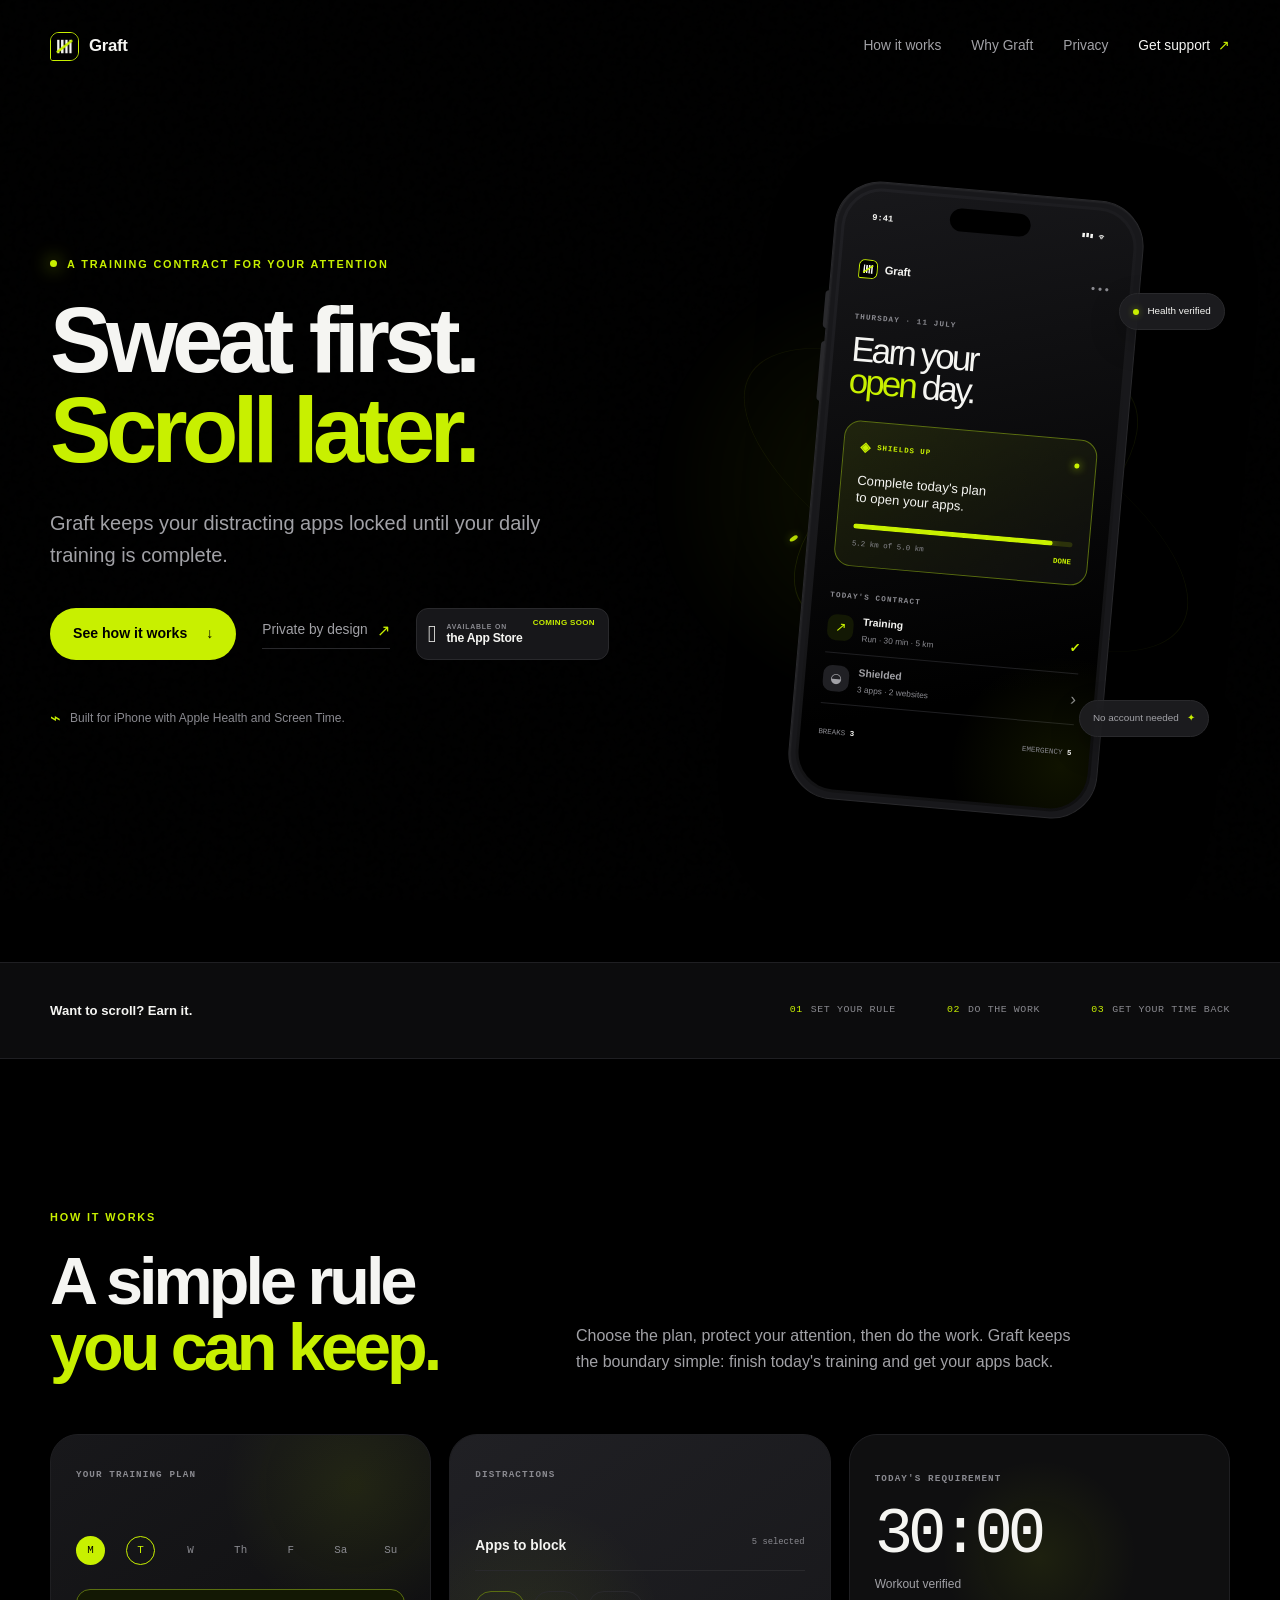
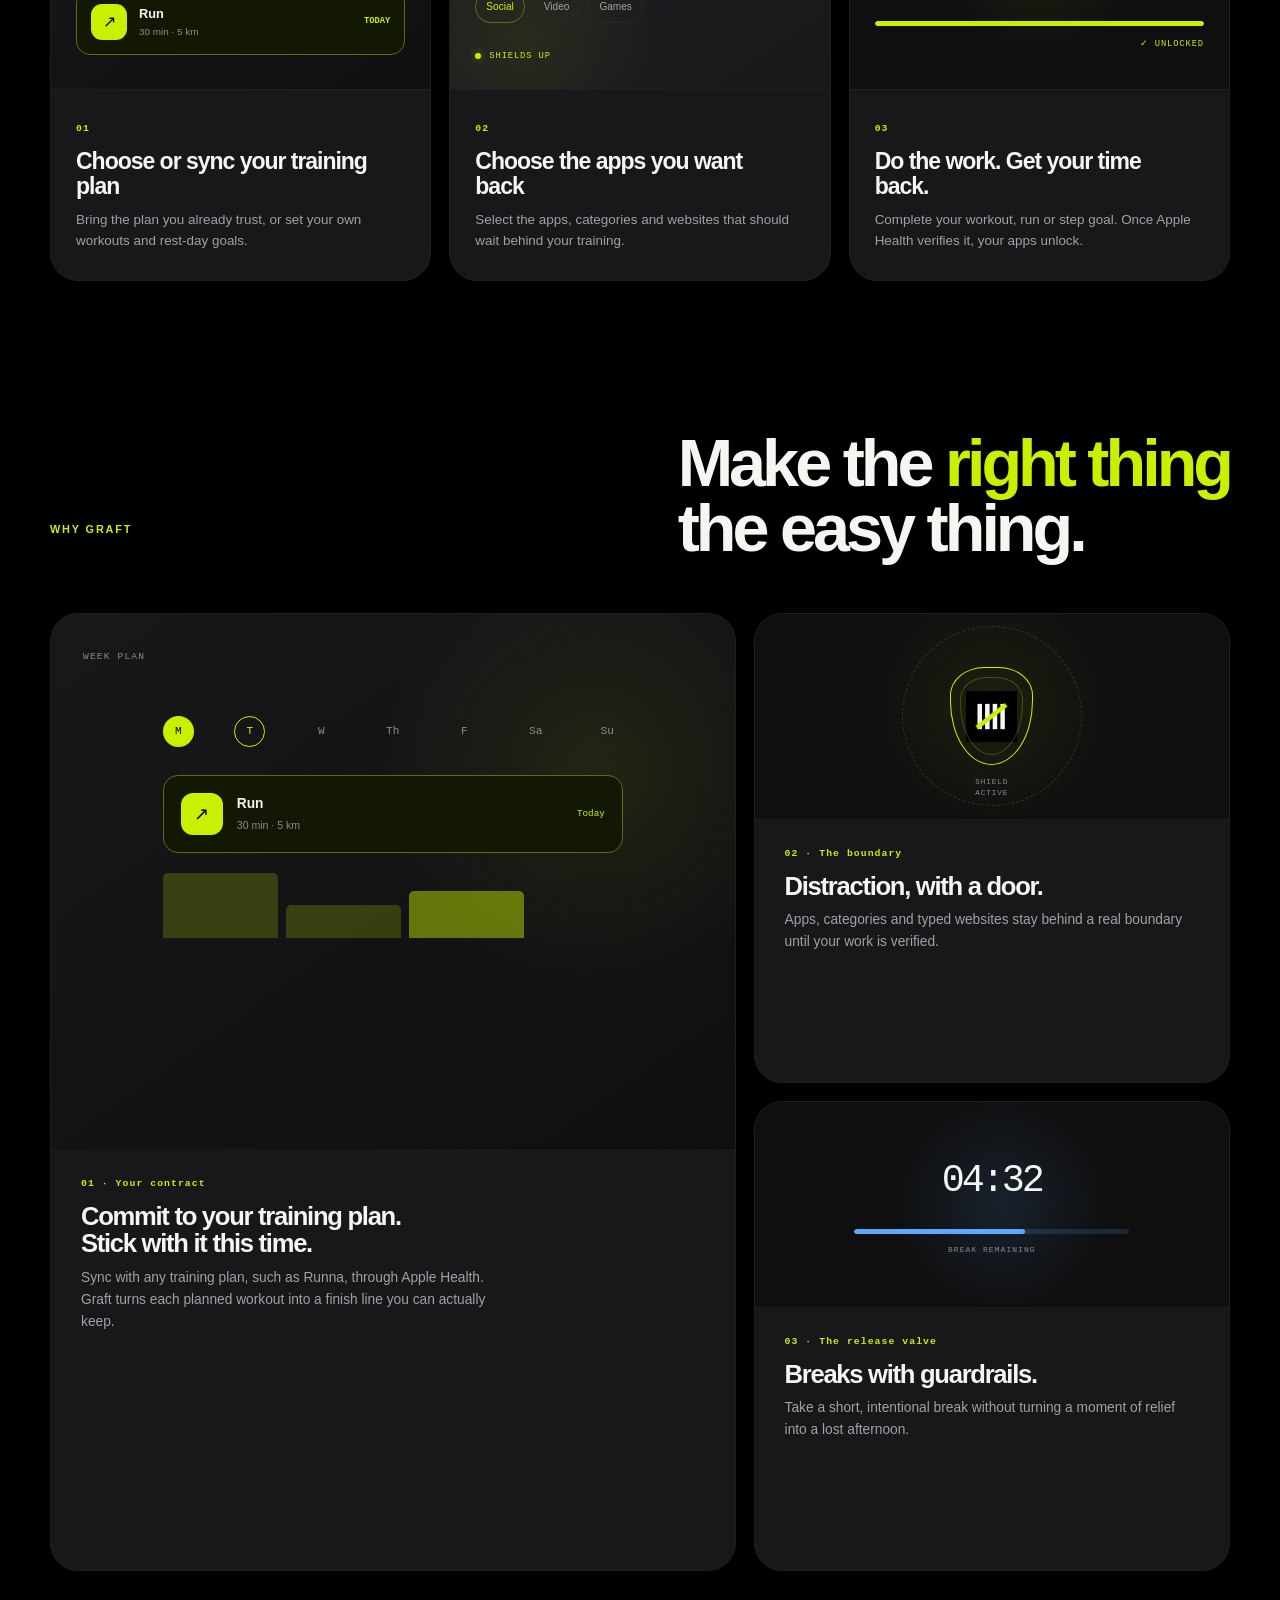
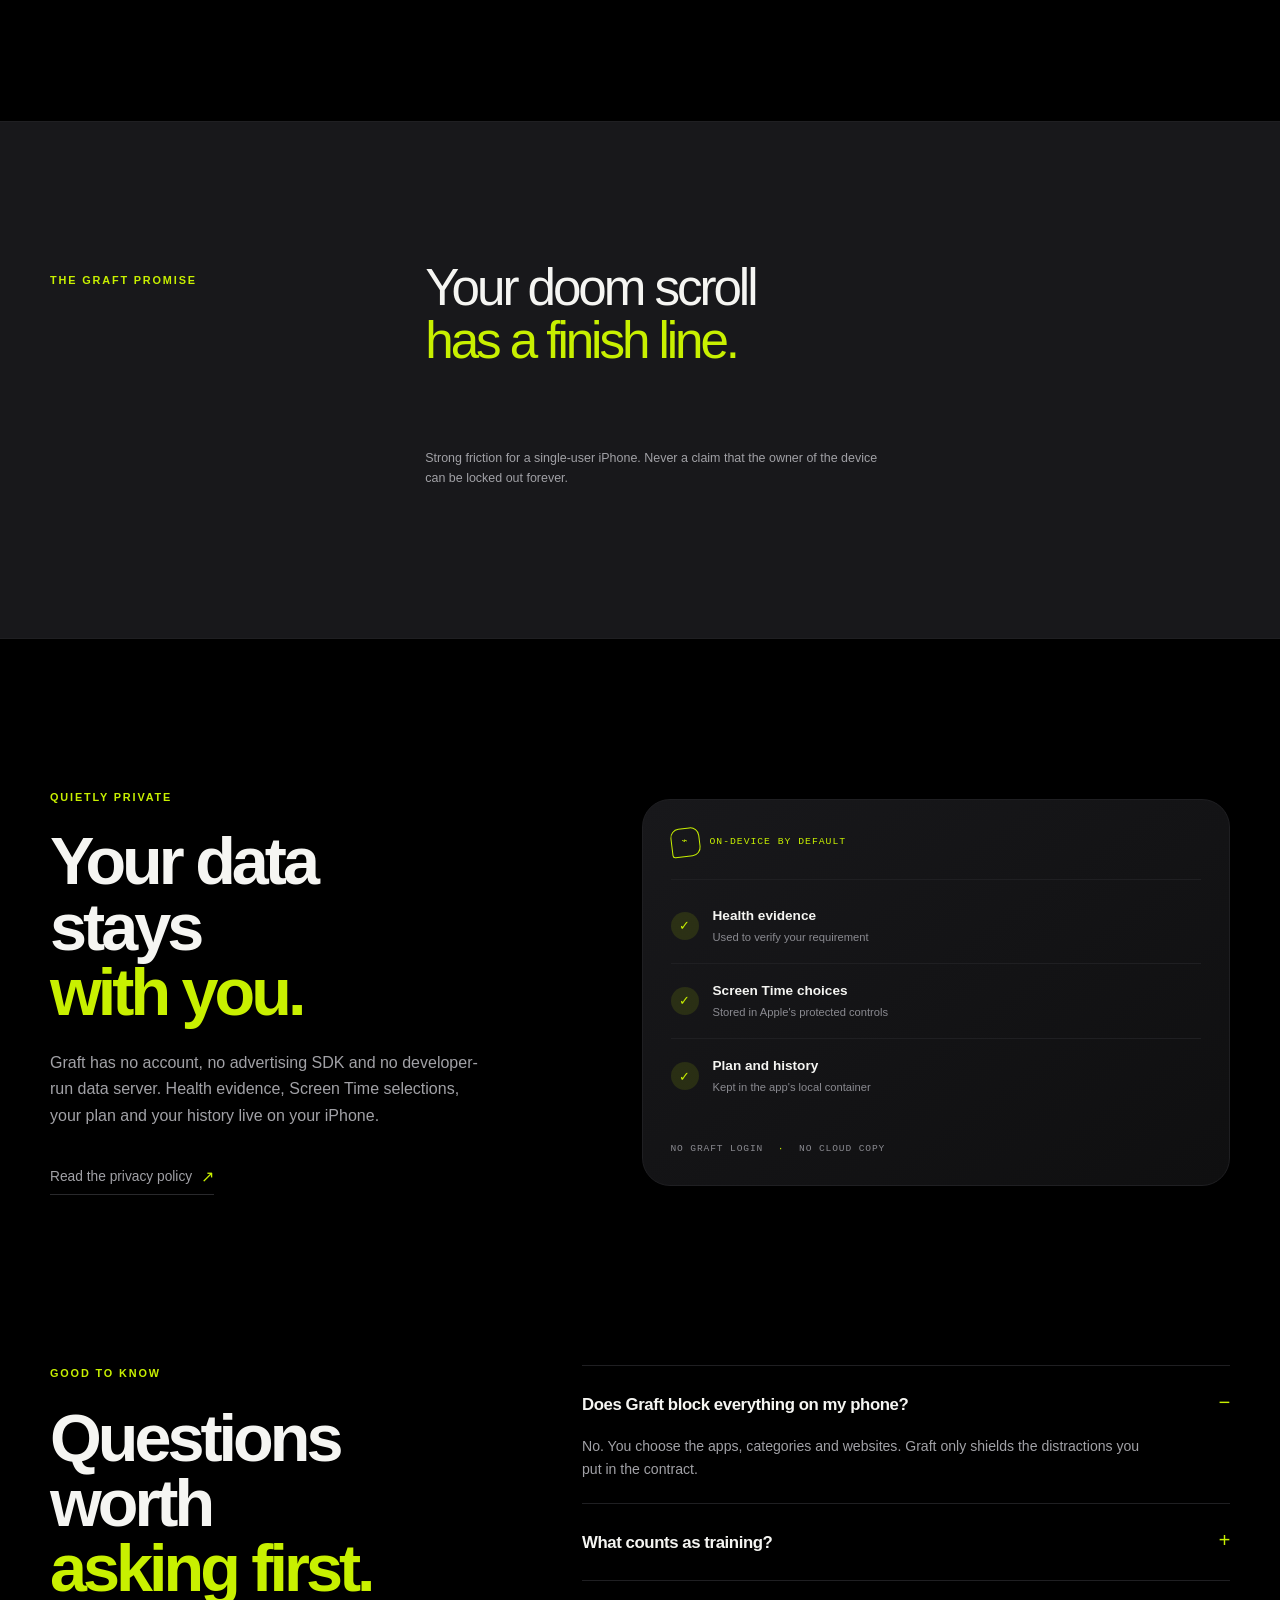
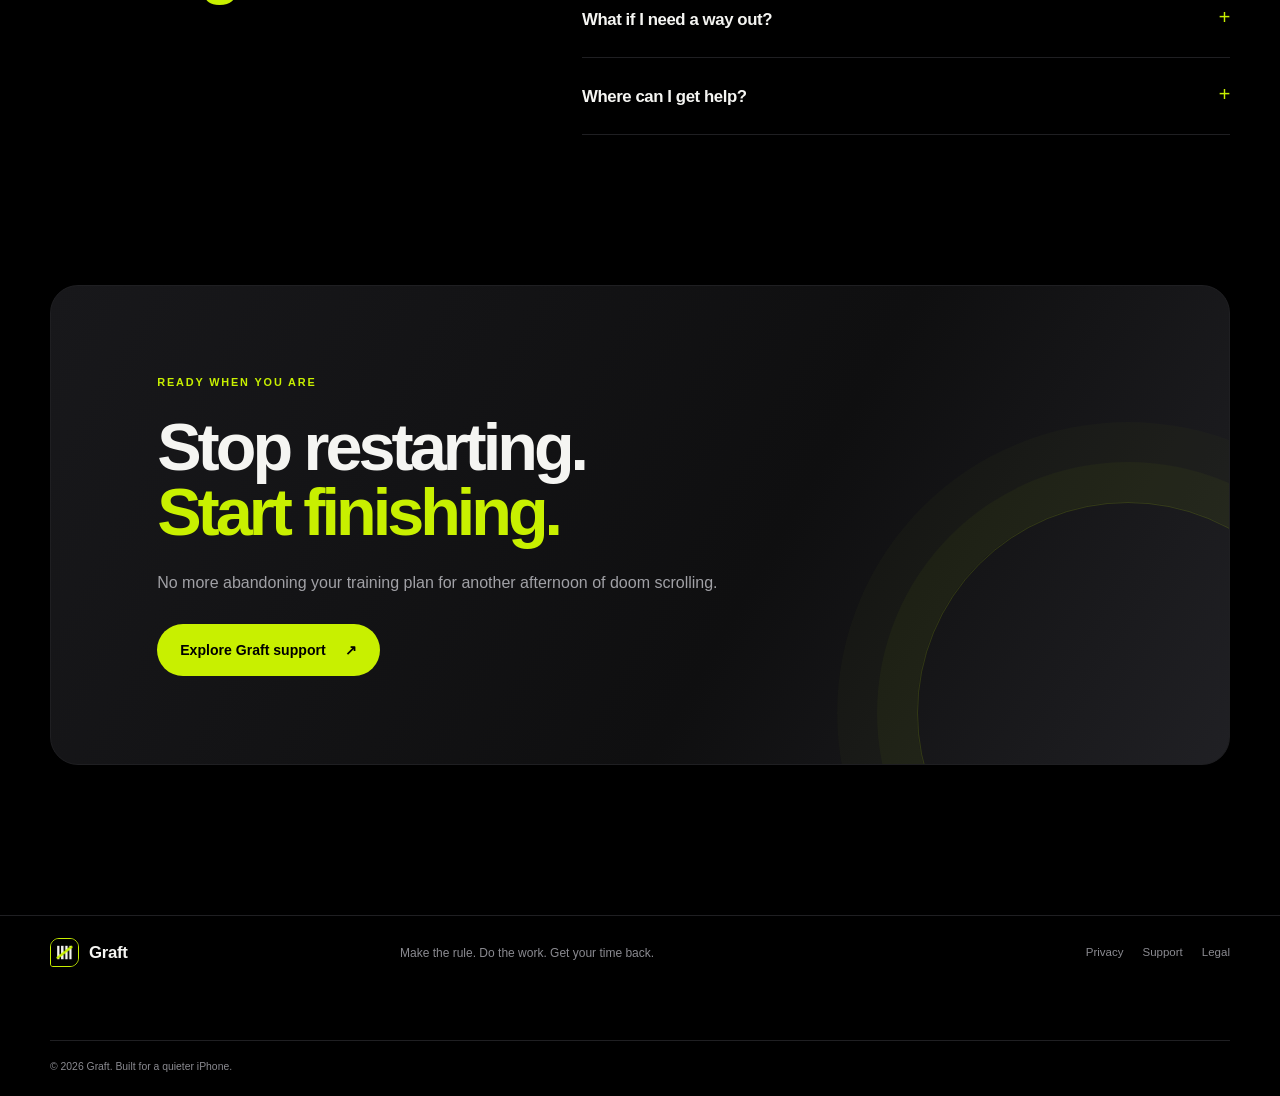
==== index.html @ 2cbe2818 "Redesign how it works section" ====
<!doctype html>
<html lang="en-GB">
<head>
  <meta charset="utf-8">
  <meta name="viewport" content="width=device-width, initial-scale=1">
  <meta name="theme-color" content="#000000">
  <meta name="description" content="Sweat first. Scroll later. Graft keeps your distracting apps locked until your daily training is complete.">
  <meta property="og:title" content="Graft — Sweat first. Scroll later.">
  <meta property="og:description" content="Graft keeps your distracting apps locked until your daily training is complete."
  >
  <meta property="og:type" content="website">
  <meta property="og:url" content="https://hardgraft.app/">
  <title>Graft — Sweat first. Scroll later.</title>
  <link rel="icon" href="assets/app-icon.png" type="image/png">
  <link rel="stylesheet" href="assets/styles.css">
  <script src="assets/script.js" defer></script>
</head>
<body>
  <header class="site-header">
    <div class="nav-wrap">
      <a class="brand" href="index.html" aria-label="Graft home">
        <span class="brand-mark" aria-hidden="true"><img src="assets/app-icon.png" alt=""></span>
        <span>Graft</span>
      </a>
      <button class="nav-toggle" type="button" aria-expanded="false" aria-controls="site-nav">
        <span class="sr-only">Open navigation</span>
        <span class="nav-toggle-line"></span>
        <span class="nav-toggle-line"></span>
      </button>
      <nav class="site-nav" id="site-nav" aria-label="Main navigation">
        <a href="#how-it-works">How it works</a>
        <a href="#features">Why Graft</a>
        <a href="#privacy">Privacy</a>
        <a class="nav-cta" href="support.html">Get support <span aria-hidden="true">↗</span></a>
      </nav>
    </div>
  </header>

  <main>
    <section class="hero section-pad">
      <div class="hero-glow" aria-hidden="true"></div>
      <div class="hero-copy" data-reveal>
        <p class="eyebrow"><span class="eyebrow-dot"></span> A training contract for your attention</p>
        <h1>Sweat first.<br><em>Scroll later.</em></h1>
        <p class="hero-lede">Graft keeps your distracting apps locked until your daily training is complete.</p>
        <div class="hero-actions">
          <a class="button button-primary" href="#how-it-works">See how it works <span aria-hidden="true">↓</span></a>
          <a class="text-link" href="privacy.html">Private by design <span aria-hidden="true">↗</span></a>
          <div class="app-store-badge" role="status" aria-label="Coming soon to the App Store">
            <span class="app-store-icon" aria-hidden="true"></span>
            <span class="app-store-copy"><small>AVAILABLE ON</small><strong>the App Store</strong></span>
            <em>Coming soon</em>
          </div>
        </div>
        <p class="hero-note"><span aria-hidden="true">⌁</span> Built for iPhone with Apple Health and Screen Time.</p>
      </div>

      <div class="hero-product" data-reveal data-delay="120" aria-label="Preview of a locked Graft day">
        <div class="product-orbit product-orbit-one" aria-hidden="true"></div>
        <div class="product-orbit product-orbit-two" aria-hidden="true"></div>
        <div class="phone-shadow" aria-hidden="true"></div>
        <div class="phone">
          <div class="phone-button phone-button-top" aria-hidden="true"></div>
          <div class="phone-button phone-button-bottom" aria-hidden="true"></div>
          <div class="phone-screen">
            <div class="phone-island" aria-hidden="true"></div>
            <div class="phone-status"><span>9:41</span><span>▮▮▮ ᯤ</span></div>
            <div class="phone-appbar"><span class="mini-mark"><img src="assets/app-icon.png" alt=""></span><span>Graft</span><span class="phone-menu">•••</span></div>
            <div class="phone-date">THURSDAY · 11 JULY</div>
            <div class="phone-heading">Earn your<br><em>open</em> day.</div>
            <div class="phone-lock-card">
              <div class="lock-card-top"><span class="lock-icon">◈</span><span>SHIELDS UP</span><span class="lock-pulse"></span></div>
              <p>Complete today's plan<br>to open your apps.</p>
              <div class="progress-line"><span></span></div>
              <div class="progress-caption"><span>5.2 km of 5.0 km</span><strong>DONE</strong></div>
            </div>
            <div class="phone-list-label">TODAY'S CONTRACT</div>
            <div class="phone-row"><span class="row-symbol">↗</span><span><b>Training</b><small>Run · 30 min · 5 km</small></span><strong class="row-check">✓</strong></div>
            <div class="phone-row muted-row"><span class="row-symbol">◒</span><span><b>Shielded</b><small>3 apps · 2 websites</small></span><span class="row-arrow">›</span></div>
            <div class="phone-footer"><span>breaks <b>3</b></span><span>emergency <b>5</b></span></div>
          </div>
        </div>
        <div class="float-tag float-tag-top"><span class="tag-dot"></span> Health verified</div>
        <div class="float-tag float-tag-bottom">No account needed <span aria-hidden="true">✦</span></div>
      </div>
    </section>

    <section class="proof-bar">
      <div class="proof-inner">
        <p>Want to scroll? Earn it.</p>
        <div class="proof-items">
          <span><i>01</i> Set your rule</span>
          <span><i>02</i> Do the work</span>
          <span><i>03</i> Get your time back</span>
        </div>
      </div>
    </section>

    <section class="section-pad how-section" id="how-it-works">
      <div class="how-heading" data-reveal>
        <div>
          <p class="eyebrow">How it works</p>
          <h2>A simple rule<br><em>you can keep.</em></h2>
        </div>
        <p>Choose the plan, protect your attention, then do the work. Graft keeps the boundary simple: finish today's training and get your apps back.</p>
      </div>
      <div class="how-grid" data-reveal data-delay="100">
        <article class="how-card">
          <div class="how-card-visual how-plan-visual" aria-hidden="true">
            <span class="how-visual-label">YOUR TRAINING PLAN</span>
            <div class="how-week"><i class="is-done">M</i><i class="is-active">T</i><i>W</i><i>Th</i><i>F</i><i>Sa</i><i>Su</i></div>
            <div class="how-plan-row"><span class="how-plan-icon">↗</span><span><b>Run</b><small>30 min · 5 km</small></span><strong>Today</strong></div>
          </div>
          <div class="how-card-copy">
            <span class="step-number">01</span>
            <h3>Choose or sync your training plan</h3>
            <p>Bring the plan you already trust, or set your own workouts and rest-day goals.</p>
          </div>
        </article>
        <article class="how-card">
          <div class="how-card-visual how-block-visual" aria-hidden="true">
            <span class="how-visual-label">DISTRACTIONS</span>
            <div class="how-block-heading"><b>Apps to block</b><strong>5 selected</strong></div>
            <div class="how-app-pills"><i>Social</i><i>Video</i><i>Games</i></div>
            <div class="how-shield-status"><span></span> SHIELDS UP</div>
          </div>
          <div class="how-card-copy">
            <span class="step-number">02</span>
            <h3>Choose the apps you want back</h3>
            <p>Select the apps, categories and websites that should wait behind your training.</p>
          </div>
        </article>
        <article class="how-card">
          <div class="how-card-visual how-workout-visual" aria-hidden="true">
            <span class="how-visual-label">TODAY'S REQUIREMENT</span>
            <strong class="how-workout-value">30:00</strong>
            <span class="how-workout-caption">Workout verified</span>
            <div class="how-workout-progress"><i></i></div>
            <span class="how-verified">✓ UNLOCKED</span>
          </div>
          <div class="how-card-copy">
            <span class="step-number">03</span>
            <h3>Do the work. Get your time back.</h3>
            <p>Complete your workout, run or step goal. Once Apple Health verifies it, your apps unlock.</p>
          </div>
        </article>
      </div>
    </section>

    <section class="section-pad features-section" id="features">
      <div class="feature-heading" data-reveal>
        <p class="eyebrow">Why Graft</p>
        <h2>Make the <em>right thing</em><br>the easy thing.</h2>
      </div>
      <div class="feature-grid">
        <article class="feature-card feature-card-large" data-reveal>
          <div class="feature-visual plan-visual" aria-hidden="true">
            <span class="visual-kicker">WEEK PLAN</span>
            <div class="plan-days"><span class="day-done">M</span><span class="day-active">T</span><span>W</span><span>Th</span><span>F</span><span>Sa</span><span>Su</span></div>
            <div class="plan-main"><span class="plan-icon">↗</span><span><b>Run</b><small>30 min · 5 km</small></span><strong>Today</strong></div>
            <div class="plan-bottom"><span class="tiny-bar"></span><span class="tiny-bar tiny-bar-short"></span><span class="tiny-bar tiny-bar-mid"></span></div>
          </div>
          <div class="feature-copy"><p class="feature-label">01 · Your contract</p><h3>Commit to your training plan. Stick with it this time.</h3><p>Sync with any training plan, such as Runna, through Apple Health. Graft turns each planned workout into a finish line you can actually keep.</p></div>
        </article>
        <article class="feature-card" data-reveal data-delay="80">
          <div class="feature-visual shield-visual" aria-hidden="true"><span class="shield-shape"><img src="assets/app-icon.png" alt=""></span><span class="shield-ring"></span><span class="shield-word">SHIELD<br>ACTIVE</span></div>
          <div class="feature-copy"><p class="feature-label">02 · The boundary</p><h3>Distraction, with a door.</h3><p>Apps, categories and typed websites stay behind a real boundary until your work is verified.</p></div>
        </article>
        <article class="feature-card" data-reveal data-delay="160">
          <div class="feature-visual break-visual" aria-hidden="true"><span class="break-time">04:32</span><span class="break-bar"><i></i></span><span class="break-caption">BREAK REMAINING</span></div>
          <div class="feature-copy"><p class="feature-label">03 · The release valve</p><h3>Breaks with guardrails.</h3><p>Take a short, intentional break without turning a moment of relief into a lost afternoon.</p></div>
        </article>
      </div>
    </section>

    <section class="manifesto-section">
      <div class="manifesto-inner section-pad" data-reveal>
        <p class="eyebrow">The Graft promise</p>
        <blockquote>Your doom scroll<br><em>has a finish line.</em></blockquote>
        <p class="manifesto-foot">Strong friction for a single-user iPhone. Never a claim that the owner of the device can be locked out forever.</p>
      </div>
    </section>

    <section class="section-pad privacy-section" id="privacy">
      <div class="privacy-layout">
        <div class="privacy-copy" data-reveal>
          <p class="eyebrow">Quietly private</p>
          <h2>Your data stays<br><em>with you.</em></h2>
          <p>Graft has no account, no advertising SDK and no developer-run data server. Health evidence, Screen Time selections, your plan and your history live on your iPhone.</p>
          <a class="text-link" href="privacy.html">Read the privacy policy <span aria-hidden="true">↗</span></a>
        </div>
        <div class="privacy-card" data-reveal data-delay="100">
          <div class="privacy-card-header"><span class="privacy-lock" aria-hidden="true">⌁</span><span>ON-DEVICE BY DEFAULT</span></div>
          <div class="privacy-list">
            <div><span class="privacy-check">✓</span><span><b>Health evidence</b><small>Used to verify your requirement</small></span></div>
            <div><span class="privacy-check">✓</span><span><b>Screen Time choices</b><small>Stored in Apple's protected controls</small></span></div>
            <div><span class="privacy-check">✓</span><span><b>Plan and history</b><small>Kept in the app's local container</small></span></div>
          </div>
          <div class="privacy-card-footer">No Graft login <span>·</span> No cloud copy</div>
        </div>
      </div>
    </section>

    <section class="section-pad faq-section">
      <div class="section-intro faq-intro" data-reveal>
        <p class="eyebrow">Good to know</p>
        <h2>Questions worth<br><em>asking first.</em></h2>
      </div>
      <div class="faq-list" data-reveal data-delay="100">
        <details open>
          <summary>Does Graft block everything on my phone?</summary>
          <p>No. You choose the apps, categories and websites. Graft only shields the distractions you put in the contract.</p>
        </details>
        <details>
          <summary>What counts as training?</summary>
          <p>You set the plan. Graft can verify trusted workouts and a step target for rest days using the Apple Health data you authorise.</p>
        </details>
        <details>
          <summary>What if I need a way out?</summary>
          <p>Graft includes timed breaks and a small lifetime emergency unlock pool. Strict Mode adds friction, but it is deliberately honest about the device owner's ultimate control.</p>
        </details>
        <details>
          <summary>Where can I get help?</summary>
          <p>Visit the <a href="support.html">support page</a> for setup checks and a private route to report an issue.</p>
        </details>
      </div>
    </section>

    <section class="final-cta section-pad" data-reveal>
      <div class="final-cta-inner">
        <p class="eyebrow">Ready when you are</p>
        <h2>Stop restarting.<br><em>Start finishing.</em></h2>
        <p>No more abandoning your training plan for another afternoon of doom scrolling.</p>
        <a class="button button-primary" href="support.html">Explore Graft support <span aria-hidden="true">↗</span></a>
      </div>
    </section>
  </main>

  <footer class="site-footer">
    <div class="footer-inner">
      <a class="brand" href="index.html" aria-label="Graft home"><span class="brand-mark" aria-hidden="true"><img src="assets/app-icon.png" alt=""></span><span>Graft</span></a>
      <p>Make the rule. Do the work. Get your time back.</p>
      <nav aria-label="Footer navigation">
        <a href="privacy.html">Privacy</a>
        <a href="support.html">Support</a>
        <a href="legal.html">Legal</a>
      </nav>
      <small>© 2026 Graft. Built for a quieter iPhone.</small>
    </div>
  </footer>
</body>
</html>
---- assets/styles.css ----
:root {
  color-scheme: dark;
  --bg: #000000;
  --bg-soft: #0f0f10;
  --surface: #18181b;
  --surface-raised: #202024;
  --surface-warm: #202024;
  --text: #f5f5f2;
  --text-soft: #a1a1a6;
  --text-dim: #8a8a90;
  --line: #1f1f22;
  --line-bright: #29292c;
  --acid: #c8f000;
  --acid-deep: #5a6e10;
  --coral: #5aa9ff;
  --cream: #f5f5f2;
  --max: 1180px;
  --radius-lg: 28px;
  --radius-md: 18px;
}

* { box-sizing: border-box; }

html { scroll-behavior: smooth; }

body {
  margin: 0;
  min-width: 320px;
  background: var(--bg);
  color: var(--text);
  font-family: Inter, ui-sans-serif, -apple-system, BlinkMacSystemFont, "Segoe UI", sans-serif;
  line-height: 1.5;
  overflow-x: hidden;
}

body::before {
  position: fixed;
  z-index: -1;
  inset: 0;
  pointer-events: none;
  content: "";
  opacity: .12;
  background-image: url("data:image/svg+xml,%3Csvg viewBox='0 0 160 160' xmlns='http://www.w3.org/2000/svg'%3E%3Cfilter id='n'%3E%3CfeTurbulence type='fractalNoise' baseFrequency='.9' numOctaves='4' stitchTiles='stitch'/%3E%3C/filter%3E%3Crect width='100%25' height='100%25' filter='url(%23n)' opacity='.05'/%3E%3C/svg%3E");
}

a { color: inherit; text-decoration: none; }
button, a { -webkit-tap-highlight-color: transparent; }
button { font: inherit; }

.sr-only {
  position: absolute;
  width: 1px;
  height: 1px;
  padding: 0;
  margin: -1px;
  overflow: hidden;
  clip: rect(0, 0, 0, 0);
  white-space: nowrap;
  border: 0;
}

.site-header { position: relative; z-index: 10; }
.nav-wrap, .footer-inner, .proof-inner, .section-pad { width: min(var(--max), calc(100% - 64px)); margin: 0 auto; }

.nav-wrap {
  display: flex;
  min-height: 92px;
  align-items: center;
  justify-content: space-between;
}

.brand { display: inline-flex; align-items: center; gap: 10px; font-size: 1.05rem; font-weight: 700; letter-spacing: -.02em; }
.brand-mark {
  overflow: hidden;
  display: grid;
  width: 29px;
  height: 29px;
  place-items: center;
  border: 1px solid var(--acid);
  border-radius: 9px 9px 9px 3px;
  background: #000000;
}
.brand-mark img, .mini-mark img, .shield-shape img { display: block; width: 100%; height: 100%; object-fit: contain; }

.site-nav { display: flex; align-items: center; gap: 30px; color: var(--text-soft); font-size: .86rem; }
.site-nav a, .footer-inner a { transition: color .2s ease; }
.site-nav a:hover, .footer-inner a:hover, .text-link:hover { color: var(--acid); }
.site-nav .nav-cta { color: var(--text); }
.site-nav .nav-cta span { color: var(--acid); padding-left: 4px; }
.nav-toggle { display: none; }

.section-pad { padding-top: 150px; padding-bottom: 150px; }
.hero { position: relative; display: grid; min-height: 750px; grid-template-columns: minmax(0, .95fr) minmax(360px, .85fr); align-items: center; gap: 60px; padding-top: 95px; }
.hero-glow { position: absolute; z-index: -1; top: 18%; right: 9%; width: 480px; height: 480px; border-radius: 50%; background: radial-gradient(circle, rgba(200, 240, 0, .08), transparent 68%); filter: blur(14px); pointer-events: none; }
.hero-copy { max-width: 620px; }
.eyebrow { display: flex; align-items: center; gap: 10px; margin: 0 0 24px; color: var(--acid); font-size: .68rem; font-weight: 700; letter-spacing: .17em; text-transform: uppercase; }
.eyebrow-dot { display: inline-block; width: 7px; height: 7px; border-radius: 50%; background: var(--acid); box-shadow: 0 0 18px var(--acid); }
h1, h2, h3, p { margin-top: 0; }
h1, h2 { letter-spacing: -.06em; line-height: .98; }
h1 { max-width: 680px; margin-bottom: 30px; font-size: clamp(3.7rem, 7.2vw, 6.8rem); font-weight: 550; }
h2 { margin-bottom: 25px; font-size: clamp(3rem, 5.2vw, 5rem); font-weight: 550; }
h2 em, h1 em { color: var(--acid); font-style: normal; }
.hero-lede { max-width: 530px; margin-bottom: 37px; color: var(--text-soft); font-size: clamp(1.05rem, 1.8vw, 1.25rem); line-height: 1.6; }
.hero-actions { display: flex; flex-wrap: wrap; align-items: center; gap: 26px; }
.button { display: inline-flex; min-height: 52px; align-items: center; gap: 19px; padding: 0 22px; border: 1px solid transparent; border-radius: 100px; font-size: .88rem; font-weight: 700; transition: transform .2s ease, background .2s ease, box-shadow .2s ease; }
.button:hover { transform: translateY(-2px); }
.button-primary { background: var(--acid); color: #000000; box-shadow: 0 0 0 0 rgba(200, 240, 0, .18); }
.button-primary:hover { background: #d8ff26; box-shadow: 0 8px 28px rgba(200, 240, 0, .12); }
.text-link { display: inline-flex; align-items: center; gap: 9px; border-bottom: 1px solid var(--line-bright); padding-bottom: 5px; color: var(--text-soft); font-size: .86rem; transition: color .2s ease, border-color .2s ease; }
.text-link span { color: var(--acid); font-size: 1rem; }
.app-store-badge { display: inline-flex; min-height: 52px; align-items: center; gap: 10px; padding: 7px 13px 7px 11px; border: 1px solid var(--line-bright); border-radius: 12px; background: rgba(32, 32, 36, .72); color: var(--text); }
.app-store-icon { color: var(--text); font-size: 1.5rem; line-height: 1; }
.app-store-copy { display: grid; gap: 1px; line-height: 1; }
.app-store-copy small { color: var(--text-dim); font-size: .43rem; font-weight: 700; letter-spacing: .12em; }
.app-store-copy strong { font-size: .76rem; letter-spacing: -.02em; }
.app-store-badge em { align-self: flex-start; margin-top: 1px; color: var(--acid); font-size: .5rem; font-style: normal; font-weight: 700; letter-spacing: .04em; text-transform: uppercase; }
.hero-note { display: flex; align-items: center; gap: 9px; margin-top: 45px; color: var(--text-dim); font-size: .75rem; }
.hero-note span { color: var(--acid); font-size: 1.1rem; }

.hero-product { position: relative; display: grid; min-height: 625px; place-items: center; }
.phone { position: relative; z-index: 2; width: min(310px, 76vw); padding: 9px; border: 1px solid var(--line-bright); border-radius: 46px; background: var(--surface); box-shadow: 25px 32px 80px rgba(0, 0, 0, .6), inset 1px 1px 2px rgba(255,255,255,.08); transform: rotate(5deg); }
.phone::before { position: absolute; z-index: -1; inset: 6px; border-radius: 40px; background: linear-gradient(145deg, var(--surface-raised), var(--bg-soft)); content: ""; }
.phone-screen { position: relative; overflow: hidden; min-height: 600px; padding: 21px 18px 15px; border-radius: 37px; background: linear-gradient(165deg, var(--surface), var(--bg) 80%); }
.phone-screen::after { position: absolute; right: -30%; bottom: -12%; width: 230px; height: 230px; border-radius: 50%; background: radial-gradient(circle, rgba(200,240,0,.08), transparent 68%); content: ""; }
.phone-island { position: absolute; top: 10px; left: 50%; width: 81px; height: 23px; border-radius: 99px; background: var(--bg); transform: translateX(-50%); }
.phone-status { display: flex; justify-content: space-between; padding: 0 9px; color: var(--text); font-family: ui-monospace, SFMono-Regular, Menlo, monospace; font-size: .55rem; font-weight: 700; }
.phone-appbar { display: flex; align-items: center; gap: 7px; margin-top: 35px; color: var(--text); font-size: .7rem; font-weight: 700; letter-spacing: -.01em; }
.mini-mark { display: grid; width: 19px; height: 19px; overflow: hidden; place-items: center; border: 1px solid var(--acid); border-radius: 6px 6px 6px 2px; background: #000000; }
.phone-menu { margin-left: auto; color: var(--text-dim); letter-spacing: 3px; }
.phone-date, .phone-list-label { margin-top: 34px; color: var(--text-dim); font-family: ui-monospace, SFMono-Regular, Menlo, monospace; font-size: .48rem; font-weight: 700; letter-spacing: .14em; }
.phone-heading { margin-top: 9px; color: var(--text); font-size: 2.18rem; font-weight: 540; letter-spacing: -.08em; line-height: .92; }
.phone-heading em { color: var(--acid); font-style: normal; }
.phone-lock-card { position: relative; z-index: 1; margin-top: 23px; padding: 16px; border: 1px solid var(--acid-deep); border-radius: 17px; background: linear-gradient(145deg, rgba(200,240,0,.10), rgba(15,15,16,.88)); }
.lock-card-top { display: flex; align-items: center; gap: 6px; color: var(--acid); font-family: ui-monospace, SFMono-Regular, Menlo, monospace; font-size: .47rem; font-weight: 700; letter-spacing: .12em; }
.lock-icon { font-size: .82rem; }.lock-pulse { width: 5px; height: 5px; margin-left: auto; border-radius: 50%; background: var(--acid); box-shadow: 0 0 8px var(--acid); }
.phone-lock-card p { margin: 14px 0 18px; color: var(--text); font-size: .82rem; line-height: 1.32; }
.progress-line, .break-bar { overflow: hidden; height: 5px; border-radius: 9px; background: rgba(200,240,0,.15); }.progress-line span { display: block; width: 91%; height: 100%; border-radius: inherit; background: var(--acid); box-shadow: 0 0 11px rgba(200,240,0,.45); }
.progress-caption { display: flex; justify-content: space-between; margin-top: 10px; color: var(--text-dim); font-family: ui-monospace, SFMono-Regular, Menlo, monospace; font-size: .47rem; }.progress-caption strong { color: var(--acid); }
.phone-list-label { margin-top: 25px; }.phone-row { display: flex; align-items: center; gap: 9px; min-height: 51px; border-bottom: 1px solid var(--line); color: var(--text); font-size: .65rem; }.row-symbol { display: grid; width: 26px; height: 26px; place-items: center; border-radius: 9px; background: #131804; color: var(--acid); font-size: .83rem; }.phone-row b, .phone-row small { display: block; }.phone-row small { margin-top: 2px; color: var(--text-dim); font-size: .52rem; }.row-check { margin-left: auto; color: var(--acid); font-size: .82rem; }.muted-row { color: var(--text-soft); }.muted-row .row-symbol { background: var(--surface-raised); color: var(--text-soft); }.row-arrow { margin-left: auto; color: var(--text-dim); font-size: 1.1rem; }.phone-footer { position: relative; z-index: 1; display: flex; justify-content: space-between; margin-top: 23px; color: var(--text-dim); font-family: ui-monospace, SFMono-Regular, Menlo, monospace; font-size: .47rem; text-transform: uppercase; }.phone-footer b { color: var(--text); }.phone-button { position: absolute; z-index: -1; width: 4px; border-radius: 4px 0 0 4px; background: var(--line-bright); }.phone-button-top { top: 112px; left: -4px; height: 38px; }.phone-button-bottom { top: 163px; left: -4px; height: 60px; }
.phone-shadow { position: absolute; z-index: 1; bottom: 24px; width: 250px; height: 35px; border-radius: 50%; background: rgba(0,0,0,.7); filter: blur(22px); transform: rotate(-4deg); }
.product-orbit { position: absolute; width: 390px; height: 390px; border: 1px solid rgba(200,240,0,.12); border-radius: 50%; }.product-orbit::after { position: absolute; top: 16%; left: 6%; width: 9px; height: 9px; border-radius: 50%; background: var(--acid); box-shadow: 0 0 12px rgba(200,240,0,.45); content: ""; }.product-orbit-one { transform: rotate(-32deg) scaleY(.46); }.product-orbit-two { width: 500px; height: 500px; opacity: .55; transform: rotate(30deg) scaleY(.4); }.product-orbit-two::after { top: 74%; left: 88%; width: 5px; height: 5px; opacity: .7; }
.float-tag { position: absolute; z-index: 3; display: flex; align-items: center; gap: 8px; padding: 10px 13px; border: 1px solid var(--line-bright); border-radius: 99px; background: rgba(32,32,36,.86); box-shadow: 0 12px 30px rgba(0,0,0,.25); color: var(--text); font-size: .62rem; backdrop-filter: blur(14px); }.float-tag-top { top: 17%; right: 1%; }.float-tag-bottom { right: 4%; bottom: 12%; color: var(--text-soft); }.float-tag-bottom span { color: var(--acid); }.tag-dot { width: 6px; height: 6px; border-radius: 50%; background: var(--acid); box-shadow: 0 0 7px rgba(200,240,0,.45); }

.proof-bar { border-top: 1px solid var(--line); border-bottom: 1px solid var(--line); background: rgba(15,15,16,.82); }.proof-inner { display: flex; min-height: 95px; align-items: center; justify-content: space-between; gap: 30px; }.proof-inner p { margin: 0; color: var(--text); font-size: .82rem; font-weight: 700; }.proof-items { display: flex; align-items: center; gap: clamp(22px, 4vw, 60px); color: var(--text-dim); font-family: ui-monospace, SFMono-Regular, Menlo, monospace; font-size: .62rem; text-transform: uppercase; letter-spacing: .06em; }.proof-items span { display: flex; align-items: center; gap: 8px; }.proof-items i { color: var(--acid); font-style: normal; }

.how-section { display: grid; grid-template-columns: minmax(230px, .65fr) minmax(0, 1.35fr); align-items: start; gap: 90px; }.section-intro { max-width: 340px; }.section-intro > p:last-child, .privacy-copy > p:not(.eyebrow), .final-cta-inner > p:not(.eyebrow) { color: var(--text-soft); font-size: 1rem; line-height: 1.65; }.steps { display: grid; grid-template-columns: 1fr 34px 1fr 34px 1fr; align-items: stretch; }.step-card { position: relative; display: flex; flex-direction: column; min-height: 315px; padding: 24px 20px; border-top: 1px solid var(--line); }.step-card-active { border-top-color: var(--acid); }.step-number, .feature-label { color: var(--acid); font-family: ui-monospace, SFMono-Regular, Menlo, monospace; font-size: .61rem; font-weight: 700; letter-spacing: .11em; }.step-icon { display: grid; width: 54px; height: 54px; margin: 31px 0 23px; place-items: center; border: 1px solid var(--line-bright); border-radius: 18px; color: var(--text); font-size: 1.45rem; }.step-icon-moon { position: relative; overflow: hidden; }.step-icon-moon::before { width: 22px; height: 22px; border-radius: 50%; background: var(--acid); content: ""; transform: translate(4px, -2px); }.step-icon-moon::after { position: absolute; width: 22px; height: 22px; border-radius: 50%; background: var(--bg-soft); content: ""; transform: translate(11px, -8px); }.step-icon-run { color: var(--acid); }.step-icon-open { color: var(--acid); }.step-card h3 { margin-bottom: 10px; font-size: 1.04rem; letter-spacing: -.03em; }.step-card p { margin-bottom: 18px; color: var(--text-soft); font-size: .83rem; line-height: 1.55; }.step-meta { margin-top: auto; color: var(--text-dim); font-size: .62rem; }.step-connector { display: flex; align-items: center; justify-content: center; }.step-connector span { display: block; width: 100%; border-top: 1px dashed var(--line-bright); }

.how-section { display: block; }
.how-heading { display: grid; grid-template-columns: minmax(0, .8fr) minmax(260px, 1.2fr); align-items: end; gap: 90px; }
.how-heading h2 { margin-bottom: 0; }
.how-heading > p { max-width: 520px; margin: 0 0 4px; color: var(--text-soft); font-size: 1rem; line-height: 1.65; }
.how-grid { display: grid; grid-template-columns: repeat(3, 1fr); gap: 18px; margin-top: 54px; }
.how-card { overflow: hidden; border: 1px solid var(--line); border-radius: var(--radius-lg); background: var(--surface); }
.how-card-visual { position: relative; min-height: 255px; overflow: hidden; padding: 25px; border-bottom: 1px solid var(--line); }
.how-plan-visual { background: radial-gradient(circle at 80% 20%, rgba(200,240,0,.08), transparent 36%), linear-gradient(145deg, var(--surface), var(--bg-soft)); }
.how-block-visual { background: radial-gradient(circle at 20% 80%, rgba(200,240,0,.07), transparent 38%), linear-gradient(145deg, var(--surface-raised), var(--surface)); }
.how-workout-visual { display: flex; flex-direction: column; justify-content: center; background: radial-gradient(circle at 50% 48%, rgba(200,240,0,.08), transparent 42%), var(--bg-soft); }
.how-visual-label { color: var(--text-dim); font-family: ui-monospace, SFMono-Regular, Menlo, monospace; font-size: .58rem; font-weight: 700; letter-spacing: .12em; }
.how-week { display: flex; justify-content: space-between; margin: 52px 0 24px; color: var(--text-dim); font-family: ui-monospace, SFMono-Regular, Menlo, monospace; font-size: .68rem; }
.how-week i { display: grid; width: 29px; height: 29px; place-items: center; border: 1px solid transparent; border-radius: 50%; font-style: normal; }
.how-week .is-done { background: var(--acid); color: #000; }.how-week .is-active { border-color: var(--acid); color: var(--acid); }
.how-plan-row { display: flex; align-items: center; gap: 12px; padding: 14px; border: 1px solid var(--acid-deep); border-radius: 14px; background: #131804; }.how-plan-icon { display: grid; width: 36px; height: 36px; place-items: center; border-radius: 11px; background: var(--acid); color: #000; }.how-plan-row b, .how-plan-row small { display: block; }.how-plan-row b { font-size: .8rem; }.how-plan-row small { margin-top: 2px; color: var(--text-dim); font-size: .62rem; }.how-plan-row strong { margin-left: auto; color: var(--acid); font-family: ui-monospace, SFMono-Regular, Menlo, monospace; font-size: .55rem; text-transform: uppercase; }
.how-block-heading { display: flex; justify-content: space-between; margin-top: 52px; padding-bottom: 14px; border-bottom: 1px solid var(--line-bright); }.how-block-heading b { font-size: .86rem; }.how-block-heading strong { color: var(--text-dim); font-family: ui-monospace, SFMono-Regular, Menlo, monospace; font-size: .55rem; font-weight: 500; }.how-app-pills { display: flex; flex-wrap: wrap; gap: 8px; margin-top: 20px; }.how-app-pills i { padding: 7px 10px; border: 1px solid var(--line-bright); border-radius: 99px; color: var(--text-soft); font-size: .63rem; font-style: normal; }.how-app-pills i:first-child { border-color: var(--acid-deep); color: var(--acid); }.how-shield-status { display: flex; align-items: center; gap: 8px; margin-top: 27px; color: var(--acid); font-family: ui-monospace, SFMono-Regular, Menlo, monospace; font-size: .55rem; letter-spacing: .1em; }.how-shield-status span { width: 6px; height: 6px; border-radius: 50%; background: var(--acid); box-shadow: 0 0 7px rgba(200,240,0,.45); }
.how-workout-value { margin-top: 17px; color: var(--text); font-family: ui-monospace, SFMono-Regular, Menlo, monospace; font-size: clamp(2.8rem, 5vw, 4.5rem); font-weight: 500; letter-spacing: -.08em; line-height: 1; }.how-workout-caption { margin-top: 8px; color: var(--text-soft); font-size: .75rem; }.how-workout-progress { overflow: hidden; width: 100%; height: 5px; margin-top: 28px; border-radius: 99px; background: var(--groove, #202024); }.how-workout-progress i { display: block; width: 100%; height: 100%; border-radius: inherit; background: var(--acid); }.how-verified { align-self: flex-end; margin-top: 12px; color: var(--acid); font-family: ui-monospace, SFMono-Regular, Menlo, monospace; font-size: .55rem; letter-spacing: .1em; }
.how-card-copy { padding: 24px 25px 28px; }.how-card-copy h3 { max-width: 300px; margin: 11px 0 10px; font-size: clamp(1.25rem, 1.8vw, 1.55rem); letter-spacing: -.045em; line-height: 1.08; }.how-card-copy p { max-width: 340px; margin: 0; color: var(--text-soft); font-size: .84rem; line-height: 1.6; }

.features-section { padding-top: 0; }.feature-heading { display: flex; align-items: end; justify-content: space-between; margin-bottom: 52px; }.feature-heading h2 { margin-bottom: 0; }.feature-grid { display: grid; grid-template-columns: 1.18fr .82fr; gap: 18px; }.feature-card { overflow: hidden; min-height: 470px; border: 1px solid var(--line); border-radius: var(--radius-lg); background: var(--surface); }.feature-card-large { grid-row: span 2; display: grid; grid-template-rows: 1.12fr .88fr; }.feature-visual { position: relative; overflow: hidden; background: var(--surface-raised); }.feature-copy { padding: 28px 30px 30px; }.feature-copy h3 { max-width: 350px; margin: 11px 0 10px; font-size: clamp(1.35rem, 2vw, 1.85rem); letter-spacing: -.05em; line-height: 1.05; }.feature-copy p:last-child { max-width: 410px; margin-bottom: 0; color: var(--text-soft); font-size: .86rem; line-height: 1.6; }
.plan-visual { padding: 28px 32px; background: radial-gradient(circle at 80% 30%, rgba(200,240,0,.08), transparent 33%), linear-gradient(145deg, var(--surface), var(--bg-soft)); }.visual-kicker { color: var(--text-dim); font-family: ui-monospace, SFMono-Regular, Menlo, monospace; font-size: .6rem; letter-spacing: .12em; }.plan-days { display: flex; justify-content: space-between; max-width: 460px; margin: 50px auto 28px; color: var(--text-dim); font-family: ui-monospace, SFMono-Regular, Menlo, monospace; font-size: .7rem; }.plan-days span { display: grid; width: 31px; height: 31px; place-items: center; border: 1px solid transparent; border-radius: 50%; }.plan-days .day-done { color: #000000; background: var(--acid); }.plan-days .day-active { border-color: var(--acid); color: var(--acid); }.plan-main { display: flex; max-width: 460px; align-items: center; gap: 14px; margin: 0 auto; padding: 17px; border: 1px solid var(--acid-deep); border-radius: 15px; background: #131804; }.plan-icon { display: grid; width: 42px; height: 42px; place-items: center; border-radius: 12px; background: var(--acid); color: #000000; font-size: 1.1rem; }.plan-main b, .plan-main small { display: block; }.plan-main b { font-size: .86rem; }.plan-main small { margin-top: 3px; color: var(--text-dim); font-size: .66rem; }.plan-main strong { margin-left: auto; color: var(--acid); font-family: ui-monospace, SFMono-Regular, Menlo, monospace; font-size: .58rem; font-weight: 500; }.plan-bottom { display: flex; align-items: end; gap: 8px; max-width: 460px; height: 65px; margin: 20px auto 0; }.tiny-bar { display: block; width: 25%; height: 100%; border-radius: 5px 5px 0 0; background: rgba(200,240,0,.20); }.tiny-bar-short { height: 50%; }.tiny-bar-mid { height: 72%; background: rgba(200,240,0,.45); }
.shield-visual { display: grid; min-height: 205px; place-items: center; background: radial-gradient(circle at 50% 45%, rgba(200,240,0,.08), transparent 45%), var(--bg-soft); }.shield-shape { position: relative; z-index: 1; display: grid; width: 83px; height: 98px; padding: 15px; place-items: center; border: 1px solid var(--acid); border-radius: 43% 43% 52% 52% / 30% 30% 68% 68%; }.shield-shape::after { position: absolute; inset: 9px; border: 1px solid rgba(200,240,0,.25); border-radius: inherit; content: ""; }.shield-ring { position: absolute; width: 180px; height: 180px; border: 1px dashed rgba(200,240,0,.16); border-radius: 50%; }.shield-word { position: absolute; bottom: 19px; color: var(--text-dim); font-family: ui-monospace, SFMono-Regular, Menlo, monospace; font-size: .48rem; letter-spacing: .12em; line-height: 1.5; text-align: center; }.break-visual { display: flex; min-height: 205px; flex-direction: column; align-items: center; justify-content: center; background: radial-gradient(circle at 52% 50%, rgba(90,169,255,.12), transparent 40%), var(--bg-soft); }.break-time { color: var(--text); font-family: ui-monospace, SFMono-Regular, Menlo, monospace; font-size: 2.4rem; letter-spacing: -.08em; }.break-bar { width: 58%; margin-top: 18px; background: rgba(90,169,255,.16); }.break-bar i { display: block; width: 62%; height: 100%; border-radius: inherit; background: var(--coral); box-shadow: 0 0 12px rgba(90,169,255,.45); }.break-caption { margin-top: 10px; color: var(--text-dim); font-family: ui-monospace, SFMono-Regular, Menlo, monospace; font-size: .5rem; letter-spacing: .13em; }

.manifesto-section { border-top: 1px solid var(--line); border-bottom: 1px solid var(--line); background: var(--surface); color: var(--text); }.manifesto-inner { display: grid; grid-template-columns: .55fr 1.45fr; align-items: start; gap: 70px; }.manifesto-inner .eyebrow { color: var(--acid); }.manifesto-inner blockquote { max-width: 800px; margin: -10px 0 22px; font-size: clamp(2rem, 4vw, 4rem); font-weight: 540; letter-spacing: -.06em; line-height: 1.03; }.manifesto-inner blockquote em { color: var(--acid); font-style: normal; }.manifesto-foot { grid-column: 2; max-width: 470px; margin: -10px 0 0; color: var(--text-soft); font-size: .78rem; line-height: 1.55; }

.privacy-section { padding-bottom: 170px; }.privacy-layout { display: grid; grid-template-columns: .9fr 1.1fr; align-items: center; gap: 110px; }.privacy-copy { max-width: 430px; }.privacy-copy .text-link { margin-top: 20px; }.privacy-card { padding: 28px; border: 1px solid var(--line); border-radius: var(--radius-lg); background: linear-gradient(145deg, var(--surface), var(--bg-soft)); }.privacy-card-header { display: flex; align-items: center; gap: 10px; padding-bottom: 22px; border-bottom: 1px solid var(--line); color: var(--acid); font-family: ui-monospace, SFMono-Regular, Menlo, monospace; font-size: .61rem; letter-spacing: .1em; }.privacy-lock { display: grid; width: 29px; height: 29px; place-items: center; border: 1px solid var(--acid); border-radius: 9px 9px 9px 3px; transform: rotate(-7deg); }.privacy-list { display: grid; gap: 0; padding: 9px 0; }.privacy-list > div { display: flex; align-items: center; gap: 14px; padding: 17px 0; border-bottom: 1px solid var(--line); }.privacy-list > div:last-child { border-bottom: 0; }.privacy-check { display: grid; width: 28px; height: 28px; flex: 0 0 28px; place-items: center; border-radius: 50%; background: rgba(200,240,0,.12); color: var(--acid); font-size: .8rem; }.privacy-list b, .privacy-list small { display: block; }.privacy-list b { font-size: .85rem; }.privacy-list small { margin-top: 3px; color: var(--text-dim); font-size: .7rem; }.privacy-card-footer { padding-top: 20px; color: var(--text-dim); font-family: ui-monospace, SFMono-Regular, Menlo, monospace; font-size: .6rem; text-transform: uppercase; letter-spacing: .09em; }.privacy-card-footer span { padding: 0 8px; color: var(--acid); }

.faq-section { display: grid; grid-template-columns: .8fr 1.2fr; gap: 100px; padding-top: 0; }.faq-list { border-top: 1px solid var(--line); }.faq-list details { border-bottom: 1px solid var(--line); }.faq-list summary { display: flex; align-items: center; justify-content: space-between; gap: 20px; padding: 23px 0; cursor: pointer; list-style: none; font-size: 1.05rem; font-weight: 600; letter-spacing: -.025em; }.faq-list summary::-webkit-details-marker { display: none; }.faq-list summary::after { color: var(--acid); content: "+"; font-family: ui-monospace, SFMono-Regular, Menlo, monospace; font-size: 1.25rem; font-weight: 400; }.faq-list details[open] summary::after { content: "−"; }.faq-list details p { max-width: 580px; margin: -7px 40px 23px 0; color: var(--text-soft); font-size: .88rem; line-height: 1.6; }.faq-list a { color: var(--acid); text-decoration: underline; text-underline-offset: 4px; }

.final-cta { padding-top: 0; padding-bottom: 150px; }.final-cta-inner { position: relative; overflow: hidden; padding: 88px 9%; border: 1px solid var(--line); border-radius: var(--radius-lg); background: linear-gradient(120deg, var(--surface), var(--bg-soft) 60%, var(--surface-raised)); }.final-cta-inner::after { position: absolute; right: -110px; bottom: -160px; width: 420px; height: 420px; border: 1px solid rgba(200,240,0,.16); border-radius: 50%; box-shadow: 0 0 0 40px rgba(200,240,0,.035), 0 0 0 80px rgba(200,240,0,.02); content: ""; }.final-cta-inner h2 { position: relative; z-index: 1; max-width: 650px; }.final-cta-inner > p:not(.eyebrow) { position: relative; z-index: 1; margin-bottom: 28px; }.final-cta-inner .button { position: relative; z-index: 1; }

.site-footer { border-top: 1px solid var(--line); }.footer-inner { display: grid; grid-template-columns: 1fr 1.5fr 1fr; align-items: center; gap: 30px; min-height: 180px; color: var(--text-dim); }.footer-inner > p { margin: 0; font-size: .75rem; }.footer-inner nav { display: flex; justify-content: flex-end; gap: 19px; font-size: .72rem; }.footer-inner small { grid-column: 1 / -1; padding-top: 18px; border-top: 1px solid var(--line); font-size: .65rem; }.footer-inner .brand { color: var(--text); }

html.js [data-reveal] { opacity: 0; transform: translateY(18px); transition: opacity .7s ease, transform .7s ease; }html.js [data-reveal].is-visible { opacity: 1; transform: none; }

/* Shared content pages */
.content-shell { width: min(790px, calc(100% - 64px)); margin: 0 auto; padding: 80px 0 120px; }.content-shell .page-nav { display: flex; align-items: center; justify-content: space-between; margin-bottom: 100px; }.content-shell .page-nav nav { display: flex; gap: 22px; color: var(--text-soft); font-size: .8rem; }.content-shell h1 { max-width: 700px; margin-bottom: 22px; font-size: clamp(3.2rem, 7vw, 5.8rem); }.content-shell .lede { max-width: 600px; margin-bottom: 70px; color: var(--text-soft); font-size: 1.15rem; }.content-shell .muted { color: var(--text-dim); font-size: .78rem; }.content-shell h2 { margin-top: 64px; margin-bottom: 15px; font-size: 1.6rem; letter-spacing: -.04em; }.content-shell h3 { margin-top: 32px; margin-bottom: 10px; font-size: 1rem; }.content-shell p, .content-shell li { color: var(--text-soft); font-size: .96rem; line-height: 1.75; }.content-shell strong { color: var(--text); }.content-shell ul { padding-left: 1.2rem; }.content-shell a:not(.button) { color: var(--acid); text-decoration: underline; text-decoration-color: rgba(200,240,0,.35); text-underline-offset: 4px; }.content-shell .button { margin: 12px 0 5px; color: #000000; text-decoration: none; }.content-shell .callout { margin: 30px 0; padding: 20px 22px; border: 1px solid var(--line); border-left: 2px solid var(--acid); border-radius: 0 var(--radius-md) var(--radius-md) 0; background: var(--surface); }.content-shell .callout p { margin: 0; font-size: .85rem; }

@media (max-width: 960px) {
  .hero { grid-template-columns: 1fr .75fr; gap: 20px; }.hero-product { transform: scale(.9); }.steps { grid-template-columns: 1fr; gap: 0; }.step-card { min-height: auto; padding: 25px 0; }.step-connector { display: none; }.step-icon { margin-top: 22px; }.step-meta { margin-top: 5px; }.how-section { gap: 50px; }.manifesto-inner { gap: 35px; }.privacy-layout { gap: 60px; }.faq-section { gap: 50px; }
}

@media (max-width: 720px) {
  .nav-wrap, .footer-inner, .proof-inner, .section-pad { width: min(100% - 40px, var(--max)); }.nav-wrap { min-height: 76px; }.nav-toggle { display: grid; width: 42px; height: 42px; place-content: center; gap: 5px; border: 1px solid var(--line-bright); border-radius: 50%; background: transparent; color: var(--text); cursor: pointer; }.nav-toggle-line { display: block; width: 15px; height: 1px; background: currentColor; transition: transform .2s ease; }.nav-toggle[aria-expanded=true] .nav-toggle-line:first-of-type { transform: translateY(3px) rotate(45deg); }.nav-toggle[aria-expanded=true] .nav-toggle-line:last-of-type { transform: translateY(-3px) rotate(-45deg); }.site-nav { position: absolute; top: 68px; right: 20px; left: 20px; display: none; flex-direction: column; align-items: stretch; gap: 0; padding: 10px; border: 1px solid var(--line-bright); border-radius: 18px; background: rgba(24,24,27,.96); box-shadow: 0 20px 50px rgba(0,0,0,.35); backdrop-filter: blur(16px); }.site-nav.is-open { display: flex; }.site-nav a { padding: 14px; }.site-nav .nav-cta { margin-top: 5px; border-radius: 12px; background: var(--acid); color: #000000; text-align: center; }.section-pad { padding-top: 100px; padding-bottom: 100px; }.hero { display: block; min-height: auto; padding-top: 85px; }.hero-glow { top: 1%; right: -50%; width: 400px; height: 400px; }.hero-lede { font-size: 1.05rem; }.hero-note { margin-top: 32px; }.hero-product { min-height: 580px; margin-top: 45px; transform: scale(.9); }.float-tag-top { right: -2%; }.float-tag-bottom { right: 0; bottom: 5%; }.proof-inner { display: block; padding: 26px 0; }.proof-inner p { margin-bottom: 21px; }.proof-items { display: grid; grid-template-columns: repeat(3, 1fr); gap: 9px; font-size: .52rem; }.proof-items span { display: block; line-height: 1.5; }.proof-items i { display: block; margin-bottom: 4px; }.how-section, .feature-heading, .privacy-layout, .faq-section { display: block; }.section-intro { max-width: none; margin-bottom: 55px; }.feature-heading { margin-bottom: 35px; }.feature-grid { display: block; }.feature-card, .feature-card-large { display: block; min-height: 0; margin-bottom: 16px; }.feature-visual { min-height: 230px; }.feature-card-large .feature-visual { min-height: 285px; }.feature-copy { padding: 25px; }.manifesto-inner { display: block; }.manifesto-inner blockquote { margin-top: 0; }.manifesto-foot { margin-top: 30px; }.privacy-copy { max-width: none; margin-bottom: 48px; }.faq-intro { margin-bottom: 45px; }.final-cta { padding-top: 0; }.final-cta-inner { padding: 58px 25px; }.final-cta-inner h2 { font-size: 3rem; }.footer-inner { display: block; padding: 45px 0; }.footer-inner > p { margin: 20px 0; }.footer-inner nav { justify-content: flex-start; margin-bottom: 40px; }.footer-inner small { display: block; }.content-shell { width: min(100% - 40px, 790px); padding-top: 40px; }.content-shell .page-nav { display: block; margin-bottom: 75px; }.content-shell .page-nav nav { margin-top: 25px; flex-wrap: wrap; }.content-shell .lede { margin-bottom: 50px; }
}

@media (max-width: 720px) {
  .how-heading { display: block; }
  .how-heading > p { margin-top: 28px; }
  .how-grid { display: block; margin-top: 40px; }
  .how-card { margin-bottom: 16px; }
  .how-card-visual { min-height: 230px; }
}

@media (prefers-reduced-motion: reduce) {
  html { scroll-behavior: auto; }.button, .site-nav a, .footer-inner a, .text-link, [data-reveal] { transition: none; }.phone { transform: none; }.is-visible { opacity: 1; transform: none; }
}
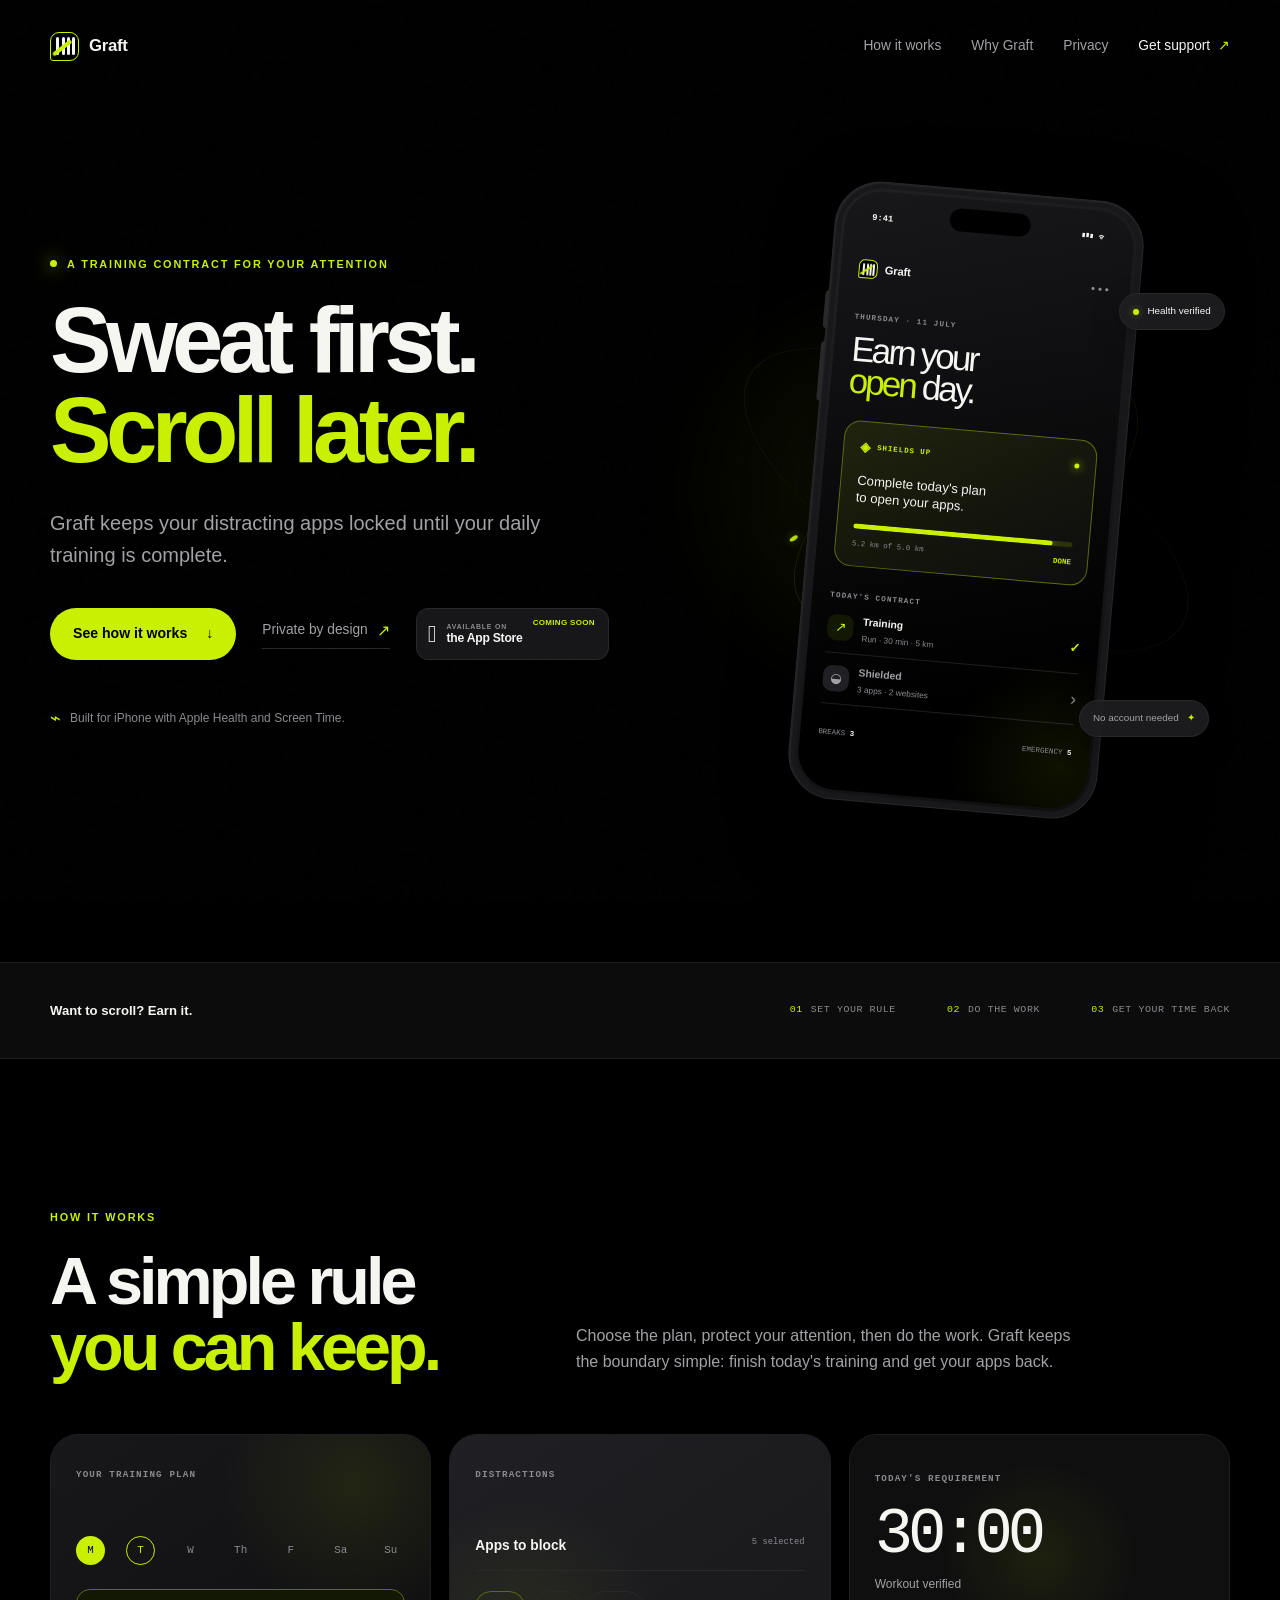
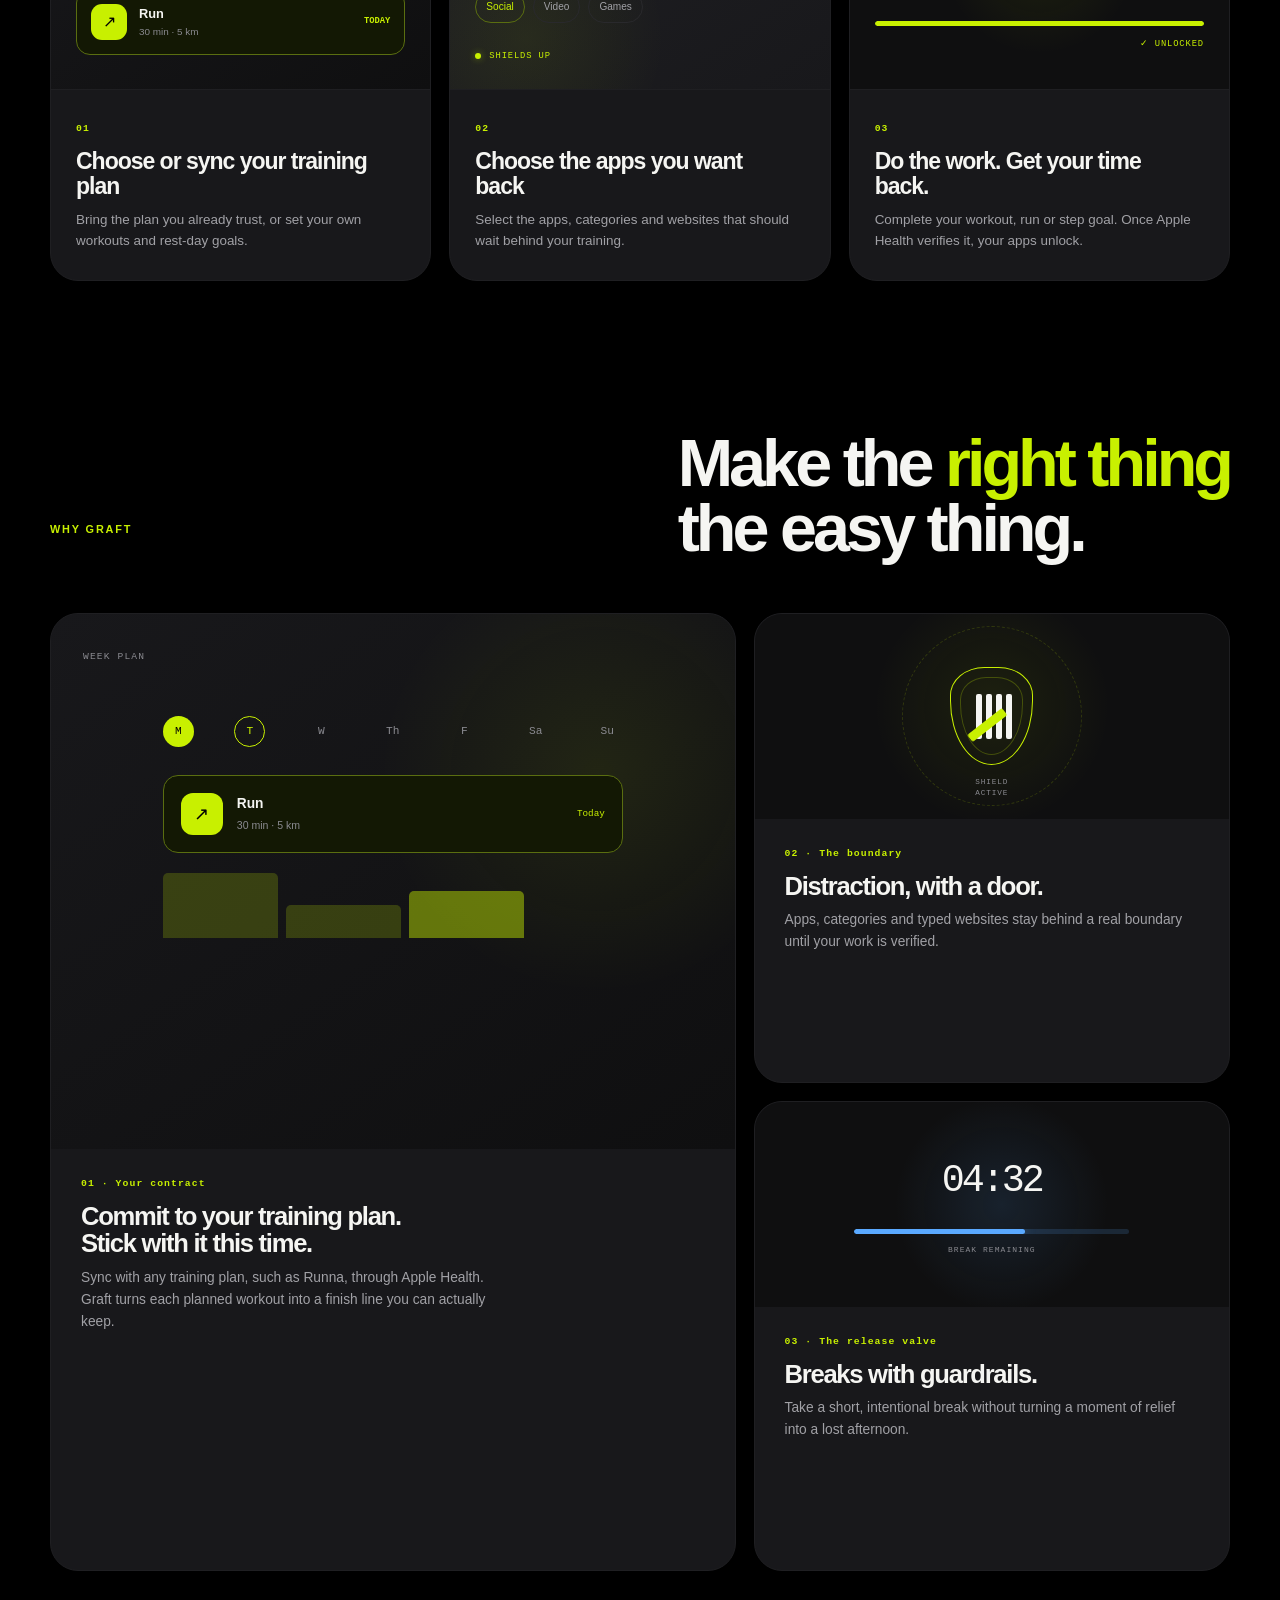
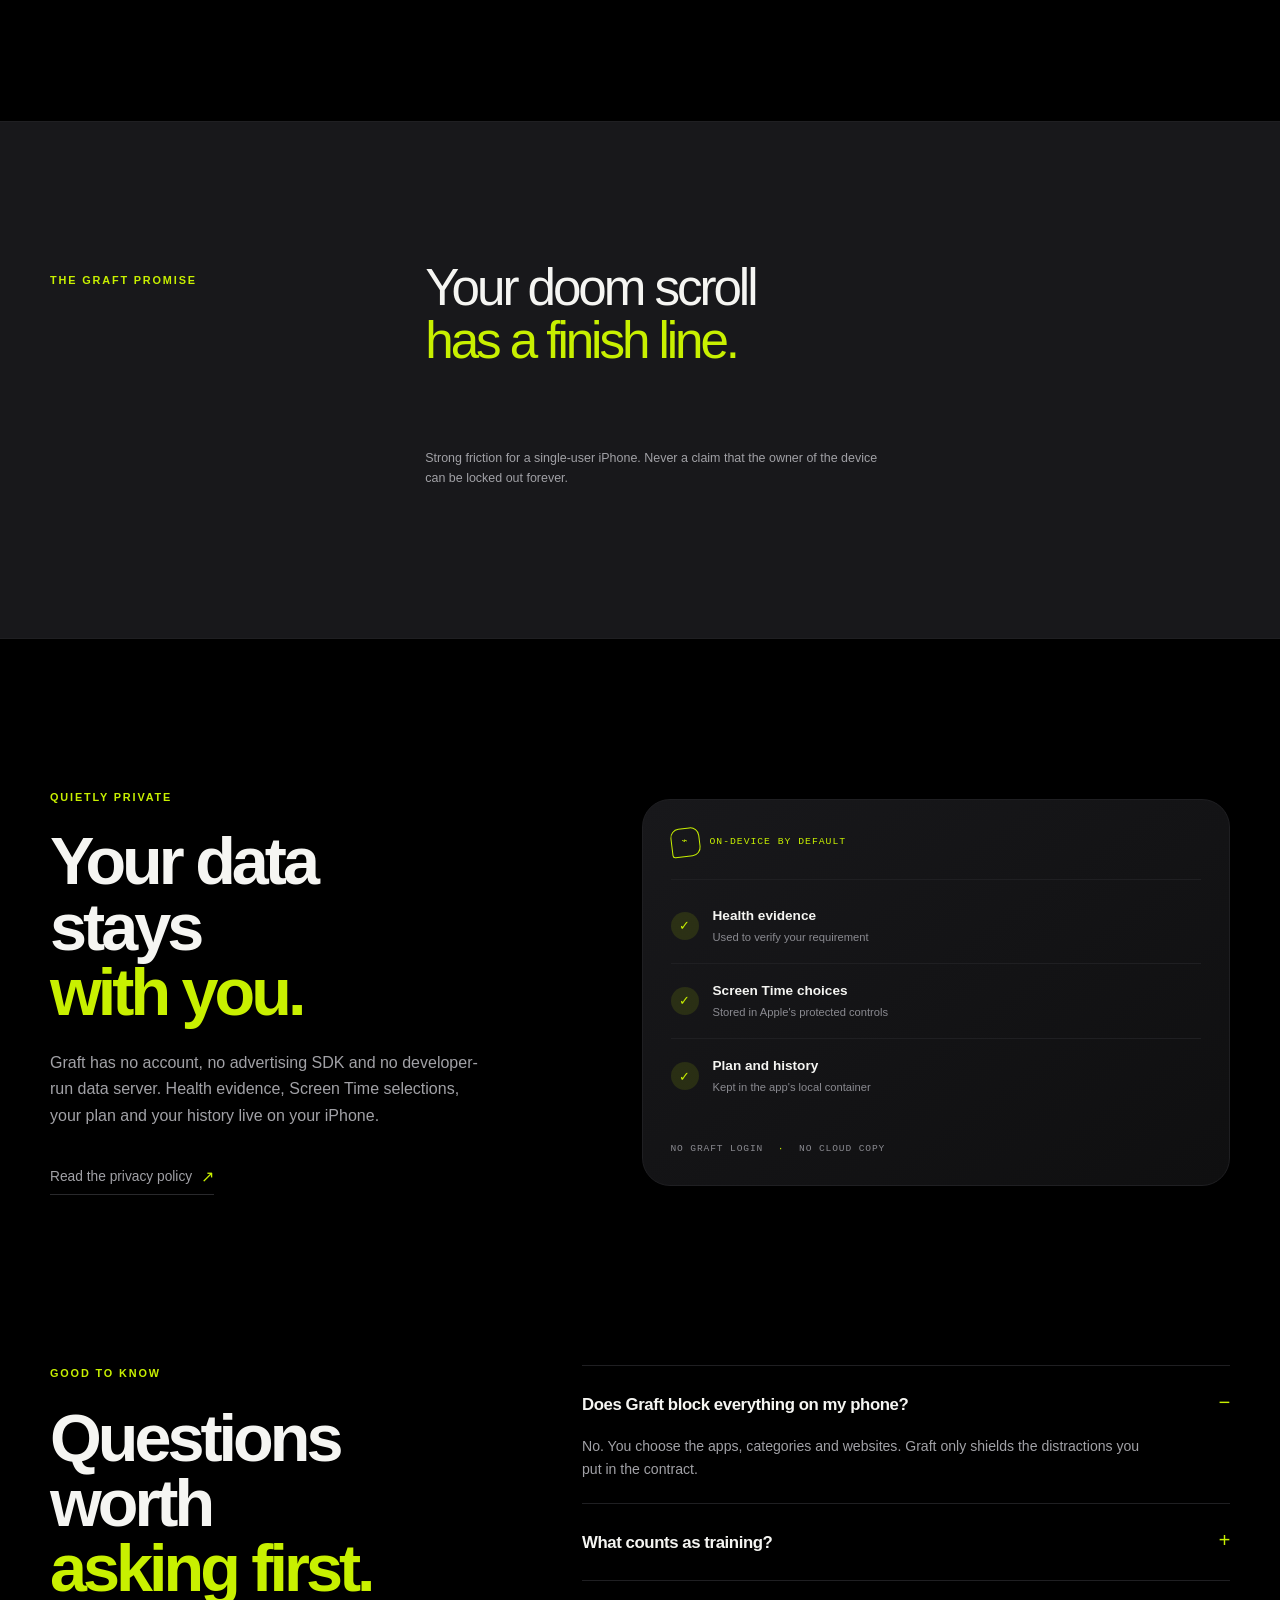
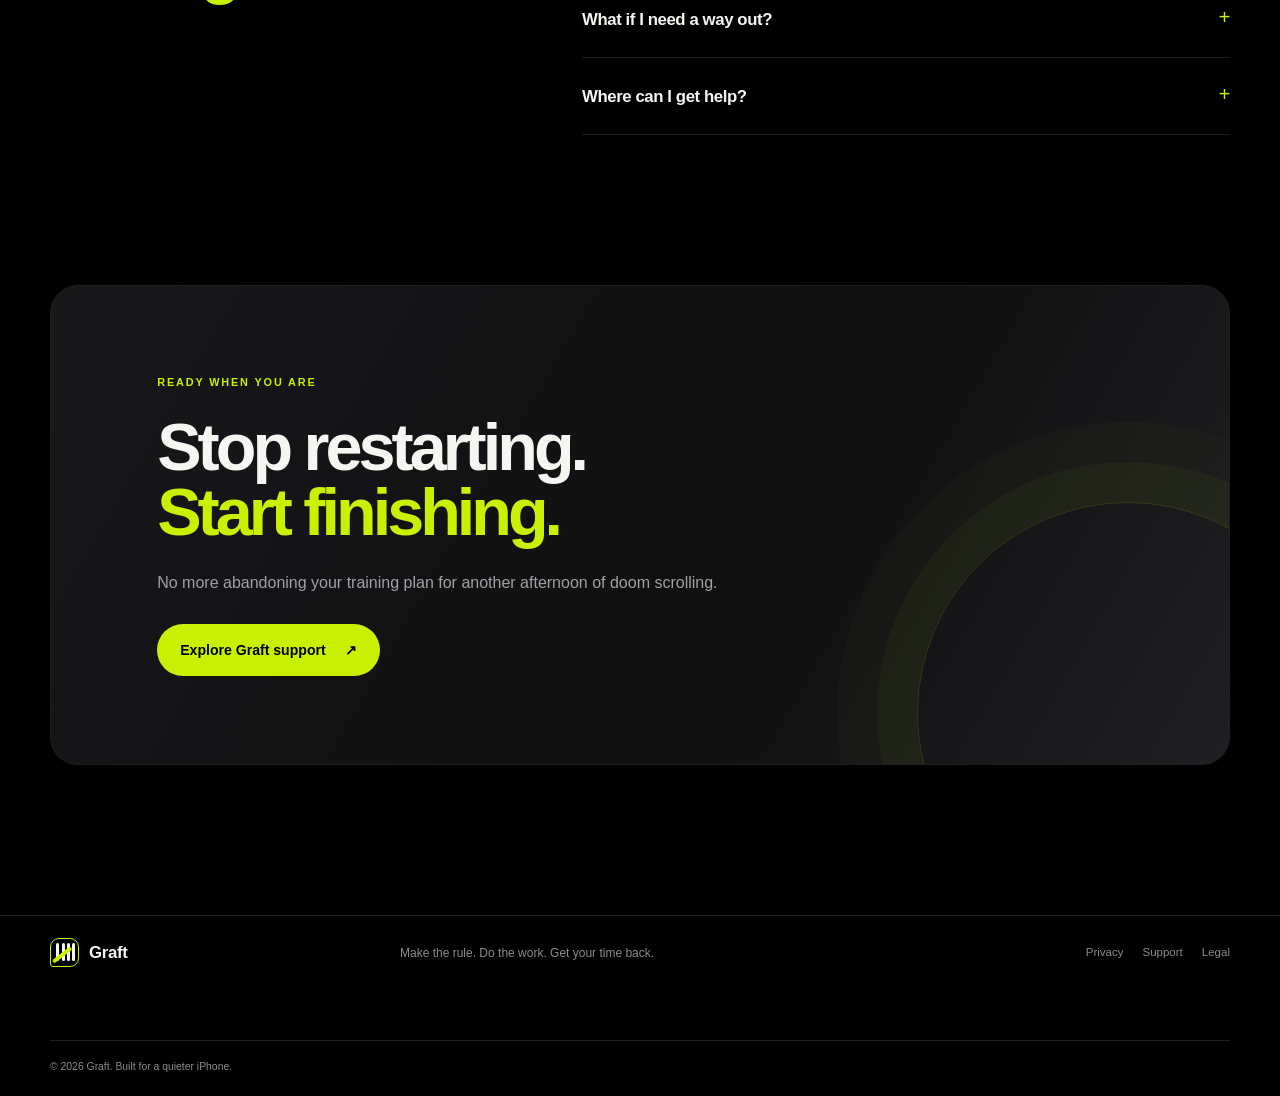
==== commit d0120e30: "Animate tally icon strokes" ====
--- a/index.html
+++ b/index.html
@@ -19,7 +19,7 @@
   <header class="site-header">
     <div class="nav-wrap">
       <a class="brand" href="index.html" aria-label="Graft home">
-        <span class="brand-mark" aria-hidden="true"><img src="assets/app-icon.png" alt=""></span>
+        <span class="brand-mark" aria-hidden="true"><span class="tally-mark"><i class="tally-mark-line"></i><i class="tally-mark-line"></i><i class="tally-mark-line"></i><i class="tally-mark-line"></i><b class="tally-mark-slash"></b></span></span>
         <span>Graft</span>
       </a>
       <button class="nav-toggle" type="button" aria-expanded="false" aria-controls="site-nav">
@@ -65,7 +65,7 @@
           <div class="phone-screen">
             <div class="phone-island" aria-hidden="true"></div>
             <div class="phone-status"><span>9:41</span><span>▮▮▮ ᯤ</span></div>
-            <div class="phone-appbar"><span class="mini-mark"><img src="assets/app-icon.png" alt=""></span><span>Graft</span><span class="phone-menu">•••</span></div>
+            <div class="phone-appbar"><span class="mini-mark" aria-hidden="true"><span class="tally-mark"><i class="tally-mark-line"></i><i class="tally-mark-line"></i><i class="tally-mark-line"></i><i class="tally-mark-line"></i><b class="tally-mark-slash"></b></span></span><span>Graft</span><span class="phone-menu">•••</span></div>
             <div class="phone-date">THURSDAY · 11 JULY</div>
             <div class="phone-heading">Earn your<br><em>open</em> day.</div>
             <div class="phone-lock-card">
@@ -163,7 +163,7 @@
           <div class="feature-copy"><p class="feature-label">01 · Your contract</p><h3>Commit to your training plan. Stick with it this time.</h3><p>Sync with any training plan, such as Runna, through Apple Health. Graft turns each planned workout into a finish line you can actually keep.</p></div>
         </article>
         <article class="feature-card" data-reveal data-delay="80">
-          <div class="feature-visual shield-visual" aria-hidden="true"><span class="shield-shape"><img src="assets/app-icon.png" alt=""></span><span class="shield-ring"></span><span class="shield-word">SHIELD<br>ACTIVE</span></div>
+          <div class="feature-visual shield-visual" aria-hidden="true"><span class="shield-shape"><span class="tally-mark"><i class="tally-mark-line"></i><i class="tally-mark-line"></i><i class="tally-mark-line"></i><i class="tally-mark-line"></i><b class="tally-mark-slash"></b></span></span><span class="shield-ring"></span><span class="shield-word">SHIELD<br>ACTIVE</span></div>
           <div class="feature-copy"><p class="feature-label">02 · The boundary</p><h3>Distraction, with a door.</h3><p>Apps, categories and typed websites stay behind a real boundary until your work is verified.</p></div>
         </article>
         <article class="feature-card" data-reveal data-delay="160">
@@ -238,7 +238,7 @@
 
   <footer class="site-footer">
     <div class="footer-inner">
-      <a class="brand" href="index.html" aria-label="Graft home"><span class="brand-mark" aria-hidden="true"><img src="assets/app-icon.png" alt=""></span><span>Graft</span></a>
+      <a class="brand" href="index.html" aria-label="Graft home"><span class="brand-mark" aria-hidden="true"><span class="tally-mark"><i class="tally-mark-line"></i><i class="tally-mark-line"></i><i class="tally-mark-line"></i><i class="tally-mark-line"></i><b class="tally-mark-slash"></b></span></span><span>Graft</span></a>
       <p>Make the rule. Do the work. Get your time back.</p>
       <nav aria-label="Footer navigation">
         <a href="privacy.html">Privacy</a>
--- a/assets/styles.css
+++ b/assets/styles.css
@@ -80,7 +80,13 @@
   border-radius: 9px 9px 9px 3px;
   background: #000000;
 }
-.brand-mark img, .mini-mark img, .shield-shape img { display: block; width: 100%; height: 100%; object-fit: contain; }
+.tally-mark { position: relative; display: block; width: 100%; height: 100%; }
+.tally-mark-line, .tally-mark-slash { position: absolute; display: block; }
+.tally-mark-line { bottom: 16%; width: 12%; height: 68%; border-radius: 2px; background: var(--text); transform: scaleY(0); transform-origin: bottom center; animation: tally-line-draw .42s cubic-bezier(.22, .8, .3, 1) both; }
+.tally-mark-line:nth-child(1) { left: 20%; animation-delay: .05s; }.tally-mark-line:nth-child(2) { left: 39%; animation-delay: .24s; }.tally-mark-line:nth-child(3) { left: 58%; animation-delay: .43s; }.tally-mark-line:nth-child(4) { left: 77%; animation-delay: .62s; }
+.tally-mark-slash { bottom: 9%; left: 8%; width: 87%; height: 14%; border-radius: 2px; background: var(--acid); transform: rotate(-38deg) scaleX(0); transform-origin: left center; animation: tally-slash-draw .52s cubic-bezier(.22, .8, .3, 1) .86s both; }
+@keyframes tally-line-draw { from { opacity: .25; transform: scaleY(0); } to { opacity: 1; transform: scaleY(1); } }
+@keyframes tally-slash-draw { from { opacity: .25; transform: rotate(-38deg) scaleX(0); } to { opacity: 1; transform: rotate(-38deg) scaleX(1); } }
 
 .site-nav { display: flex; align-items: center; gap: 30px; color: var(--text-soft); font-size: .86rem; }
 .site-nav a, .footer-inner a { transition: color .2s ease; }
@@ -200,5 +206,5 @@
 }
 
 @media (prefers-reduced-motion: reduce) {
-  html { scroll-behavior: auto; }.button, .site-nav a, .footer-inner a, .text-link, [data-reveal] { transition: none; }.phone { transform: none; }.is-visible { opacity: 1; transform: none; }
-}
+  html { scroll-behavior: auto; }.button, .site-nav a, .footer-inner a, .text-link, [data-reveal] { transition: none; }.phone { transform: none; }.tally-mark-line { animation: none; opacity: 1; transform: scaleY(1); }.tally-mark-slash { animation: none; opacity: 1; transform: rotate(-38deg) scaleX(1); }.is-visible { opacity: 1; transform: none; }
+}
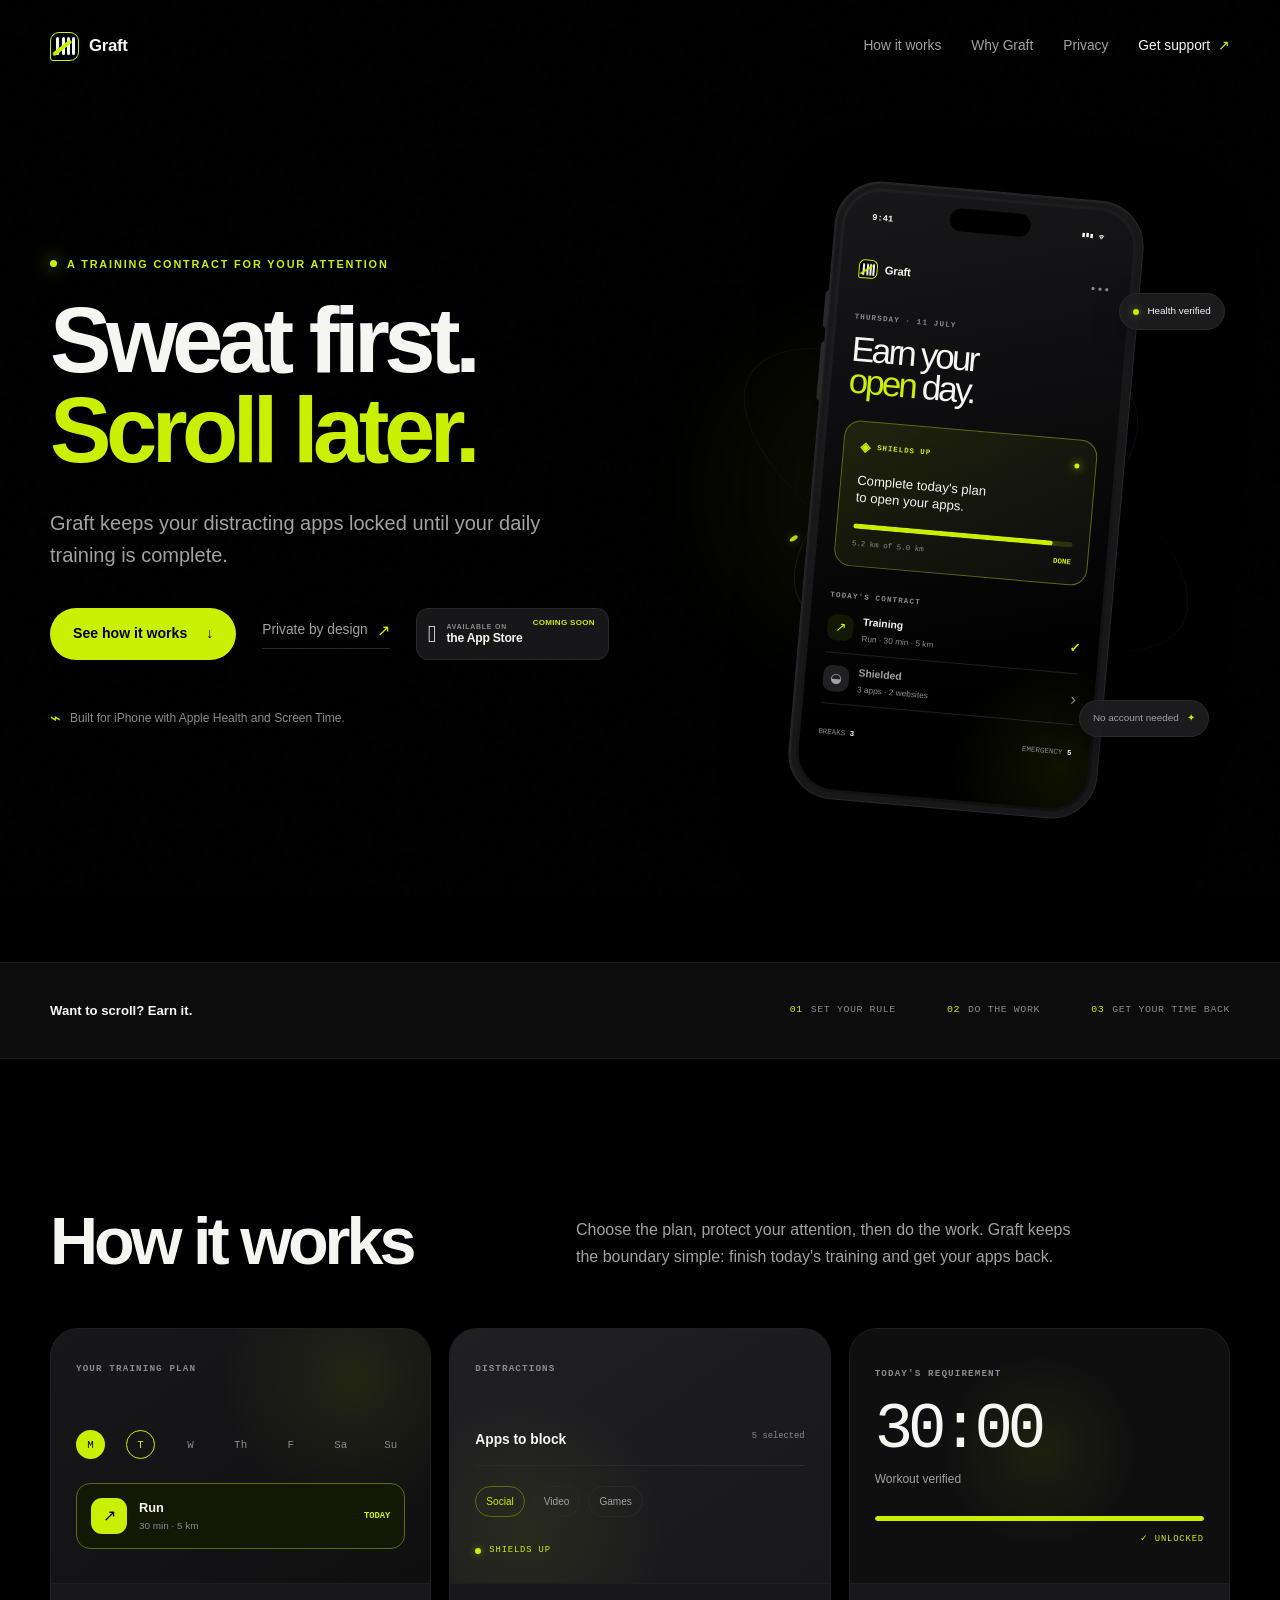
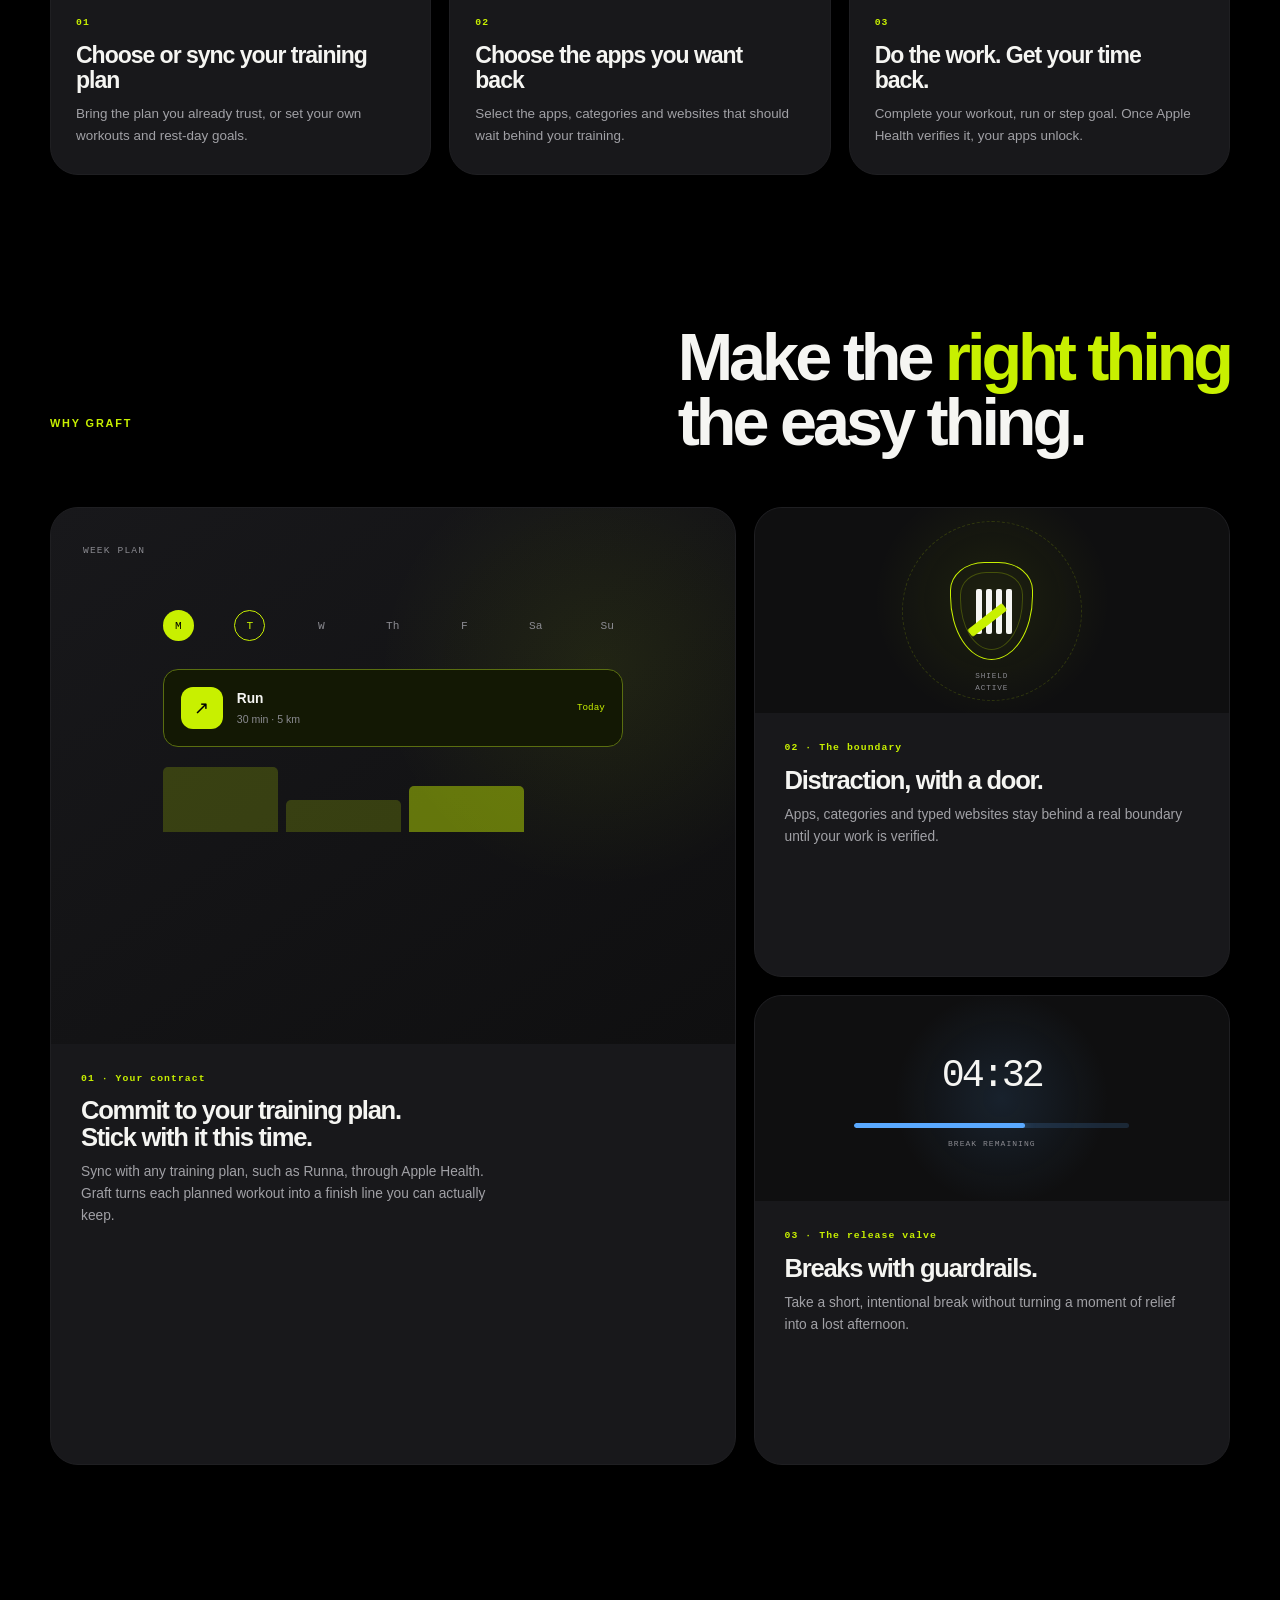
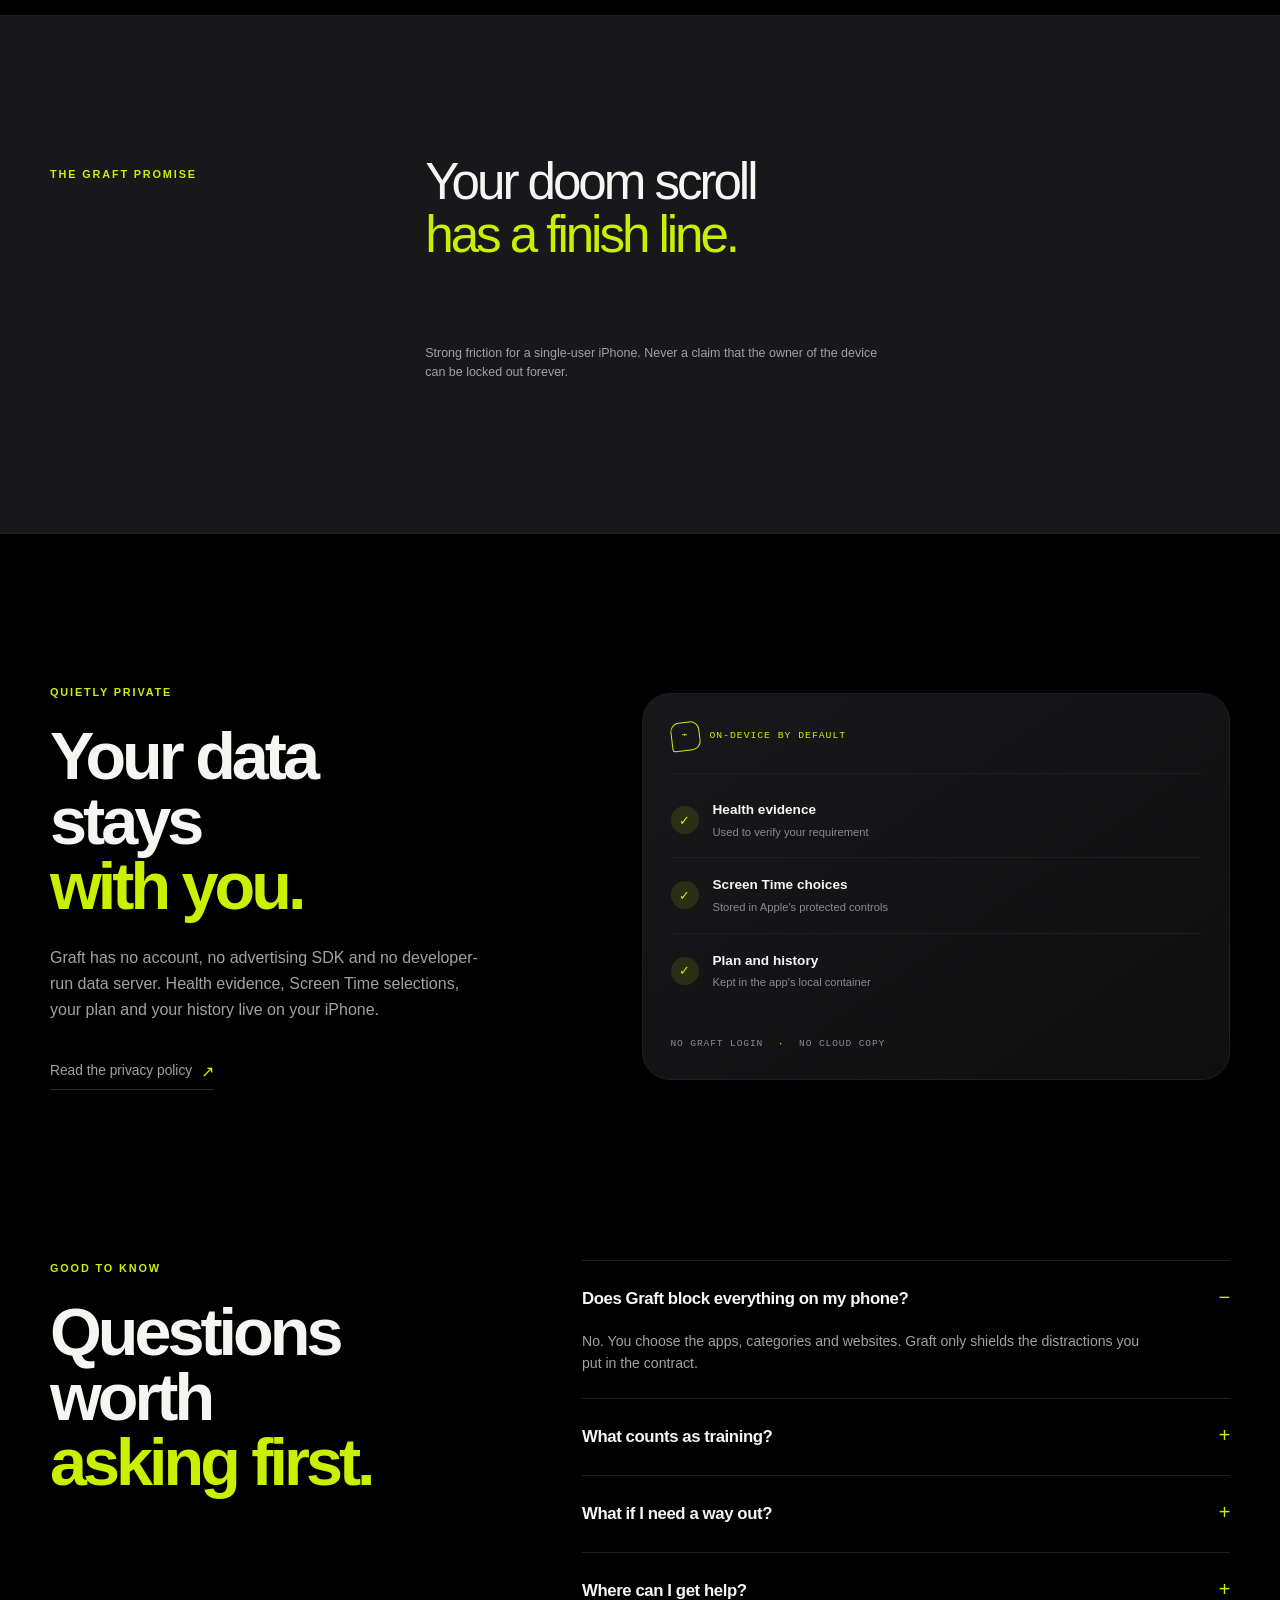
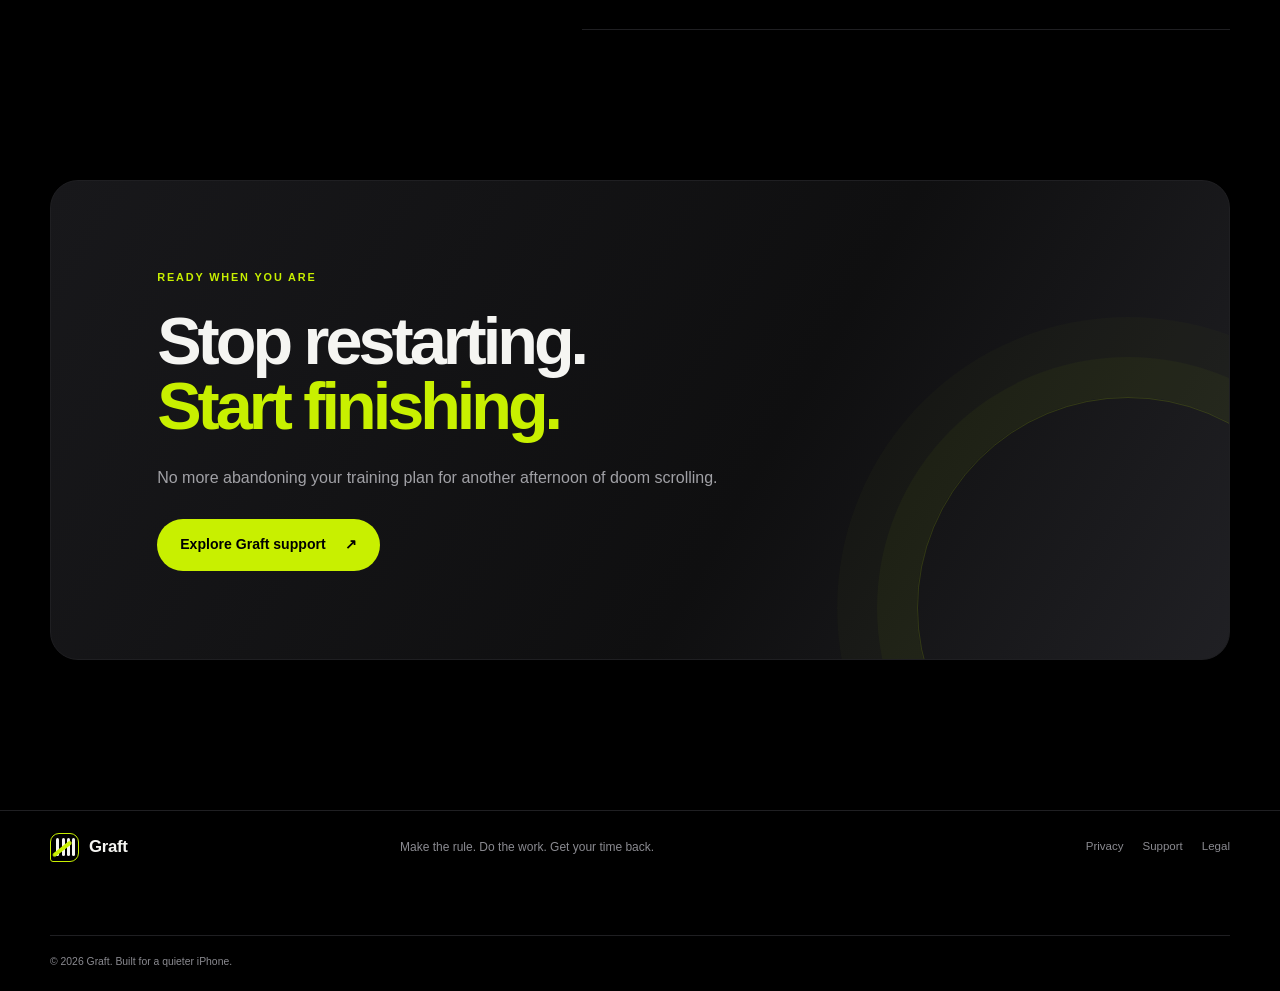
==== commit abb7a513: "Clarify How it works heading" ====
--- a/index.html
+++ b/index.html
@@ -99,8 +99,7 @@
     <section class="section-pad how-section" id="how-it-works">
       <div class="how-heading" data-reveal>
         <div>
-          <p class="eyebrow">How it works</p>
-          <h2>A simple rule<br><em>you can keep.</em></h2>
+          <h2>How it works</h2>
         </div>
         <p>Choose the plan, protect your attention, then do the work. Graft keeps the boundary simple: finish today's training and get your apps back.</p>
       </div>
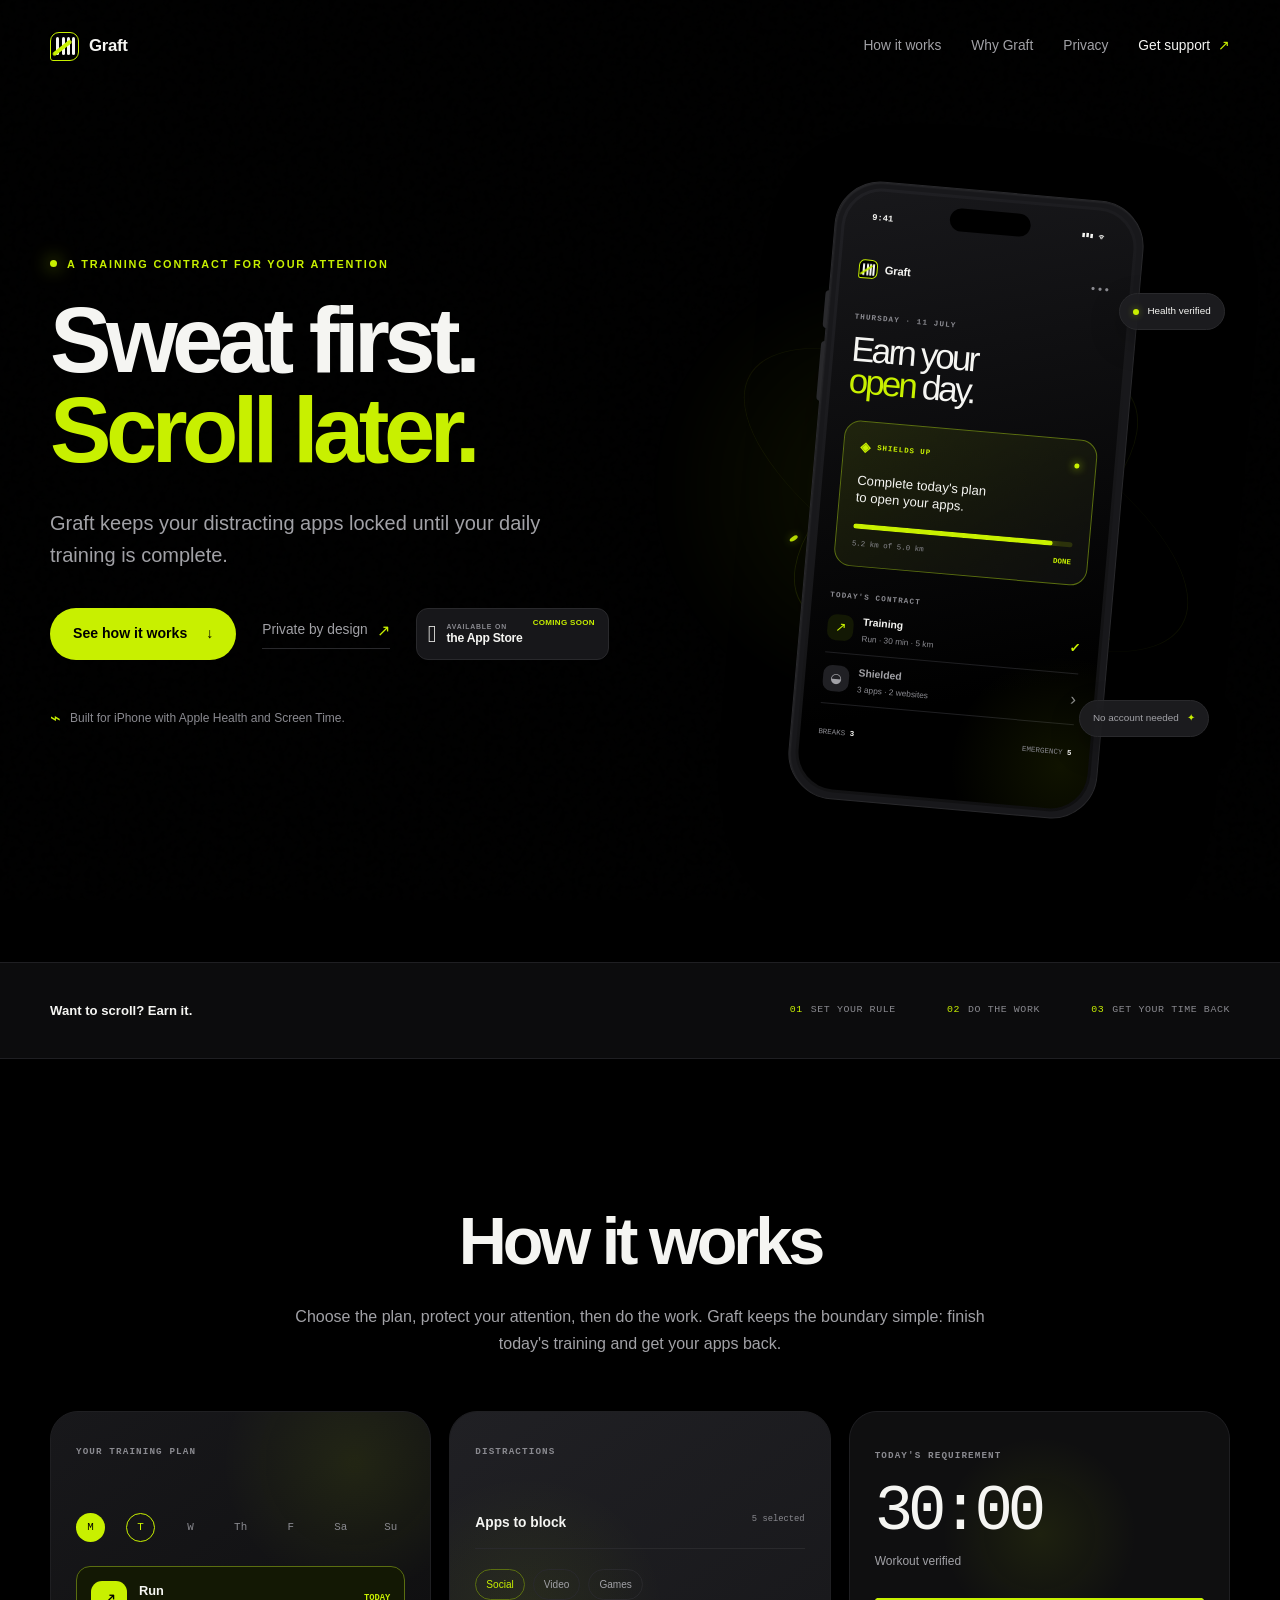
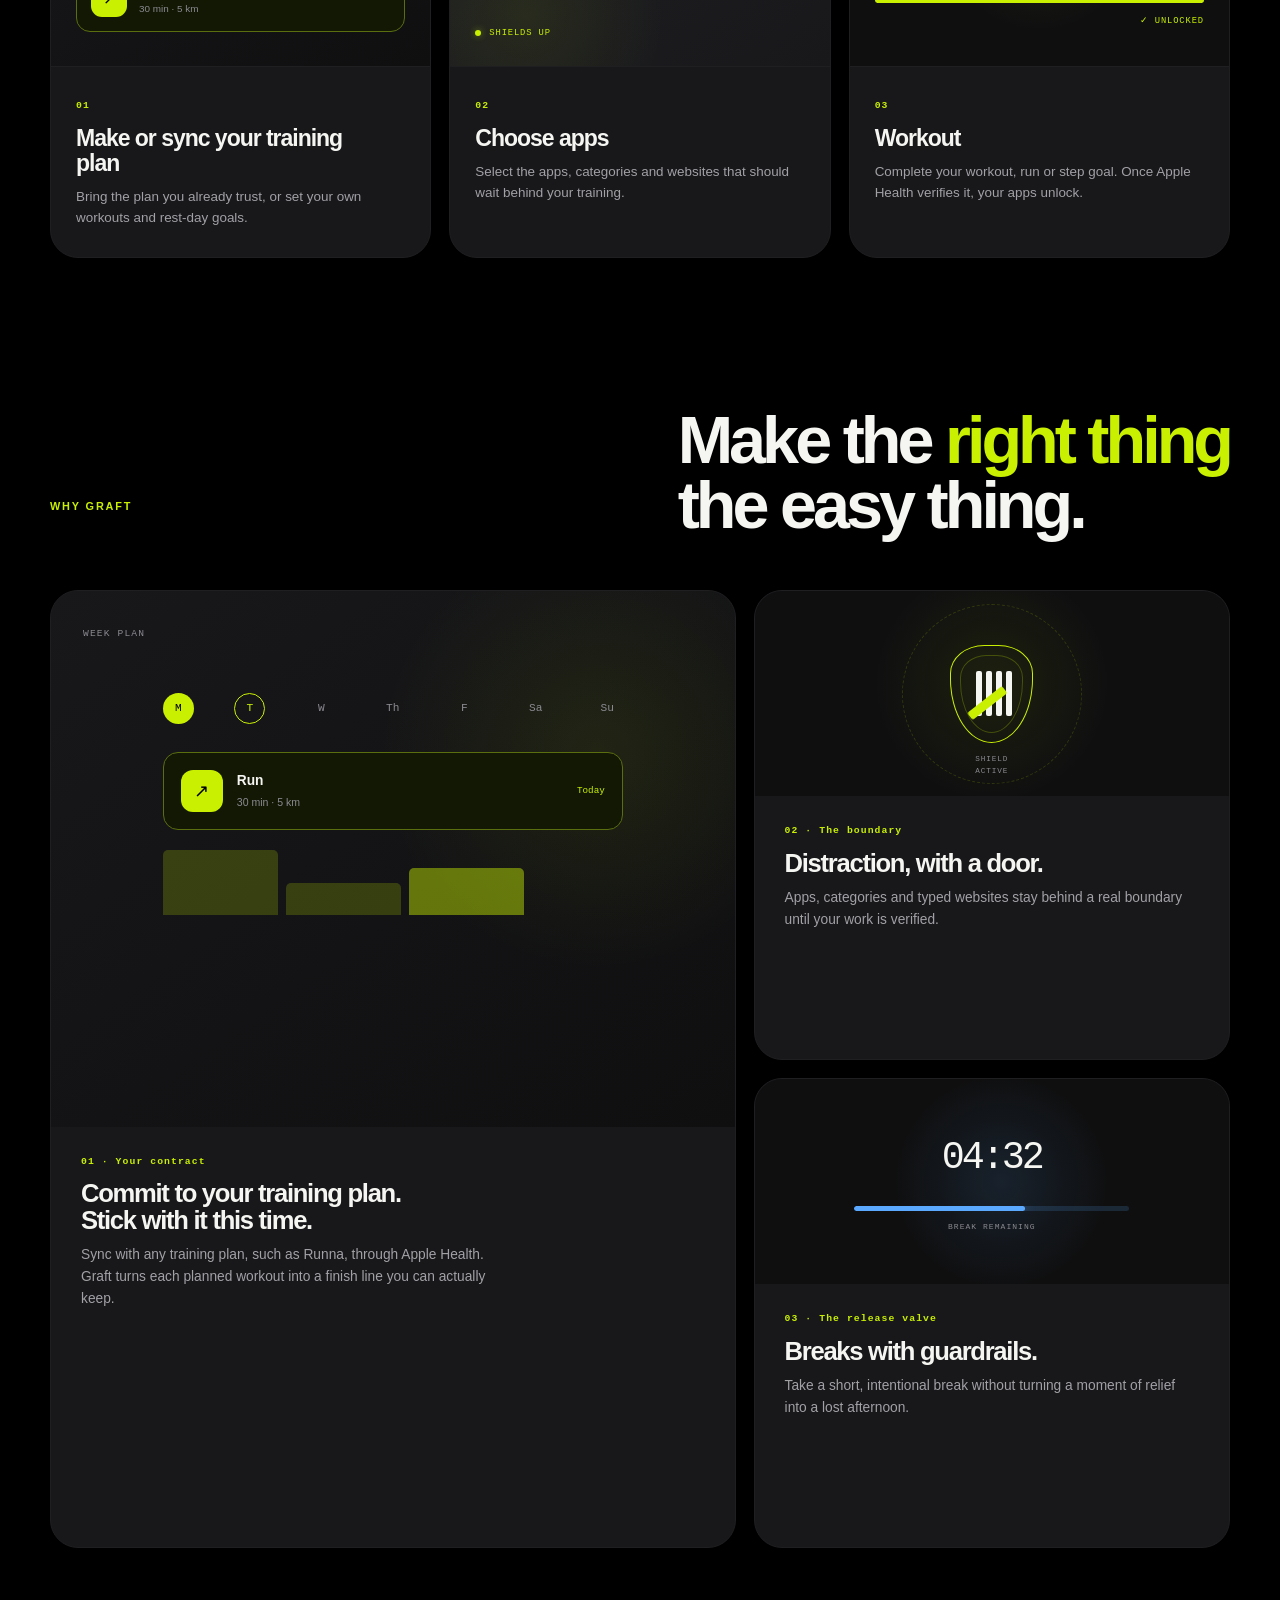
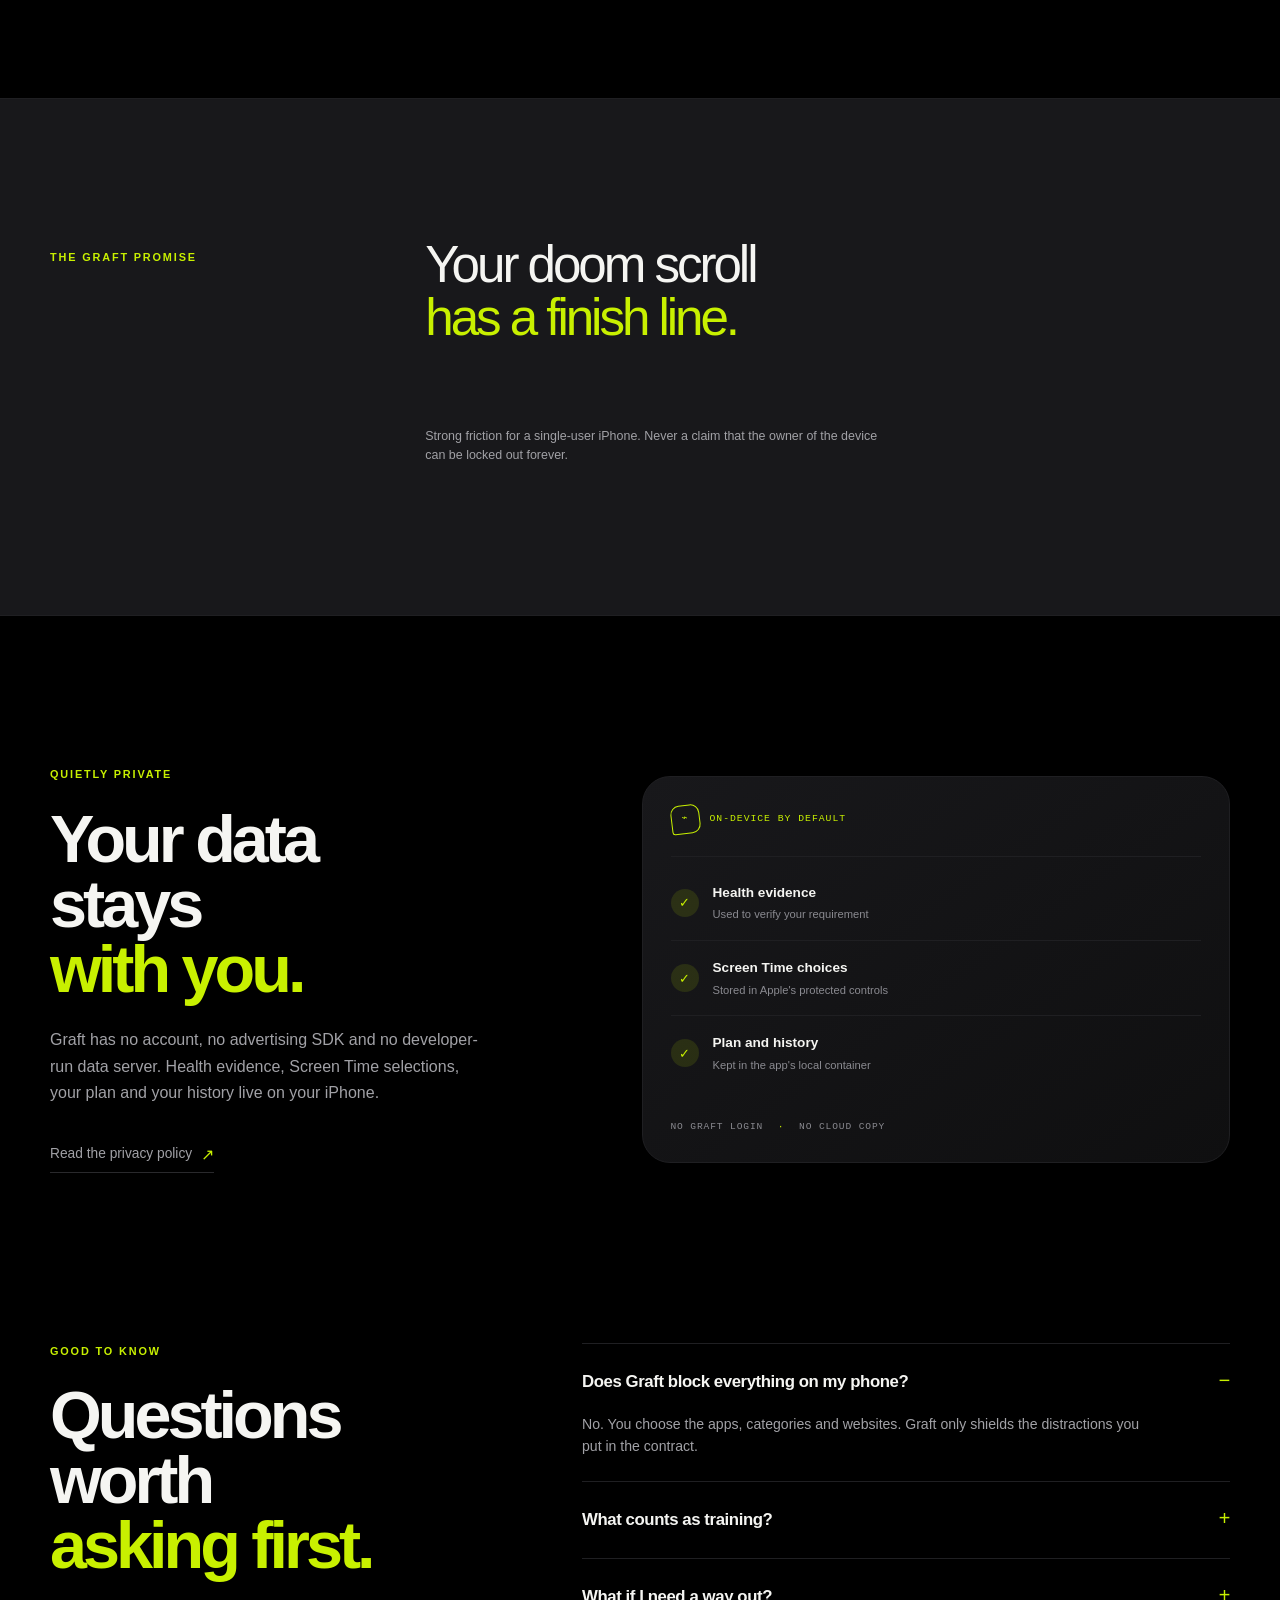
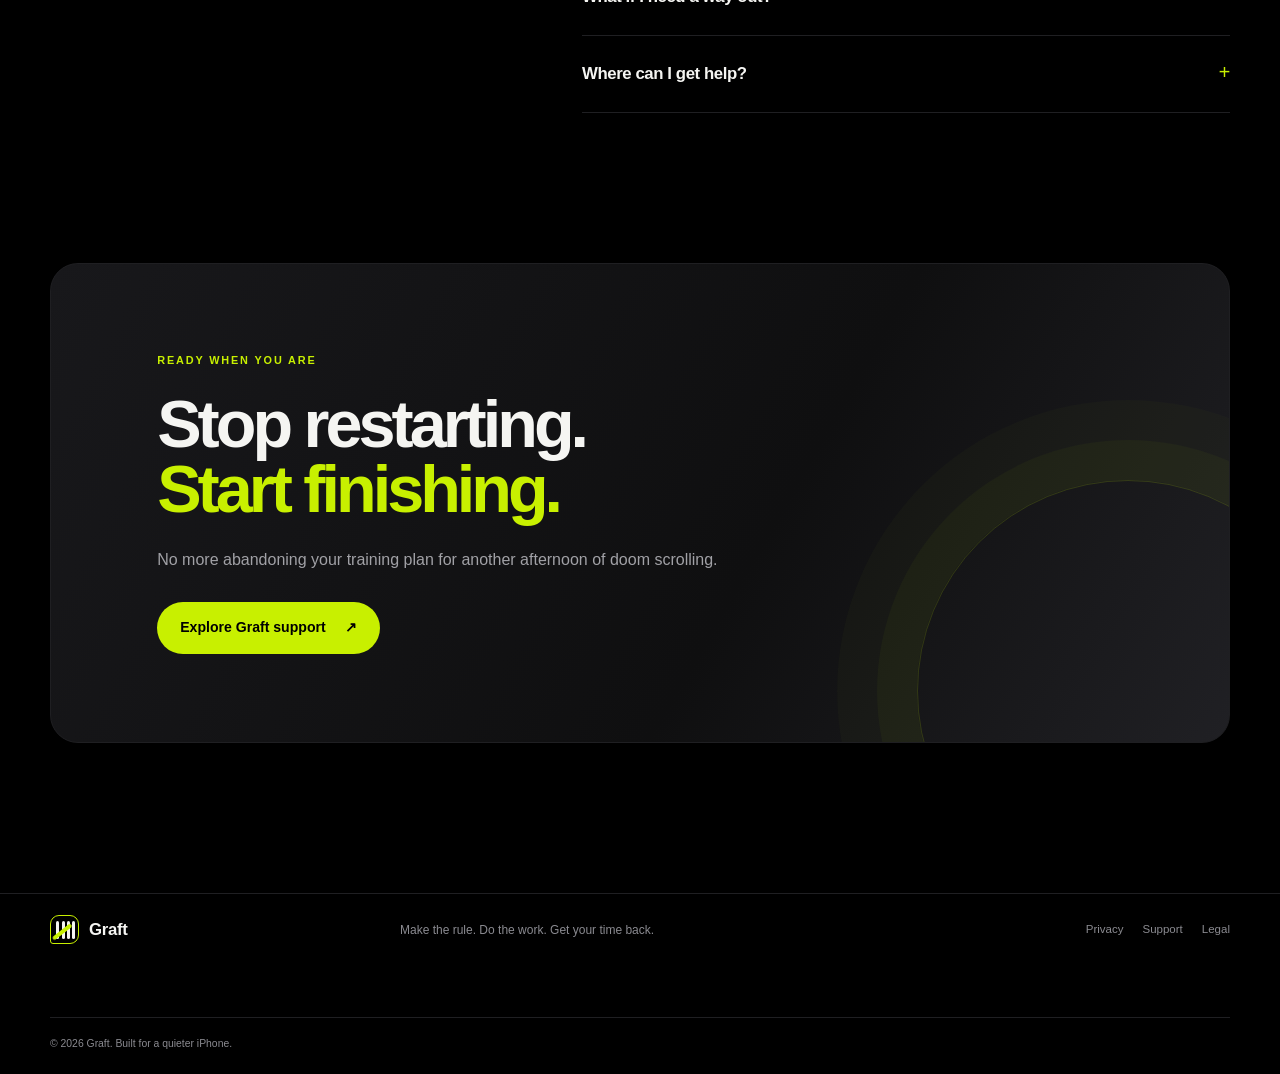
==== commit 3ca5bc1b: "Center How it works section" ====
--- a/index.html
+++ b/index.html
@@ -112,7 +112,7 @@
           </div>
           <div class="how-card-copy">
             <span class="step-number">01</span>
-            <h3>Choose or sync your training plan</h3>
+            <h3>Make or sync your training plan</h3>
             <p>Bring the plan you already trust, or set your own workouts and rest-day goals.</p>
           </div>
         </article>
@@ -125,7 +125,7 @@
           </div>
           <div class="how-card-copy">
             <span class="step-number">02</span>
-            <h3>Choose the apps you want back</h3>
+            <h3>Choose apps</h3>
             <p>Select the apps, categories and websites that should wait behind your training.</p>
           </div>
         </article>
@@ -139,7 +139,7 @@
           </div>
           <div class="how-card-copy">
             <span class="step-number">03</span>
-            <h3>Do the work. Get your time back.</h3>
+            <h3>Workout</h3>
             <p>Complete your workout, run or step goal. Once Apple Health verifies it, your apps unlock.</p>
           </div>
         </article>
--- a/assets/styles.css
+++ b/assets/styles.css
@@ -152,9 +152,9 @@
 .how-section { display: grid; grid-template-columns: minmax(230px, .65fr) minmax(0, 1.35fr); align-items: start; gap: 90px; }.section-intro { max-width: 340px; }.section-intro > p:last-child, .privacy-copy > p:not(.eyebrow), .final-cta-inner > p:not(.eyebrow) { color: var(--text-soft); font-size: 1rem; line-height: 1.65; }.steps { display: grid; grid-template-columns: 1fr 34px 1fr 34px 1fr; align-items: stretch; }.step-card { position: relative; display: flex; flex-direction: column; min-height: 315px; padding: 24px 20px; border-top: 1px solid var(--line); }.step-card-active { border-top-color: var(--acid); }.step-number, .feature-label { color: var(--acid); font-family: ui-monospace, SFMono-Regular, Menlo, monospace; font-size: .61rem; font-weight: 700; letter-spacing: .11em; }.step-icon { display: grid; width: 54px; height: 54px; margin: 31px 0 23px; place-items: center; border: 1px solid var(--line-bright); border-radius: 18px; color: var(--text); font-size: 1.45rem; }.step-icon-moon { position: relative; overflow: hidden; }.step-icon-moon::before { width: 22px; height: 22px; border-radius: 50%; background: var(--acid); content: ""; transform: translate(4px, -2px); }.step-icon-moon::after { position: absolute; width: 22px; height: 22px; border-radius: 50%; background: var(--bg-soft); content: ""; transform: translate(11px, -8px); }.step-icon-run { color: var(--acid); }.step-icon-open { color: var(--acid); }.step-card h3 { margin-bottom: 10px; font-size: 1.04rem; letter-spacing: -.03em; }.step-card p { margin-bottom: 18px; color: var(--text-soft); font-size: .83rem; line-height: 1.55; }.step-meta { margin-top: auto; color: var(--text-dim); font-size: .62rem; }.step-connector { display: flex; align-items: center; justify-content: center; }.step-connector span { display: block; width: 100%; border-top: 1px dashed var(--line-bright); }
 
 .how-section { display: block; }
-.how-heading { display: grid; grid-template-columns: minmax(0, .8fr) minmax(260px, 1.2fr); align-items: end; gap: 90px; }
+.how-heading { max-width: 820px; margin: 0 auto; text-align: center; }
 .how-heading h2 { margin-bottom: 0; }
-.how-heading > p { max-width: 520px; margin: 0 0 4px; color: var(--text-soft); font-size: 1rem; line-height: 1.65; }
+.how-heading > p { max-width: 700px; margin: 30px auto 0; color: var(--text-soft); font-size: 1rem; line-height: 1.65; }
 .how-grid { display: grid; grid-template-columns: repeat(3, 1fr); gap: 18px; margin-top: 54px; }
 .how-card { overflow: hidden; border: 1px solid var(--line); border-radius: var(--radius-lg); background: var(--surface); }
 .how-card-visual { position: relative; min-height: 255px; overflow: hidden; padding: 25px; border-bottom: 1px solid var(--line); }
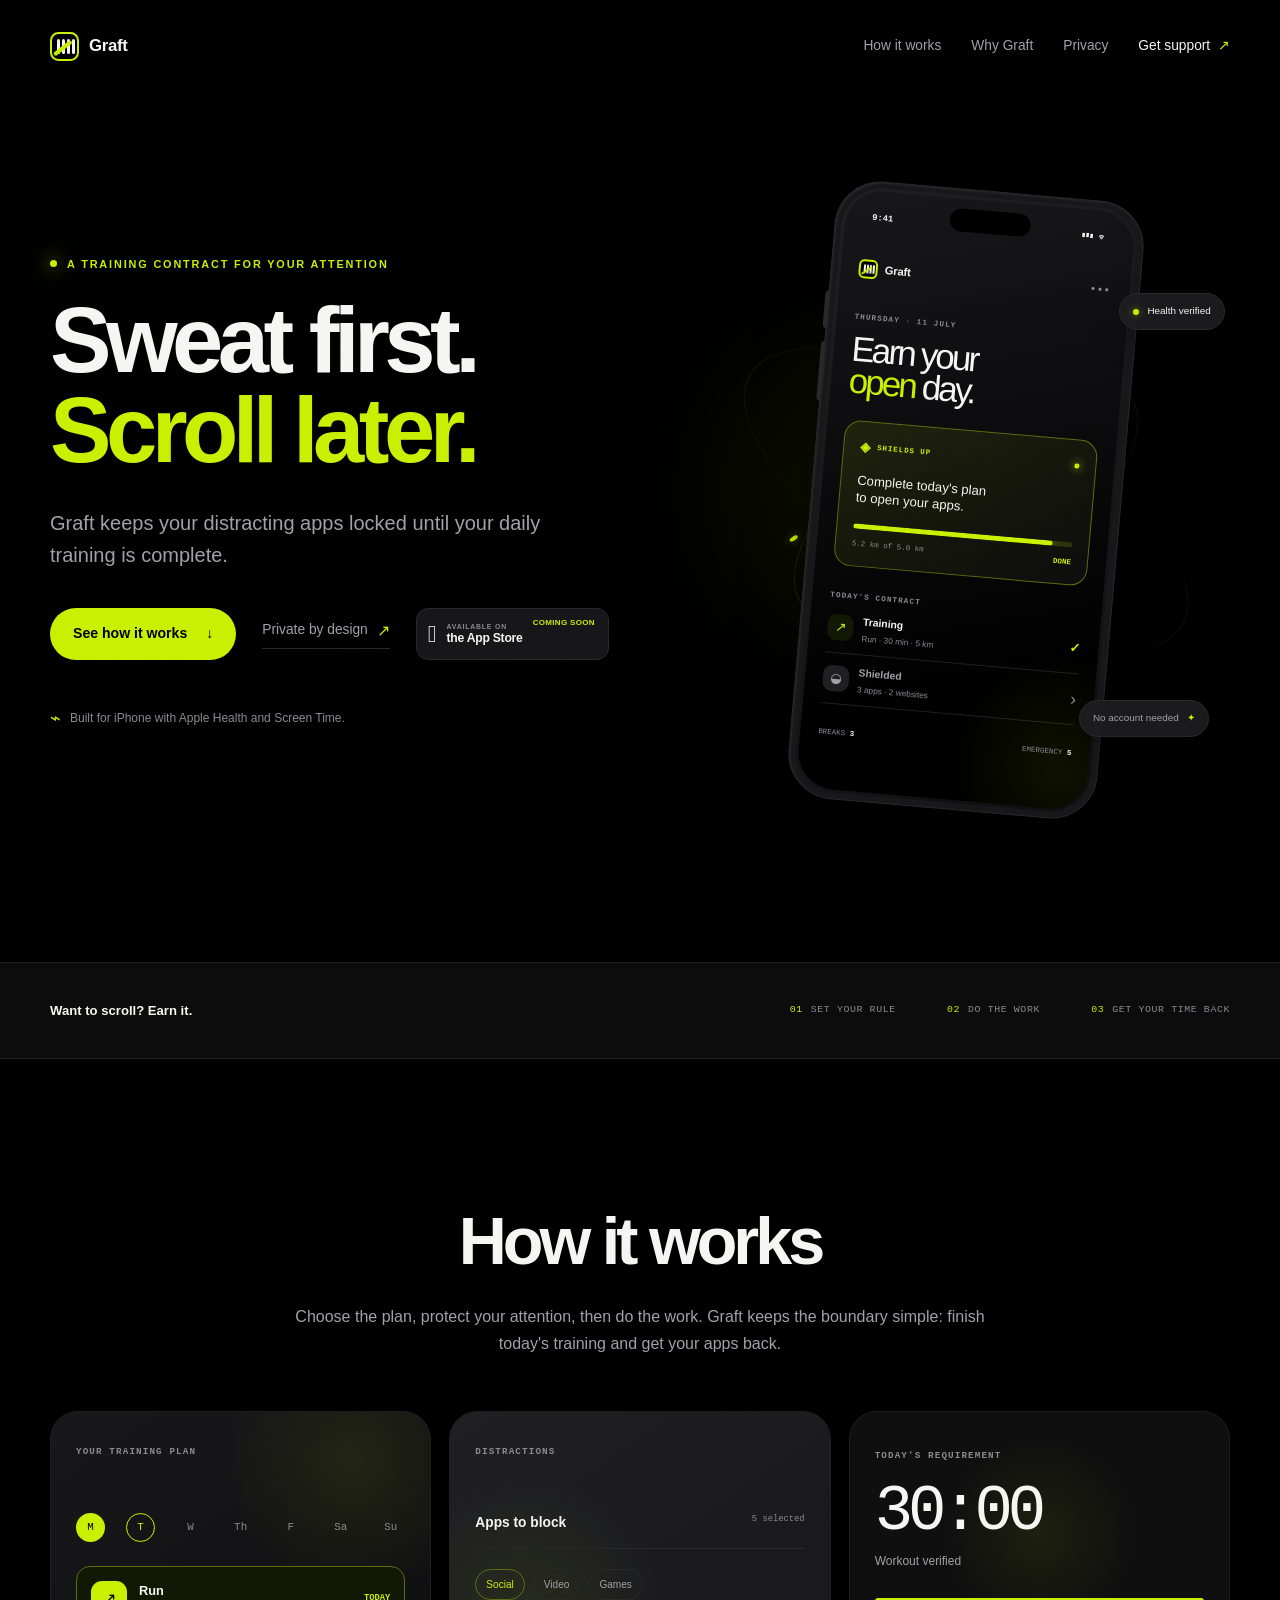
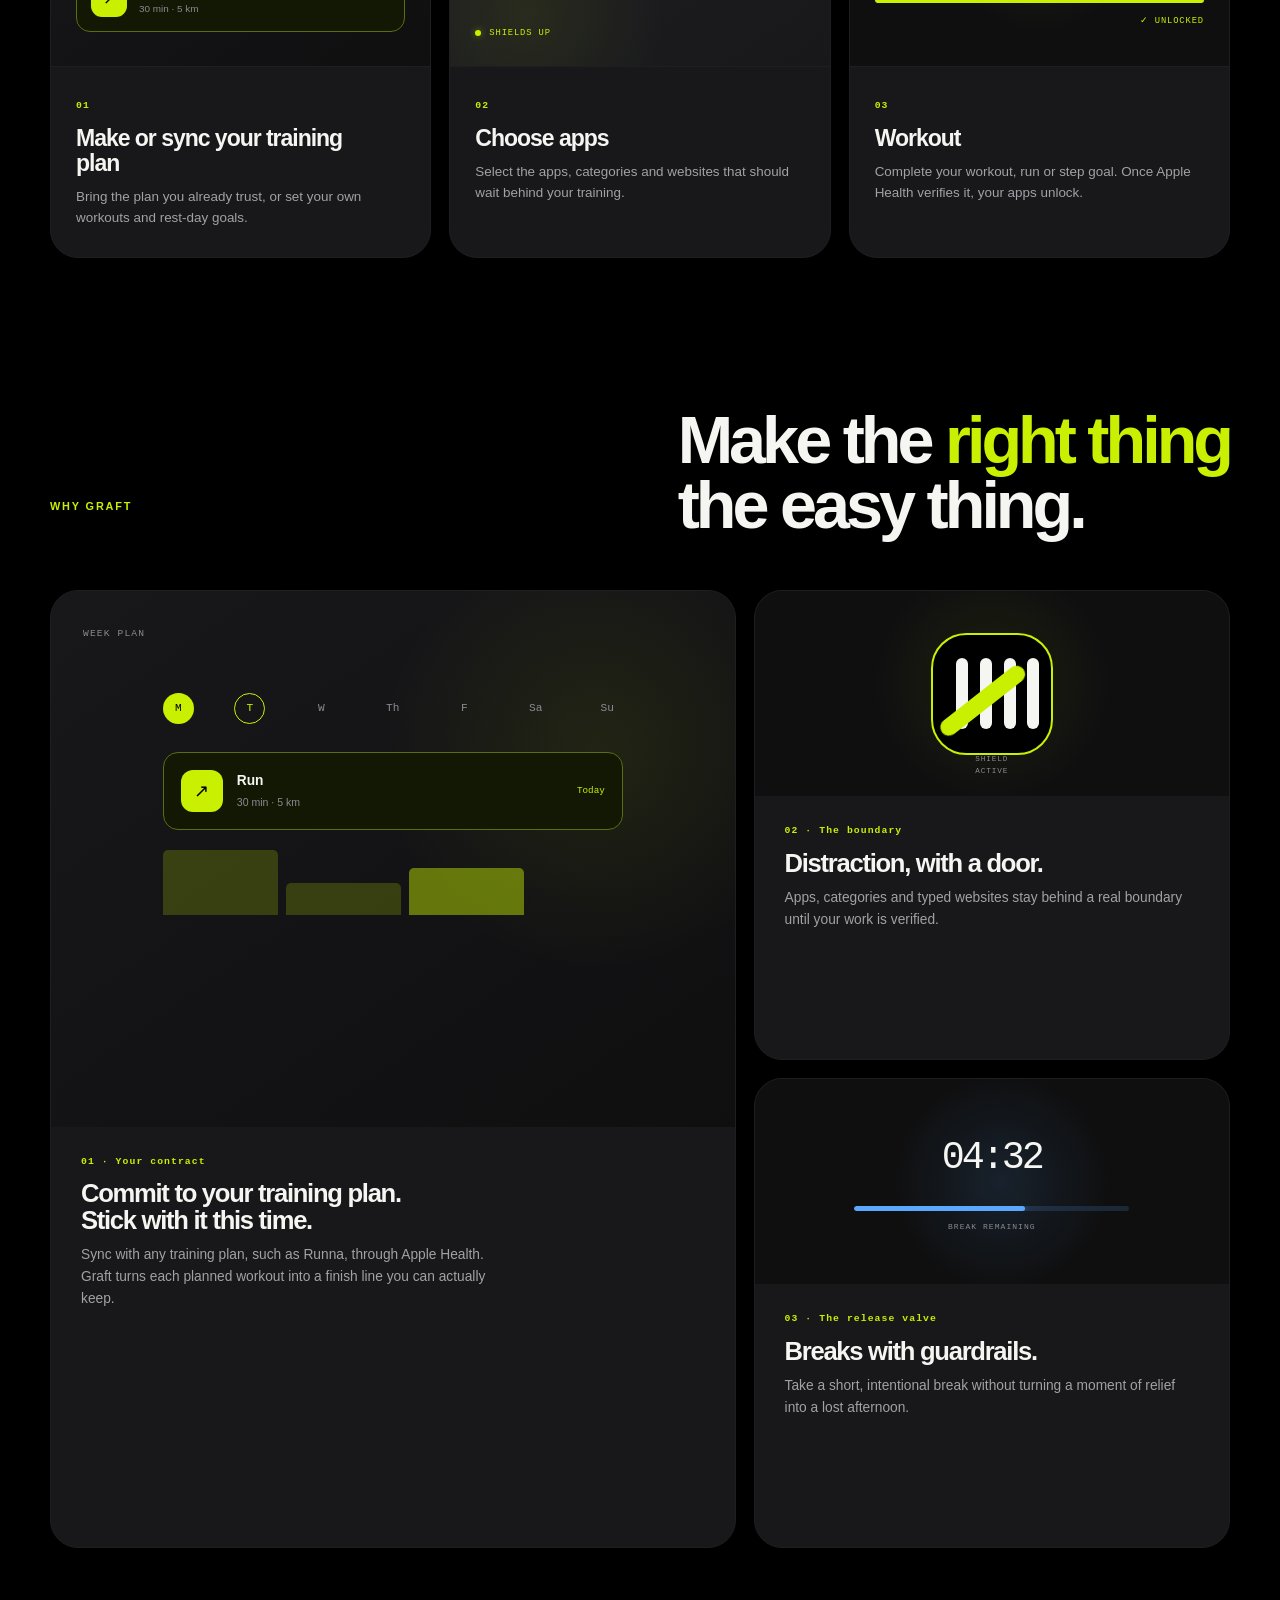
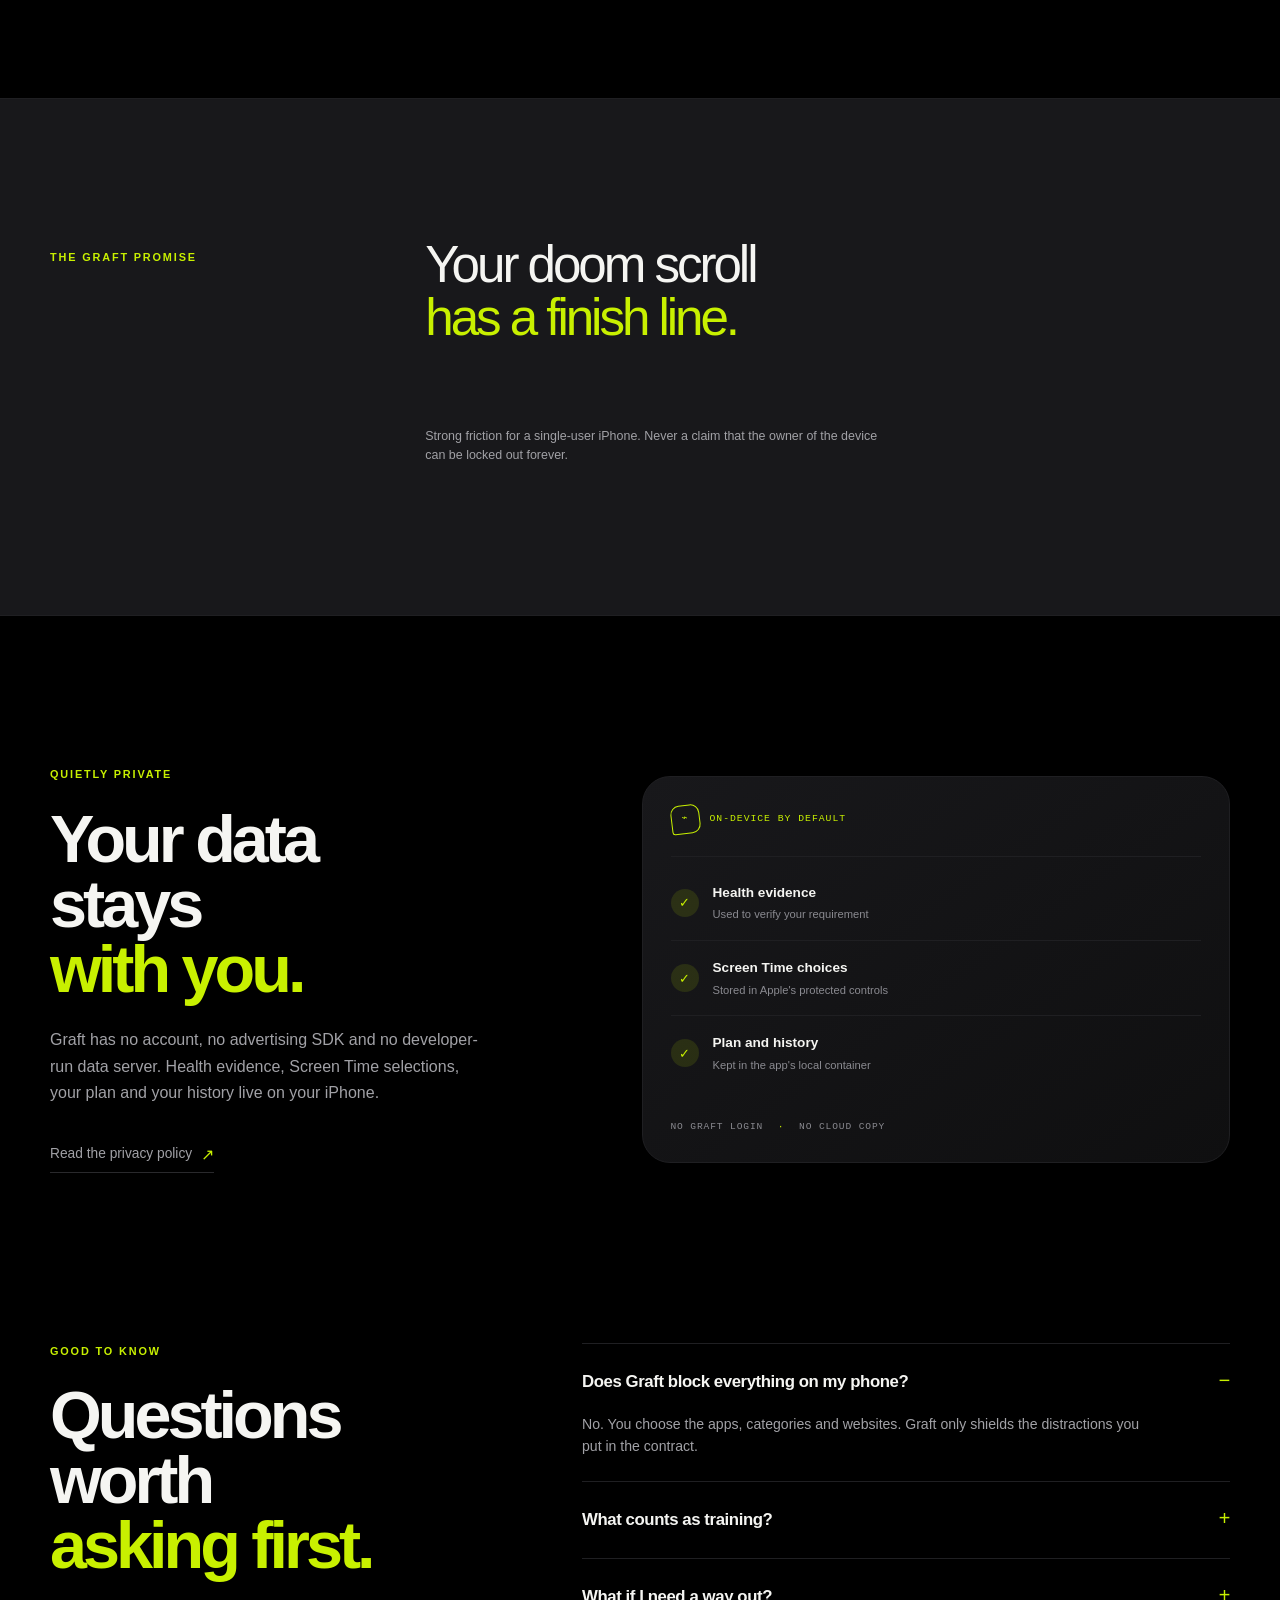
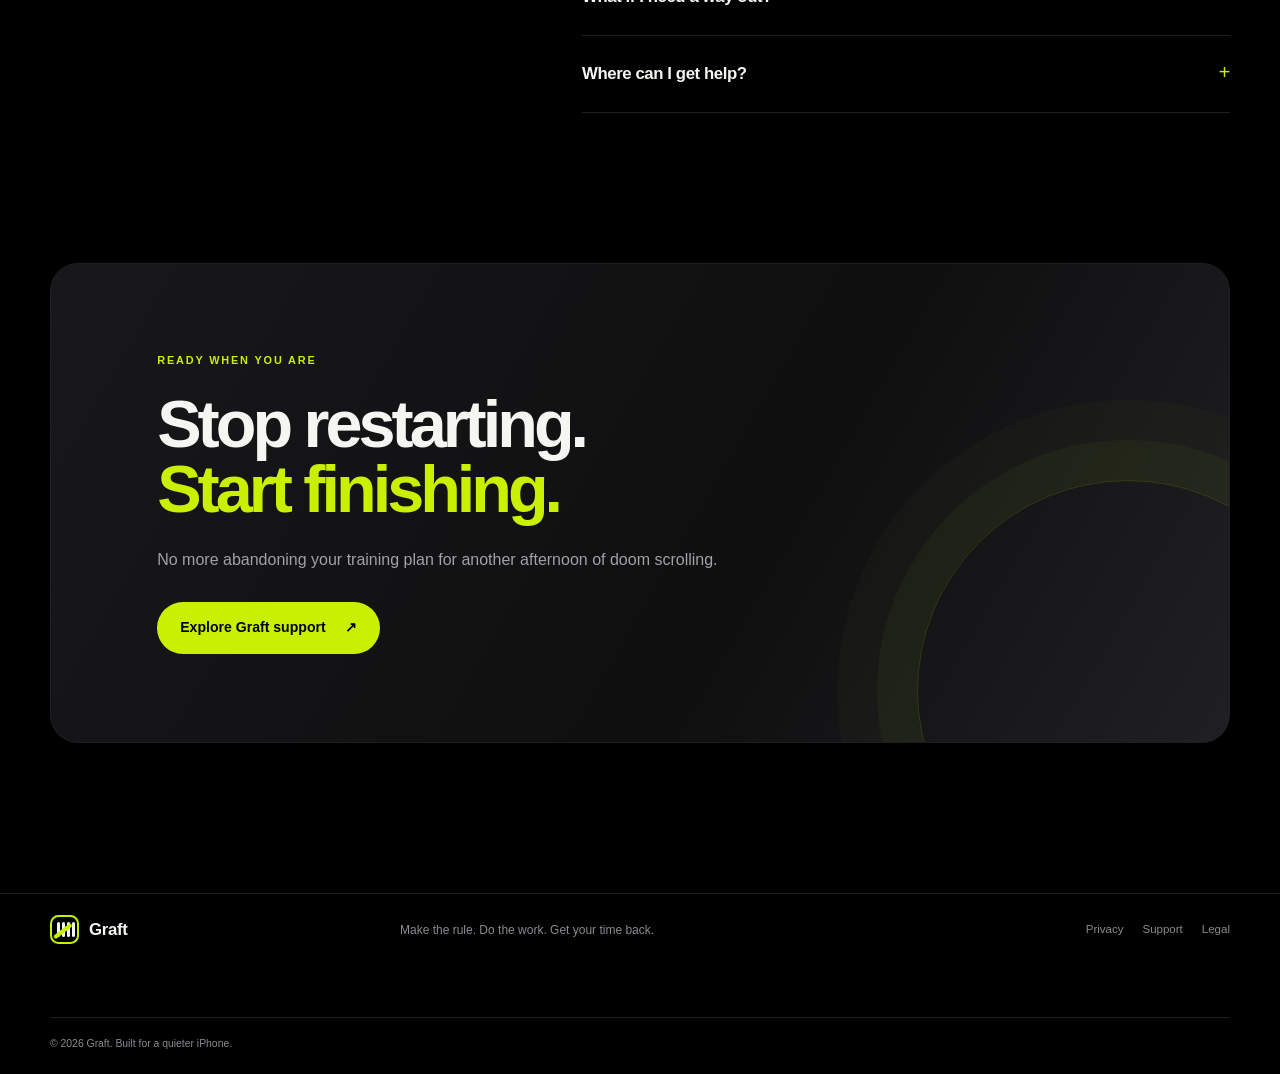
==== commit 7c931dbb: "Match animated tally mark to app icon" ====
--- a/index.html
+++ b/index.html
@@ -162,7 +162,7 @@
           <div class="feature-copy"><p class="feature-label">01 · Your contract</p><h3>Commit to your training plan. Stick with it this time.</h3><p>Sync with any training plan, such as Runna, through Apple Health. Graft turns each planned workout into a finish line you can actually keep.</p></div>
         </article>
         <article class="feature-card" data-reveal data-delay="80">
-          <div class="feature-visual shield-visual" aria-hidden="true"><span class="shield-shape"><span class="tally-mark"><i class="tally-mark-line"></i><i class="tally-mark-line"></i><i class="tally-mark-line"></i><i class="tally-mark-line"></i><b class="tally-mark-slash"></b></span></span><span class="shield-ring"></span><span class="shield-word">SHIELD<br>ACTIVE</span></div>
+          <div class="feature-visual shield-visual" aria-hidden="true"><span class="shield-shape"><span class="tally-mark"><i class="tally-mark-line"></i><i class="tally-mark-line"></i><i class="tally-mark-line"></i><i class="tally-mark-line"></i><b class="tally-mark-slash"></b></span></span><span class="shield-word">SHIELD<br>ACTIVE</span></div>
           <div class="feature-copy"><p class="feature-label">02 · The boundary</p><h3>Distraction, with a door.</h3><p>Apps, categories and typed websites stay behind a real boundary until your work is verified.</p></div>
         </article>
         <article class="feature-card" data-reveal data-delay="160">
--- a/assets/styles.css
+++ b/assets/styles.css
@@ -71,20 +71,16 @@
 
 .brand { display: inline-flex; align-items: center; gap: 10px; font-size: 1.05rem; font-weight: 700; letter-spacing: -.02em; }
 .brand-mark {
-  overflow: hidden;
   display: grid;
   width: 29px;
   height: 29px;
   place-items: center;
-  border: 1px solid var(--acid);
-  border-radius: 9px 9px 9px 3px;
-  background: #000000;
-}
-.tally-mark { position: relative; display: block; width: 100%; height: 100%; }
+}
+.tally-mark { position: relative; display: block; width: 100%; height: 100%; overflow: hidden; border: 2px solid var(--acid); border-radius: 29%; background: #000000; box-sizing: border-box; }
 .tally-mark-line, .tally-mark-slash { position: absolute; display: block; }
-.tally-mark-line { bottom: 16%; width: 12%; height: 68%; border-radius: 2px; background: var(--text); transform: scaleY(0); transform-origin: bottom center; animation: tally-line-draw .42s cubic-bezier(.22, .8, .3, 1) both; }
-.tally-mark-line:nth-child(1) { left: 20%; animation-delay: .05s; }.tally-mark-line:nth-child(2) { left: 39%; animation-delay: .24s; }.tally-mark-line:nth-child(3) { left: 58%; animation-delay: .43s; }.tally-mark-line:nth-child(4) { left: 77%; animation-delay: .62s; }
-.tally-mark-slash { bottom: 9%; left: 8%; width: 87%; height: 14%; border-radius: 2px; background: var(--acid); transform: rotate(-38deg) scaleX(0); transform-origin: left center; animation: tally-slash-draw .52s cubic-bezier(.22, .8, .3, 1) .86s both; }
+.tally-mark-line { bottom: 20%; width: 10%; height: 60%; border-radius: 999px; background: var(--text); transform: scaleY(0); transform-origin: bottom center; animation: tally-line-draw .42s cubic-bezier(.22, .8, .3, 1) both; }
+.tally-mark-line:nth-child(1) { left: 20%; animation-delay: .05s; }.tally-mark-line:nth-child(2) { left: 40%; animation-delay: .24s; }.tally-mark-line:nth-child(3) { left: 60%; animation-delay: .43s; }.tally-mark-line:nth-child(4) { left: 80%; animation-delay: .62s; }
+.tally-mark-slash { bottom: 10%; left: 8%; width: 87%; height: 14%; border-radius: 999px; background: var(--acid); transform: rotate(-38deg) scaleX(0); transform-origin: left center; animation: tally-slash-draw .52s cubic-bezier(.22, .8, .3, 1) .86s both; }
 @keyframes tally-line-draw { from { opacity: .25; transform: scaleY(0); } to { opacity: 1; transform: scaleY(1); } }
 @keyframes tally-slash-draw { from { opacity: .25; transform: rotate(-38deg) scaleX(0); } to { opacity: 1; transform: rotate(-38deg) scaleX(1); } }
 
@@ -131,7 +127,7 @@
 .phone-island { position: absolute; top: 10px; left: 50%; width: 81px; height: 23px; border-radius: 99px; background: var(--bg); transform: translateX(-50%); }
 .phone-status { display: flex; justify-content: space-between; padding: 0 9px; color: var(--text); font-family: ui-monospace, SFMono-Regular, Menlo, monospace; font-size: .55rem; font-weight: 700; }
 .phone-appbar { display: flex; align-items: center; gap: 7px; margin-top: 35px; color: var(--text); font-size: .7rem; font-weight: 700; letter-spacing: -.01em; }
-.mini-mark { display: grid; width: 19px; height: 19px; overflow: hidden; place-items: center; border: 1px solid var(--acid); border-radius: 6px 6px 6px 2px; background: #000000; }
+.mini-mark { display: grid; width: 19px; height: 19px; place-items: center; }
 .phone-menu { margin-left: auto; color: var(--text-dim); letter-spacing: 3px; }
 .phone-date, .phone-list-label { margin-top: 34px; color: var(--text-dim); font-family: ui-monospace, SFMono-Regular, Menlo, monospace; font-size: .48rem; font-weight: 700; letter-spacing: .14em; }
 .phone-heading { margin-top: 9px; color: var(--text); font-size: 2.18rem; font-weight: 540; letter-spacing: -.08em; line-height: .92; }
@@ -172,7 +168,7 @@
 
 .features-section { padding-top: 0; }.feature-heading { display: flex; align-items: end; justify-content: space-between; margin-bottom: 52px; }.feature-heading h2 { margin-bottom: 0; }.feature-grid { display: grid; grid-template-columns: 1.18fr .82fr; gap: 18px; }.feature-card { overflow: hidden; min-height: 470px; border: 1px solid var(--line); border-radius: var(--radius-lg); background: var(--surface); }.feature-card-large { grid-row: span 2; display: grid; grid-template-rows: 1.12fr .88fr; }.feature-visual { position: relative; overflow: hidden; background: var(--surface-raised); }.feature-copy { padding: 28px 30px 30px; }.feature-copy h3 { max-width: 350px; margin: 11px 0 10px; font-size: clamp(1.35rem, 2vw, 1.85rem); letter-spacing: -.05em; line-height: 1.05; }.feature-copy p:last-child { max-width: 410px; margin-bottom: 0; color: var(--text-soft); font-size: .86rem; line-height: 1.6; }
 .plan-visual { padding: 28px 32px; background: radial-gradient(circle at 80% 30%, rgba(200,240,0,.08), transparent 33%), linear-gradient(145deg, var(--surface), var(--bg-soft)); }.visual-kicker { color: var(--text-dim); font-family: ui-monospace, SFMono-Regular, Menlo, monospace; font-size: .6rem; letter-spacing: .12em; }.plan-days { display: flex; justify-content: space-between; max-width: 460px; margin: 50px auto 28px; color: var(--text-dim); font-family: ui-monospace, SFMono-Regular, Menlo, monospace; font-size: .7rem; }.plan-days span { display: grid; width: 31px; height: 31px; place-items: center; border: 1px solid transparent; border-radius: 50%; }.plan-days .day-done { color: #000000; background: var(--acid); }.plan-days .day-active { border-color: var(--acid); color: var(--acid); }.plan-main { display: flex; max-width: 460px; align-items: center; gap: 14px; margin: 0 auto; padding: 17px; border: 1px solid var(--acid-deep); border-radius: 15px; background: #131804; }.plan-icon { display: grid; width: 42px; height: 42px; place-items: center; border-radius: 12px; background: var(--acid); color: #000000; font-size: 1.1rem; }.plan-main b, .plan-main small { display: block; }.plan-main b { font-size: .86rem; }.plan-main small { margin-top: 3px; color: var(--text-dim); font-size: .66rem; }.plan-main strong { margin-left: auto; color: var(--acid); font-family: ui-monospace, SFMono-Regular, Menlo, monospace; font-size: .58rem; font-weight: 500; }.plan-bottom { display: flex; align-items: end; gap: 8px; max-width: 460px; height: 65px; margin: 20px auto 0; }.tiny-bar { display: block; width: 25%; height: 100%; border-radius: 5px 5px 0 0; background: rgba(200,240,0,.20); }.tiny-bar-short { height: 50%; }.tiny-bar-mid { height: 72%; background: rgba(200,240,0,.45); }
-.shield-visual { display: grid; min-height: 205px; place-items: center; background: radial-gradient(circle at 50% 45%, rgba(200,240,0,.08), transparent 45%), var(--bg-soft); }.shield-shape { position: relative; z-index: 1; display: grid; width: 83px; height: 98px; padding: 15px; place-items: center; border: 1px solid var(--acid); border-radius: 43% 43% 52% 52% / 30% 30% 68% 68%; }.shield-shape::after { position: absolute; inset: 9px; border: 1px solid rgba(200,240,0,.25); border-radius: inherit; content: ""; }.shield-ring { position: absolute; width: 180px; height: 180px; border: 1px dashed rgba(200,240,0,.16); border-radius: 50%; }.shield-word { position: absolute; bottom: 19px; color: var(--text-dim); font-family: ui-monospace, SFMono-Regular, Menlo, monospace; font-size: .48rem; letter-spacing: .12em; line-height: 1.5; text-align: center; }.break-visual { display: flex; min-height: 205px; flex-direction: column; align-items: center; justify-content: center; background: radial-gradient(circle at 52% 50%, rgba(90,169,255,.12), transparent 40%), var(--bg-soft); }.break-time { color: var(--text); font-family: ui-monospace, SFMono-Regular, Menlo, monospace; font-size: 2.4rem; letter-spacing: -.08em; }.break-bar { width: 58%; margin-top: 18px; background: rgba(90,169,255,.16); }.break-bar i { display: block; width: 62%; height: 100%; border-radius: inherit; background: var(--coral); box-shadow: 0 0 12px rgba(90,169,255,.45); }.break-caption { margin-top: 10px; color: var(--text-dim); font-family: ui-monospace, SFMono-Regular, Menlo, monospace; font-size: .5rem; letter-spacing: .13em; }
+.shield-visual { display: grid; min-height: 205px; place-items: center; background: radial-gradient(circle at 50% 45%, rgba(200,240,0,.08), transparent 45%), var(--bg-soft); }.shield-shape { position: relative; z-index: 1; display: grid; width: 122px; height: 122px; place-items: center; }.shield-word { position: absolute; bottom: 19px; color: var(--text-dim); font-family: ui-monospace, SFMono-Regular, Menlo, monospace; font-size: .48rem; letter-spacing: .12em; line-height: 1.5; text-align: center; }.break-visual { display: flex; min-height: 205px; flex-direction: column; align-items: center; justify-content: center; background: radial-gradient(circle at 52% 50%, rgba(90,169,255,.12), transparent 40%), var(--bg-soft); }.break-time { color: var(--text); font-family: ui-monospace, SFMono-Regular, Menlo, monospace; font-size: 2.4rem; letter-spacing: -.08em; }.break-bar { width: 58%; margin-top: 18px; background: rgba(90,169,255,.16); }.break-bar i { display: block; width: 62%; height: 100%; border-radius: inherit; background: var(--coral); box-shadow: 0 0 12px rgba(90,169,255,.45); }.break-caption { margin-top: 10px; color: var(--text-dim); font-family: ui-monospace, SFMono-Regular, Menlo, monospace; font-size: .5rem; letter-spacing: .13em; }
 
 .manifesto-section { border-top: 1px solid var(--line); border-bottom: 1px solid var(--line); background: var(--surface); color: var(--text); }.manifesto-inner { display: grid; grid-template-columns: .55fr 1.45fr; align-items: start; gap: 70px; }.manifesto-inner .eyebrow { color: var(--acid); }.manifesto-inner blockquote { max-width: 800px; margin: -10px 0 22px; font-size: clamp(2rem, 4vw, 4rem); font-weight: 540; letter-spacing: -.06em; line-height: 1.03; }.manifesto-inner blockquote em { color: var(--acid); font-style: normal; }.manifesto-foot { grid-column: 2; max-width: 470px; margin: -10px 0 0; color: var(--text-soft); font-size: .78rem; line-height: 1.55; }
 
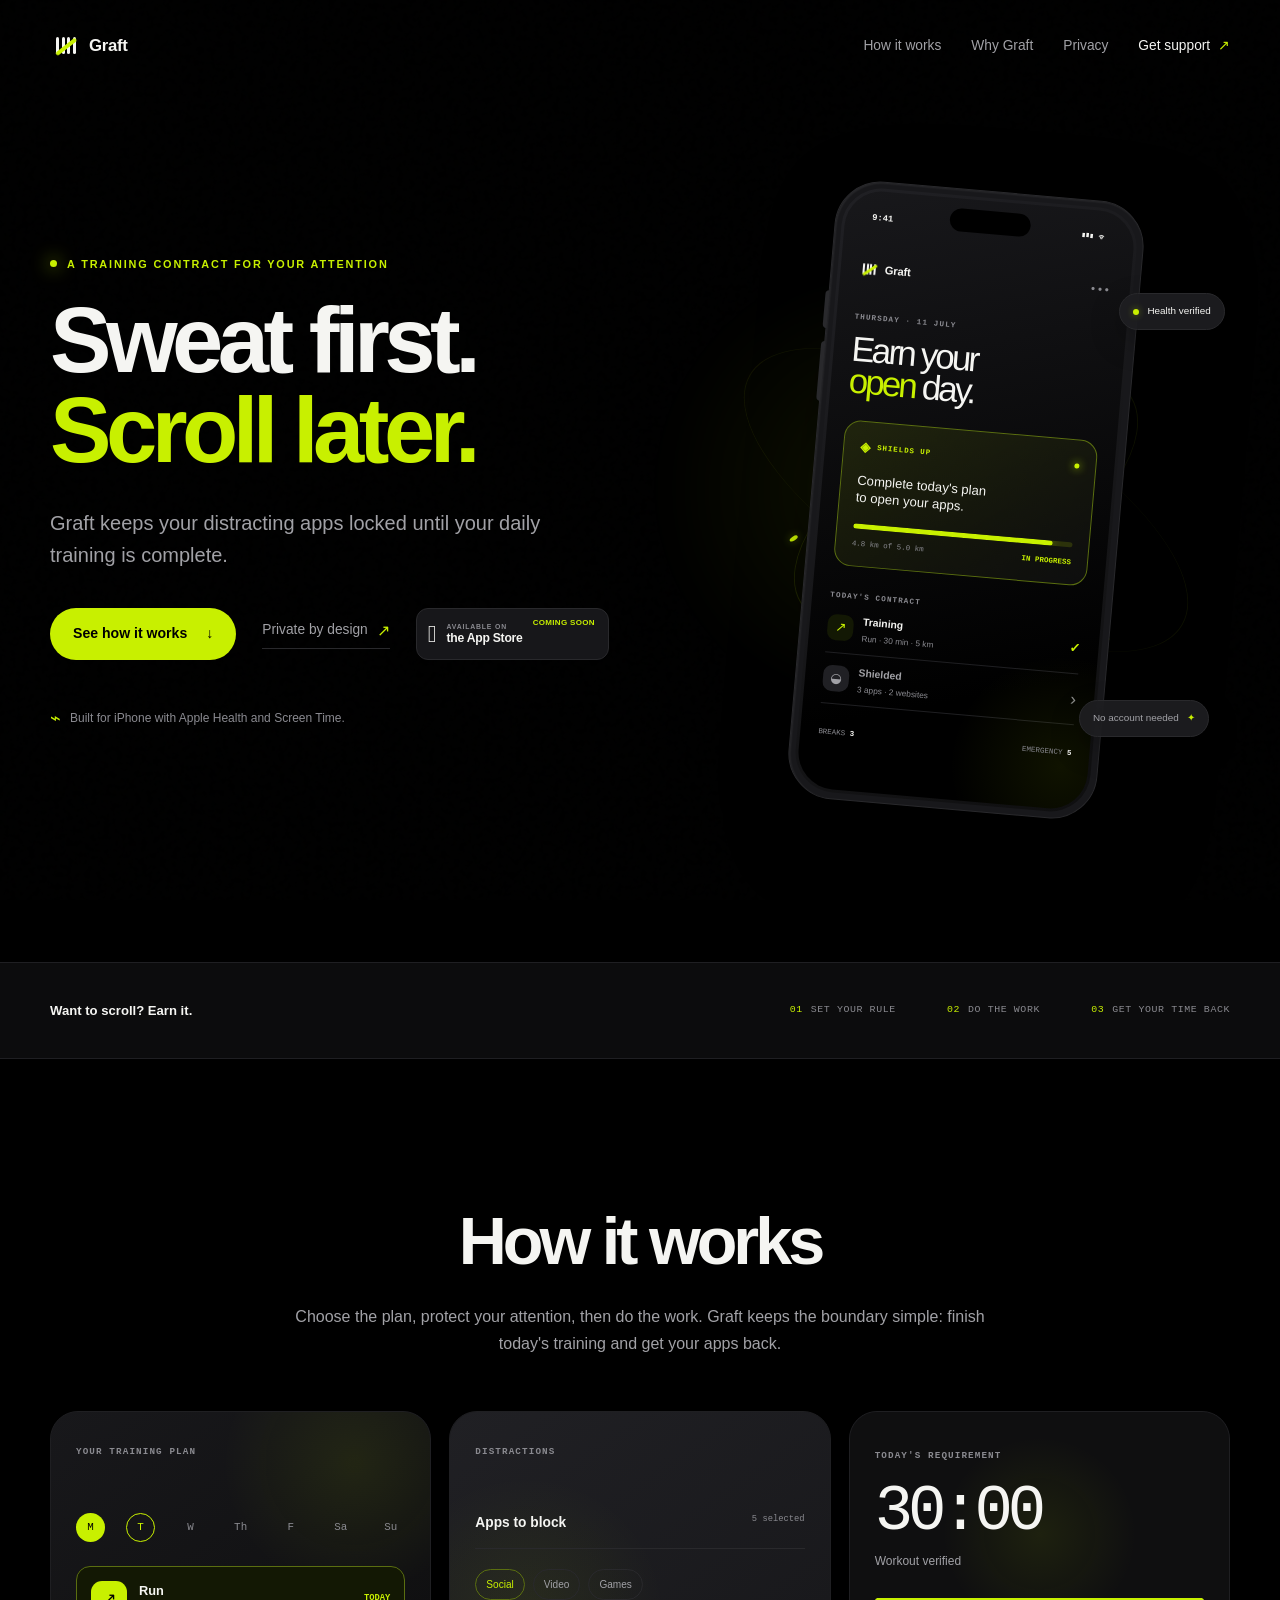
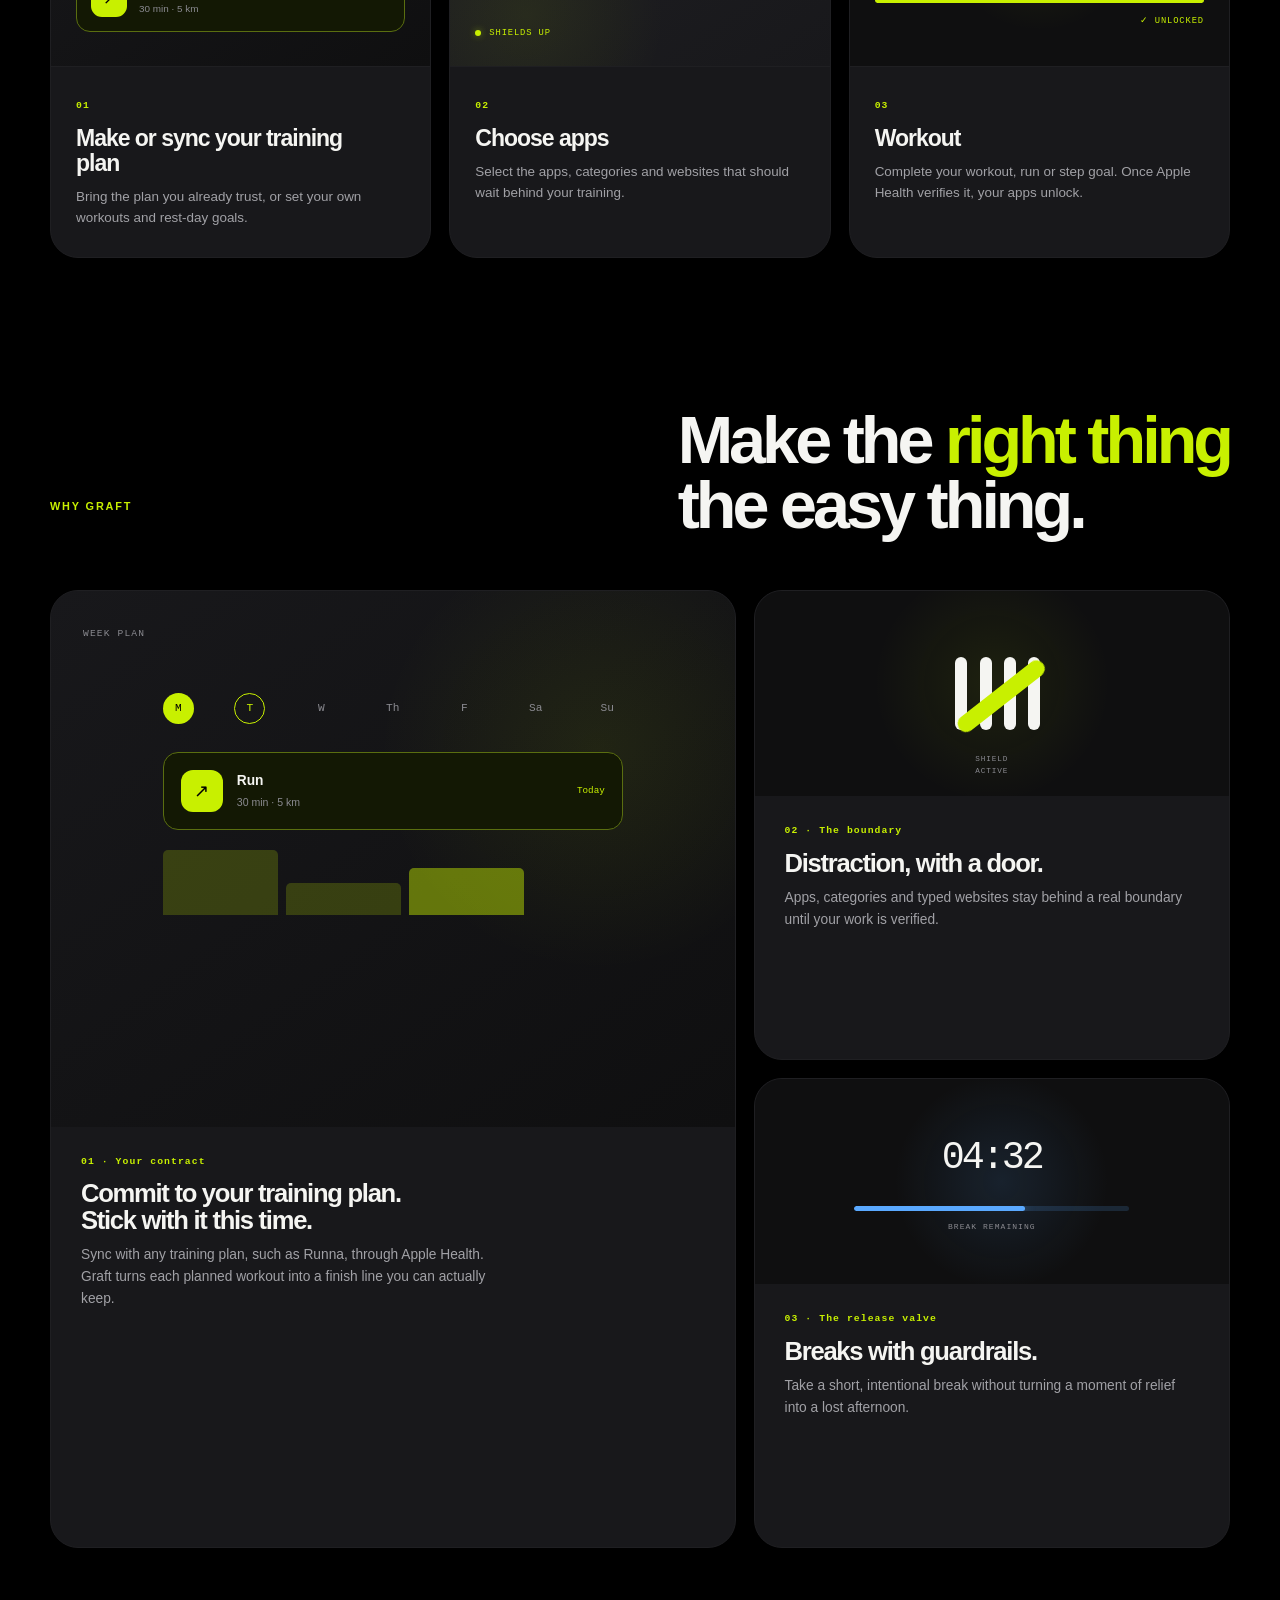
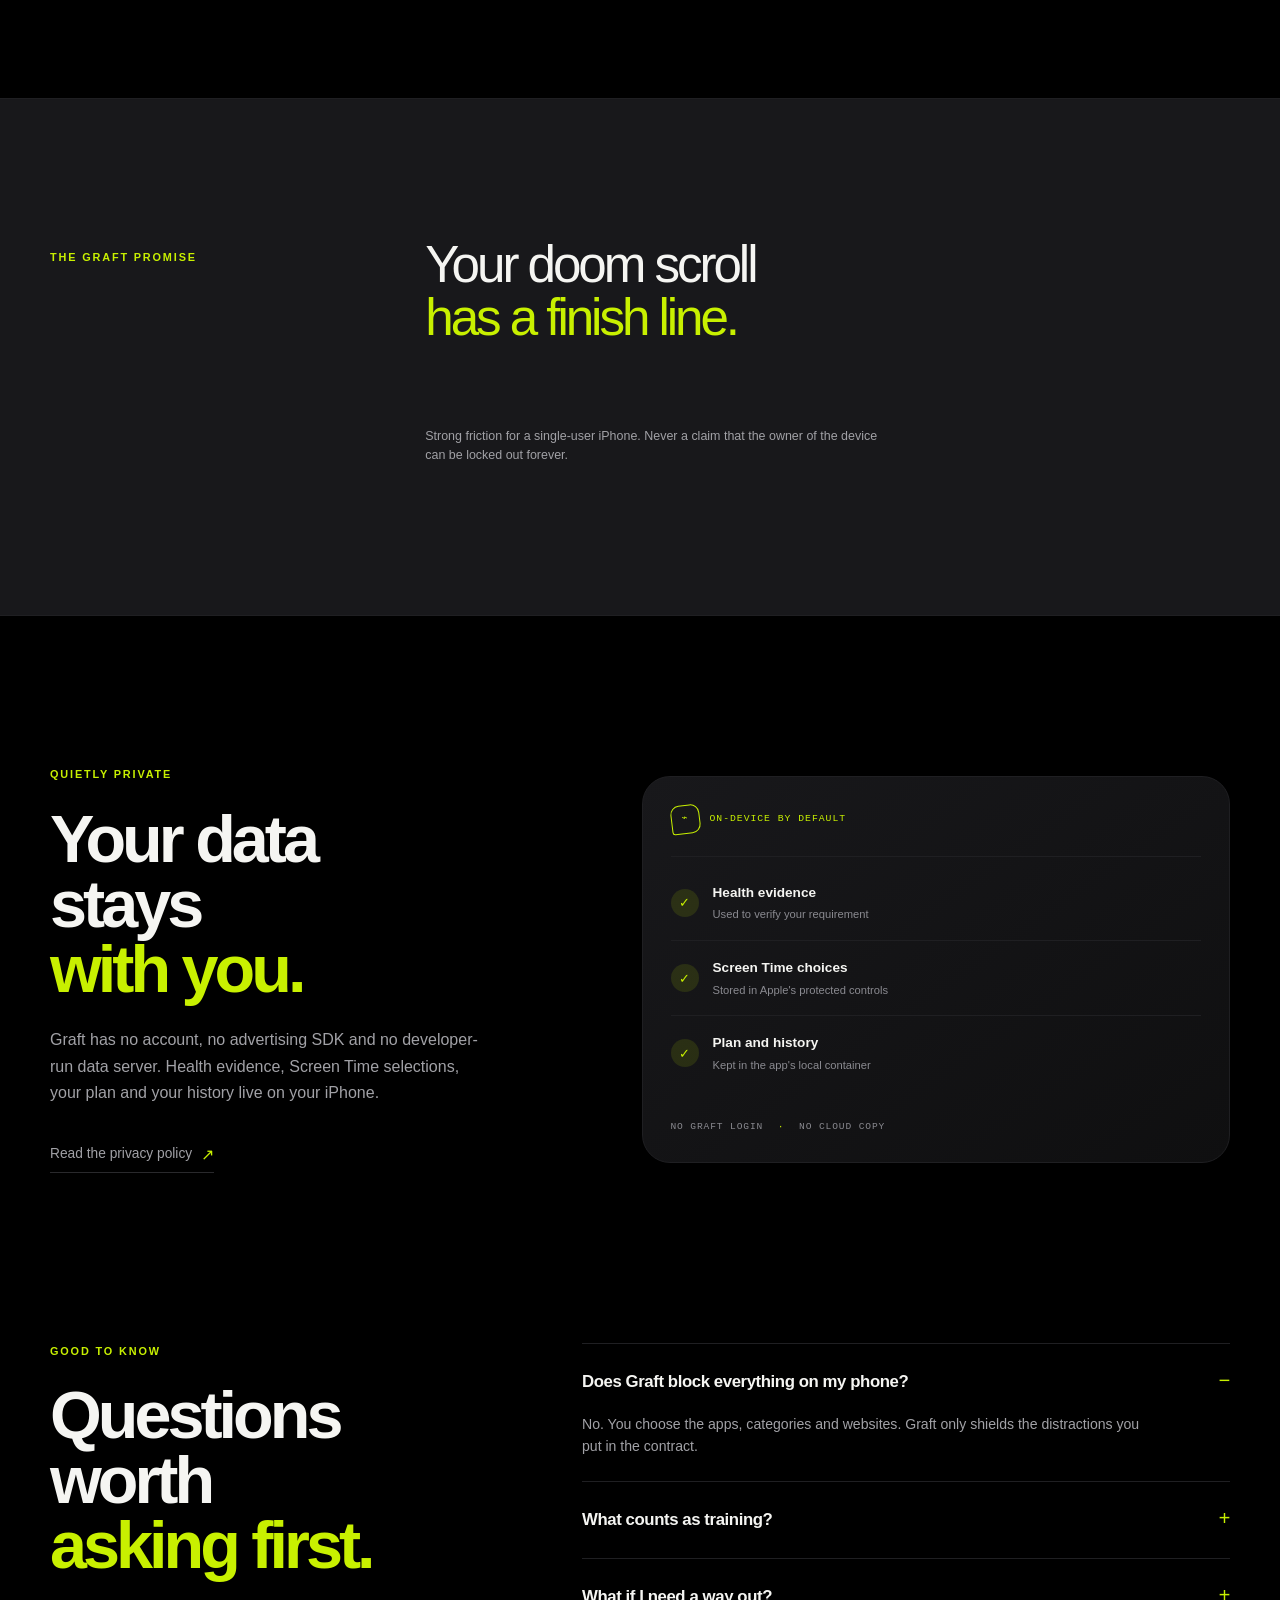
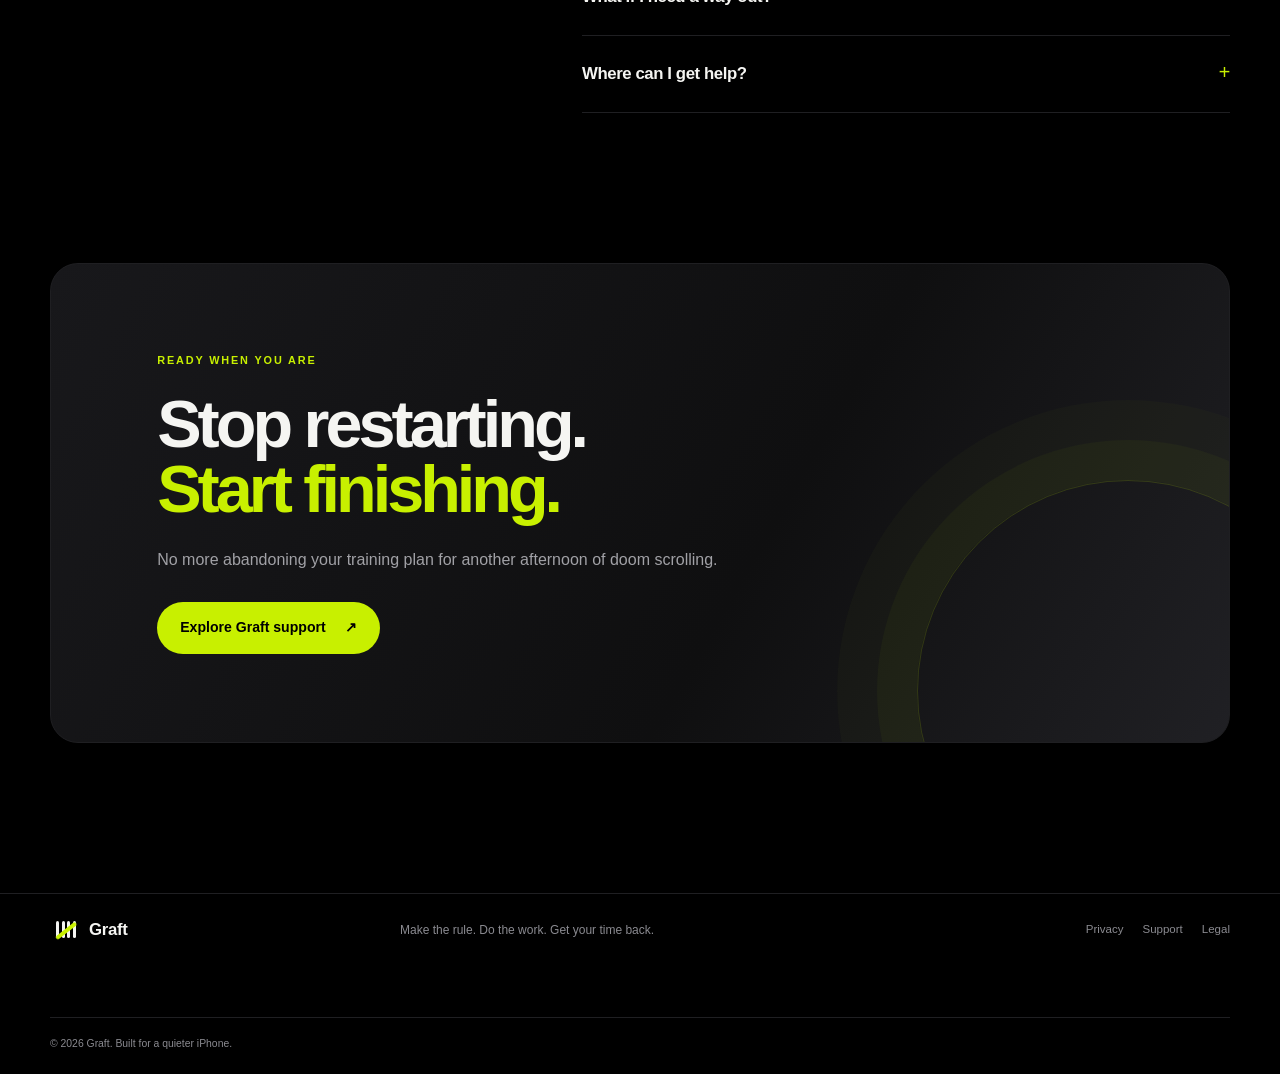
==== commit 120a2fd7: "Correct phone progress preview" ====
--- a/index.html
+++ b/index.html
@@ -72,7 +72,7 @@
               <div class="lock-card-top"><span class="lock-icon">◈</span><span>SHIELDS UP</span><span class="lock-pulse"></span></div>
               <p>Complete today's plan<br>to open your apps.</p>
               <div class="progress-line"><span></span></div>
-              <div class="progress-caption"><span>5.2 km of 5.0 km</span><strong>DONE</strong></div>
+              <div class="progress-caption"><span>4.8 km of 5.0 km</span><strong>IN PROGRESS</strong></div>
             </div>
             <div class="phone-list-label">TODAY'S CONTRACT</div>
             <div class="phone-row"><span class="row-symbol">↗</span><span><b>Training</b><small>Run · 30 min · 5 km</small></span><strong class="row-check">✓</strong></div>
--- a/assets/styles.css
+++ b/assets/styles.css
@@ -76,11 +76,11 @@
   height: 29px;
   place-items: center;
 }
-.tally-mark { position: relative; display: block; width: 100%; height: 100%; overflow: hidden; border: 2px solid var(--acid); border-radius: 29%; background: #000000; box-sizing: border-box; }
+.tally-mark { position: relative; display: block; width: 100%; height: 100%; overflow: hidden; }
 .tally-mark-line, .tally-mark-slash { position: absolute; display: block; }
-.tally-mark-line { bottom: 20%; width: 10%; height: 60%; border-radius: 999px; background: var(--text); transform: scaleY(0); transform-origin: bottom center; animation: tally-line-draw .42s cubic-bezier(.22, .8, .3, 1) both; }
+.tally-mark-line { bottom: 20%; width: 10%; height: 60%; border-radius: 999px; background: var(--text); transform: scaleY(0); transform-origin: top center; animation: tally-line-draw .42s cubic-bezier(.22, .8, .3, 1) both; }
 .tally-mark-line:nth-child(1) { left: 20%; animation-delay: .05s; }.tally-mark-line:nth-child(2) { left: 40%; animation-delay: .24s; }.tally-mark-line:nth-child(3) { left: 60%; animation-delay: .43s; }.tally-mark-line:nth-child(4) { left: 80%; animation-delay: .62s; }
-.tally-mark-slash { bottom: 10%; left: 8%; width: 87%; height: 14%; border-radius: 999px; background: var(--acid); transform: rotate(-38deg) scaleX(0); transform-origin: left center; animation: tally-slash-draw .52s cubic-bezier(.22, .8, .3, 1) .86s both; }
+.tally-mark-slash { top: 18%; right: 8%; width: 87%; height: 14%; border-radius: 999px; background: var(--acid); transform: rotate(-38deg) scaleX(0); transform-origin: right center; animation: tally-slash-draw .52s cubic-bezier(.22, .8, .3, 1) .86s both; }
 @keyframes tally-line-draw { from { opacity: .25; transform: scaleY(0); } to { opacity: 1; transform: scaleY(1); } }
 @keyframes tally-slash-draw { from { opacity: .25; transform: rotate(-38deg) scaleX(0); } to { opacity: 1; transform: rotate(-38deg) scaleX(1); } }
 
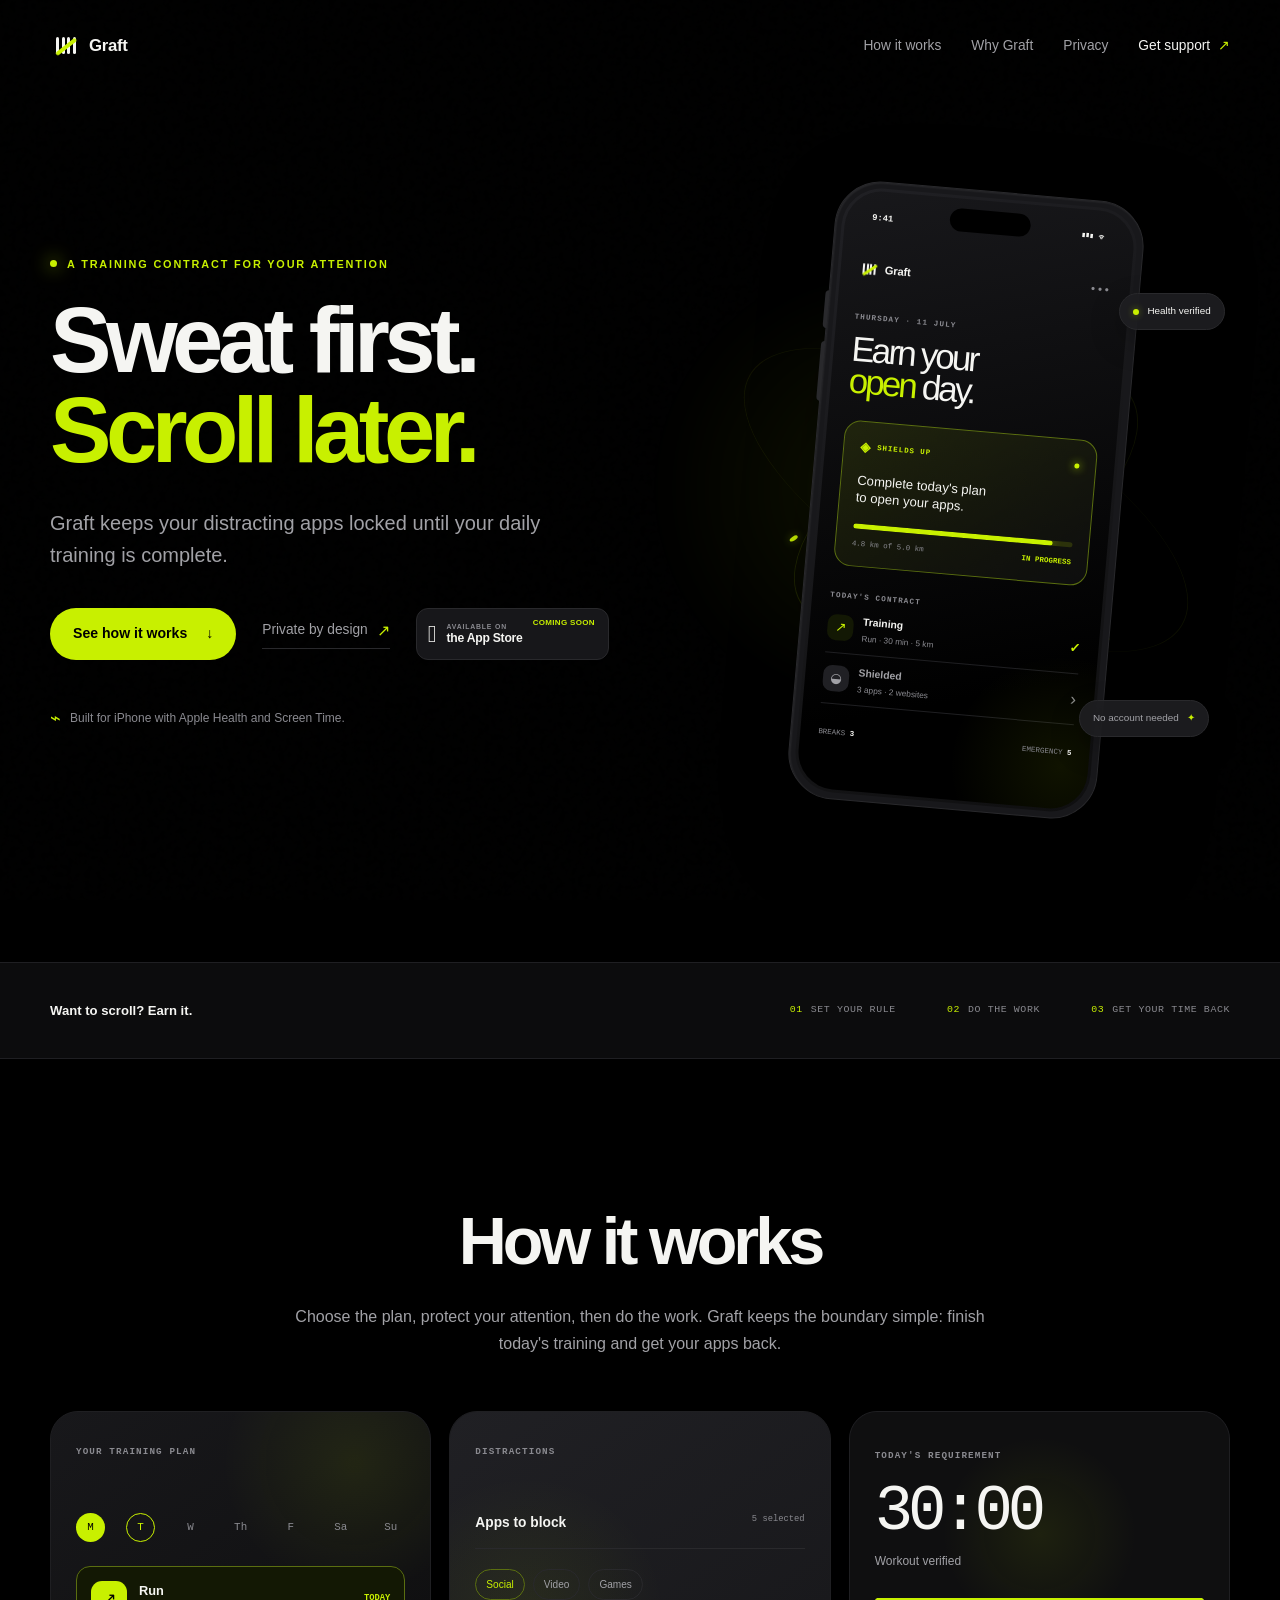
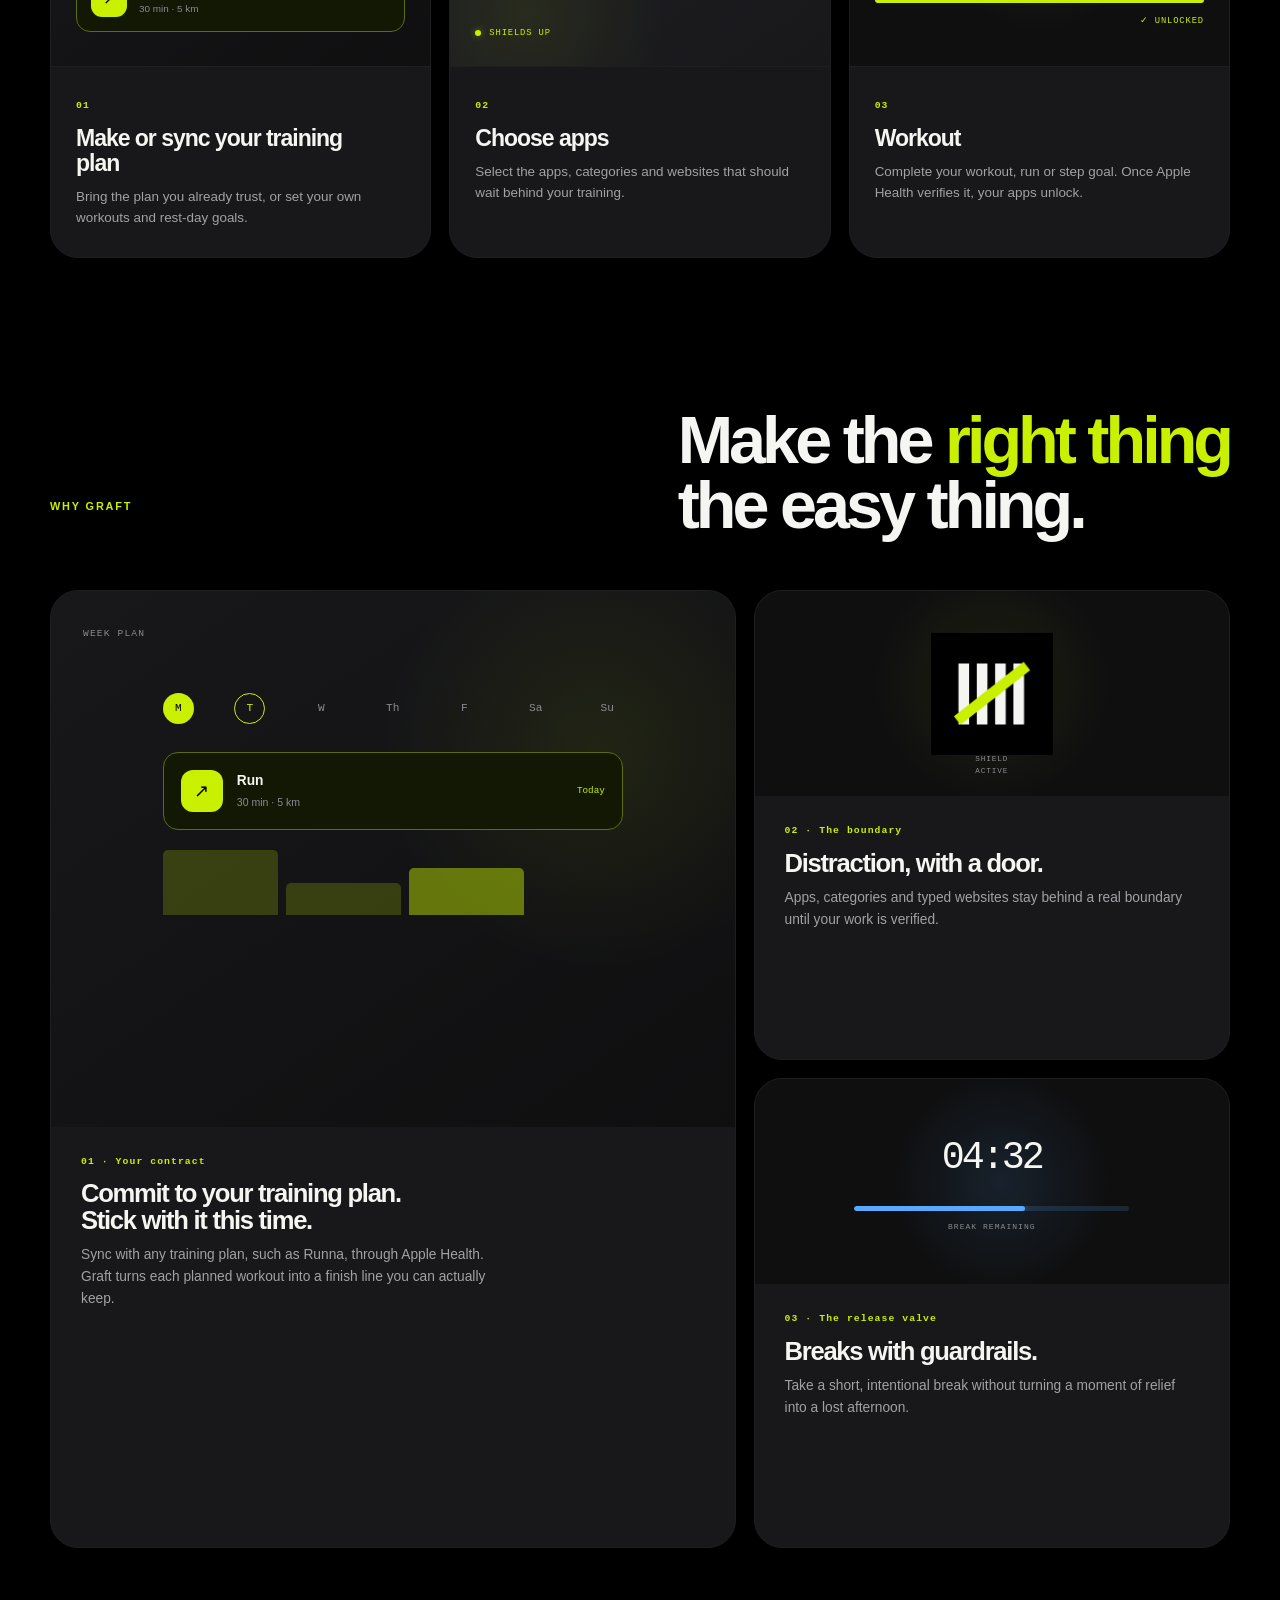
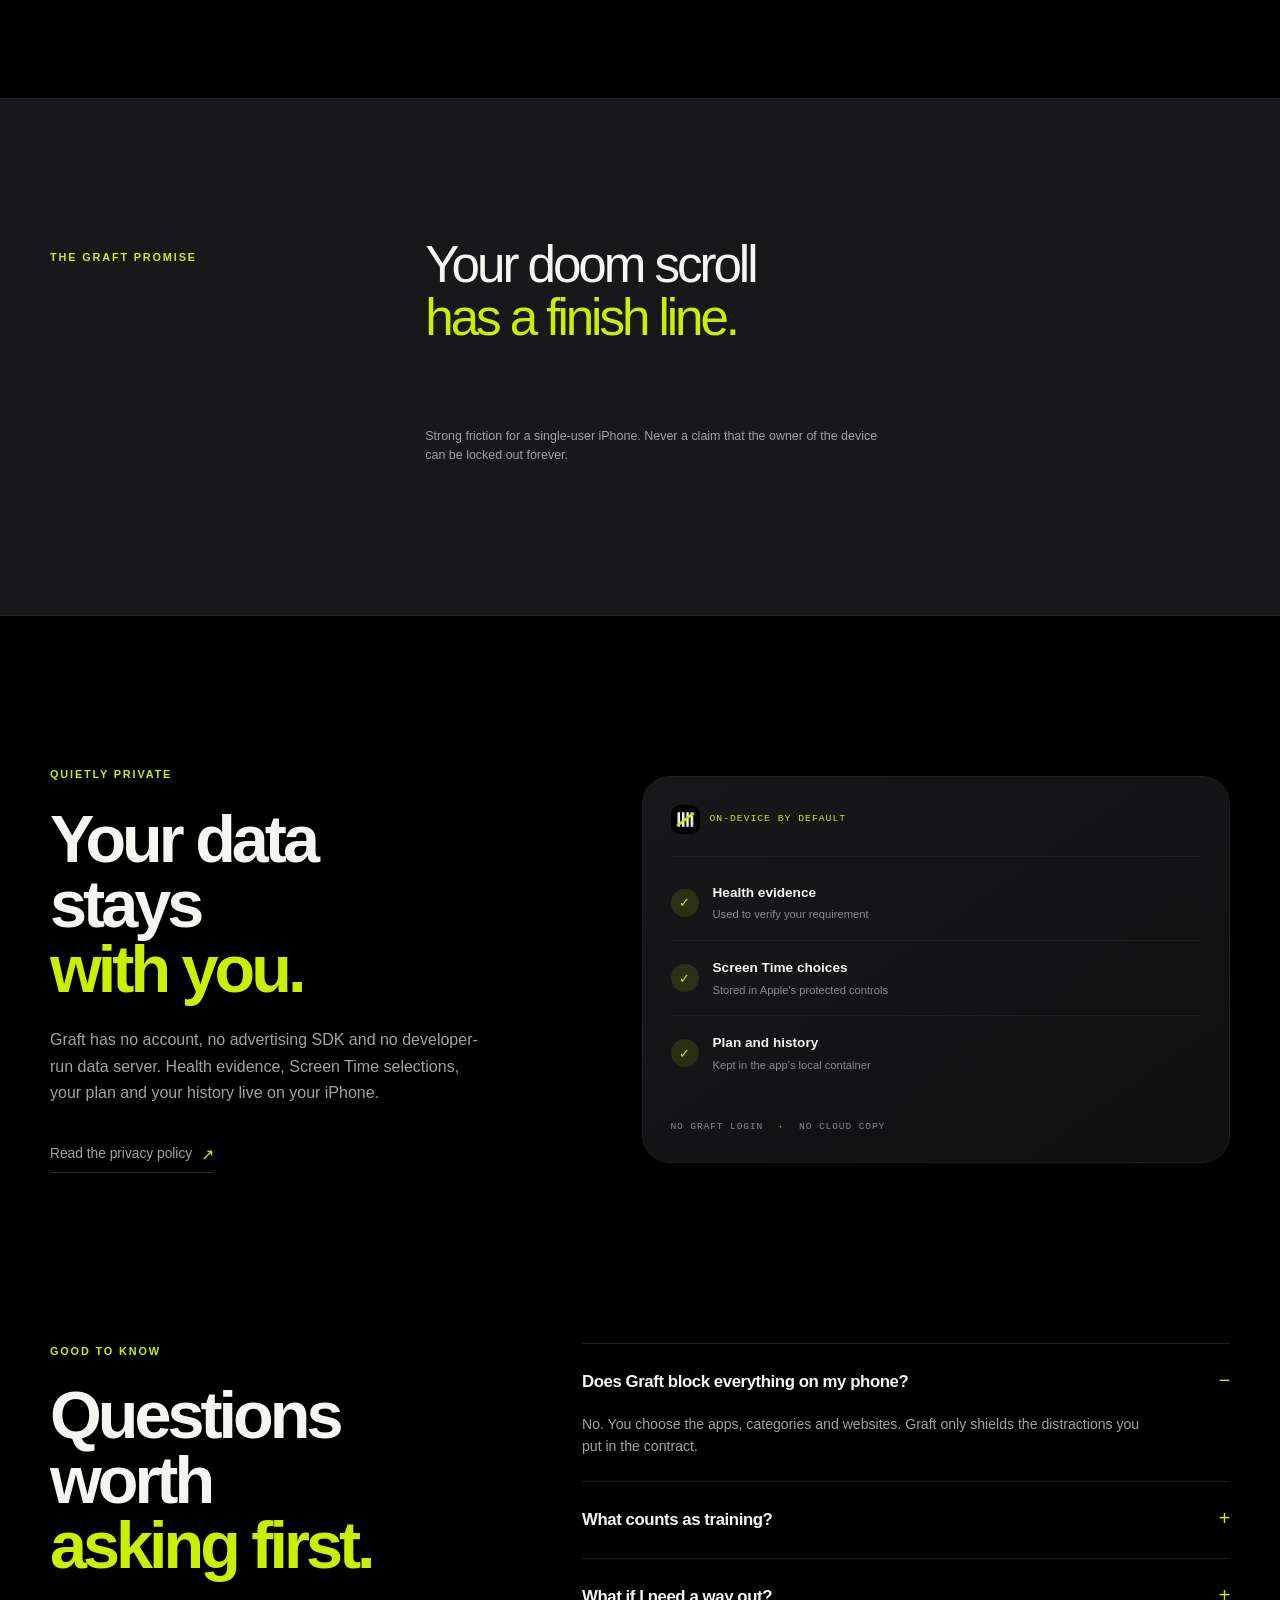
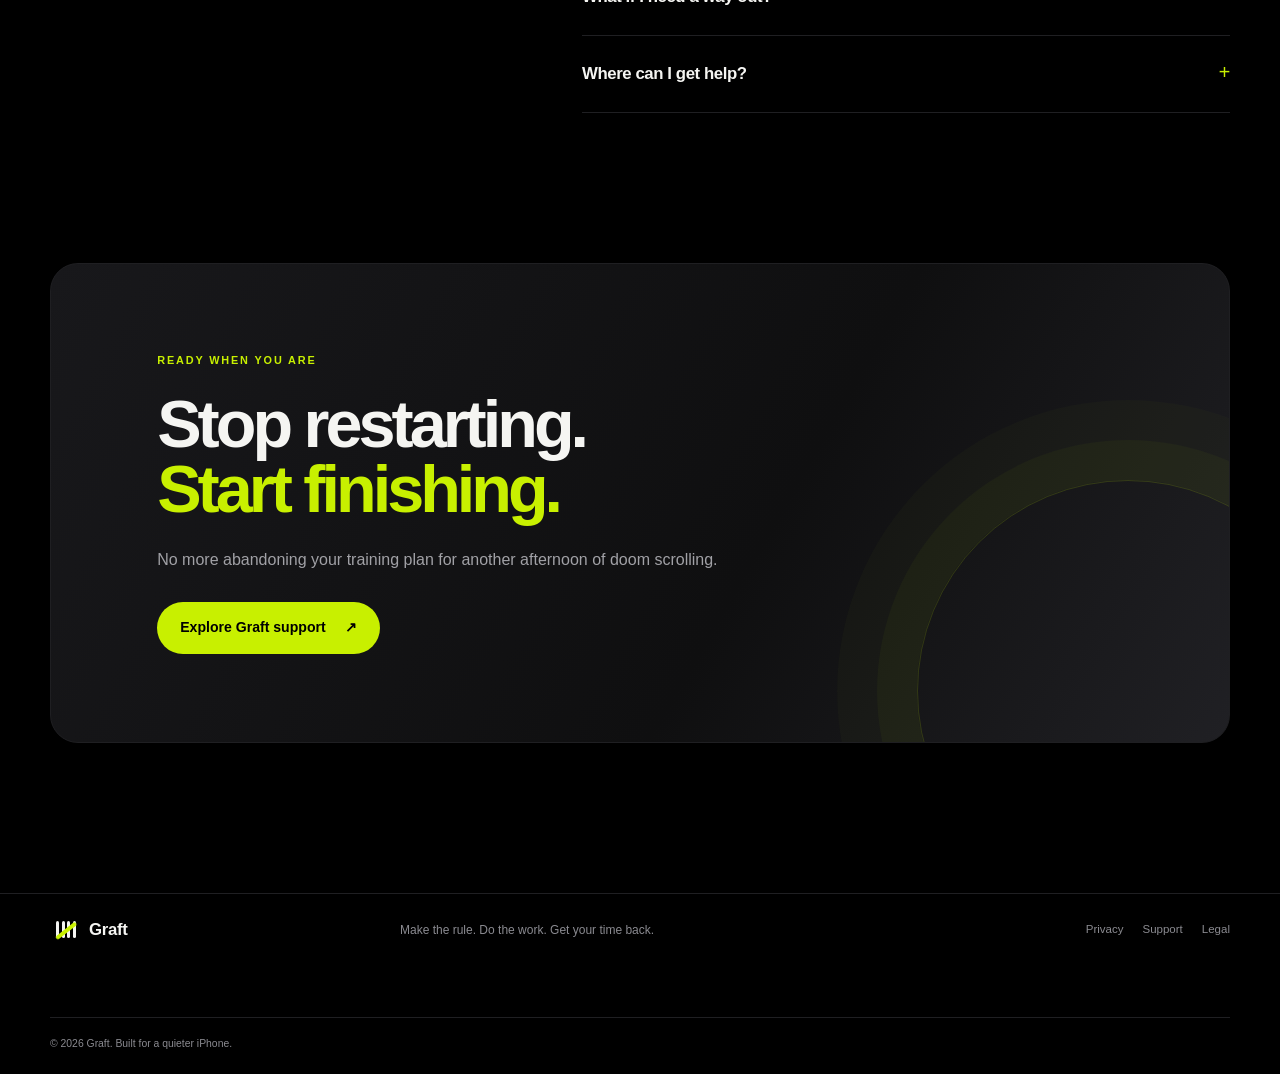
==== commit 95bc2b15: "Use the app icon for homepage brand marks" ====
--- a/index.html
+++ b/index.html
@@ -162,7 +162,7 @@
           <div class="feature-copy"><p class="feature-label">01 · Your contract</p><h3>Commit to your training plan. Stick with it this time.</h3><p>Sync with any training plan, such as Runna, through Apple Health. Graft turns each planned workout into a finish line you can actually keep.</p></div>
         </article>
         <article class="feature-card" data-reveal data-delay="80">
-          <div class="feature-visual shield-visual" aria-hidden="true"><span class="shield-shape"><span class="tally-mark"><i class="tally-mark-line"></i><i class="tally-mark-line"></i><i class="tally-mark-line"></i><i class="tally-mark-line"></i><b class="tally-mark-slash"></b></span></span><span class="shield-word">SHIELD<br>ACTIVE</span></div>
+          <div class="feature-visual shield-visual" aria-hidden="true"><span class="shield-shape"><img src="assets/app-icon.png" alt=""></span><span class="shield-word">SHIELD<br>ACTIVE</span></div>
           <div class="feature-copy"><p class="feature-label">02 · The boundary</p><h3>Distraction, with a door.</h3><p>Apps, categories and typed websites stay behind a real boundary until your work is verified.</p></div>
         </article>
         <article class="feature-card" data-reveal data-delay="160">
@@ -189,7 +189,7 @@
           <a class="text-link" href="privacy.html">Read the privacy policy <span aria-hidden="true">↗</span></a>
         </div>
         <div class="privacy-card" data-reveal data-delay="100">
-          <div class="privacy-card-header"><span class="privacy-lock" aria-hidden="true">⌁</span><span>ON-DEVICE BY DEFAULT</span></div>
+          <div class="privacy-card-header"><span class="privacy-mark" aria-hidden="true"><img src="assets/app-icon.png" alt=""></span><span>ON-DEVICE BY DEFAULT</span></div>
           <div class="privacy-list">
             <div><span class="privacy-check">✓</span><span><b>Health evidence</b><small>Used to verify your requirement</small></span></div>
             <div><span class="privacy-check">✓</span><span><b>Screen Time choices</b><small>Stored in Apple's protected controls</small></span></div>
--- a/assets/styles.css
+++ b/assets/styles.css
@@ -75,6 +75,12 @@
   width: 29px;
   height: 29px;
   place-items: center;
+}
+.brand-mark img {
+  display: block;
+  width: 100%;
+  height: 100%;
+  object-fit: contain;
 }
 .tally-mark { position: relative; display: block; width: 100%; height: 100%; overflow: hidden; }
 .tally-mark-line, .tally-mark-slash { position: absolute; display: block; }
@@ -168,11 +174,11 @@
 
 .features-section { padding-top: 0; }.feature-heading { display: flex; align-items: end; justify-content: space-between; margin-bottom: 52px; }.feature-heading h2 { margin-bottom: 0; }.feature-grid { display: grid; grid-template-columns: 1.18fr .82fr; gap: 18px; }.feature-card { overflow: hidden; min-height: 470px; border: 1px solid var(--line); border-radius: var(--radius-lg); background: var(--surface); }.feature-card-large { grid-row: span 2; display: grid; grid-template-rows: 1.12fr .88fr; }.feature-visual { position: relative; overflow: hidden; background: var(--surface-raised); }.feature-copy { padding: 28px 30px 30px; }.feature-copy h3 { max-width: 350px; margin: 11px 0 10px; font-size: clamp(1.35rem, 2vw, 1.85rem); letter-spacing: -.05em; line-height: 1.05; }.feature-copy p:last-child { max-width: 410px; margin-bottom: 0; color: var(--text-soft); font-size: .86rem; line-height: 1.6; }
 .plan-visual { padding: 28px 32px; background: radial-gradient(circle at 80% 30%, rgba(200,240,0,.08), transparent 33%), linear-gradient(145deg, var(--surface), var(--bg-soft)); }.visual-kicker { color: var(--text-dim); font-family: ui-monospace, SFMono-Regular, Menlo, monospace; font-size: .6rem; letter-spacing: .12em; }.plan-days { display: flex; justify-content: space-between; max-width: 460px; margin: 50px auto 28px; color: var(--text-dim); font-family: ui-monospace, SFMono-Regular, Menlo, monospace; font-size: .7rem; }.plan-days span { display: grid; width: 31px; height: 31px; place-items: center; border: 1px solid transparent; border-radius: 50%; }.plan-days .day-done { color: #000000; background: var(--acid); }.plan-days .day-active { border-color: var(--acid); color: var(--acid); }.plan-main { display: flex; max-width: 460px; align-items: center; gap: 14px; margin: 0 auto; padding: 17px; border: 1px solid var(--acid-deep); border-radius: 15px; background: #131804; }.plan-icon { display: grid; width: 42px; height: 42px; place-items: center; border-radius: 12px; background: var(--acid); color: #000000; font-size: 1.1rem; }.plan-main b, .plan-main small { display: block; }.plan-main b { font-size: .86rem; }.plan-main small { margin-top: 3px; color: var(--text-dim); font-size: .66rem; }.plan-main strong { margin-left: auto; color: var(--acid); font-family: ui-monospace, SFMono-Regular, Menlo, monospace; font-size: .58rem; font-weight: 500; }.plan-bottom { display: flex; align-items: end; gap: 8px; max-width: 460px; height: 65px; margin: 20px auto 0; }.tiny-bar { display: block; width: 25%; height: 100%; border-radius: 5px 5px 0 0; background: rgba(200,240,0,.20); }.tiny-bar-short { height: 50%; }.tiny-bar-mid { height: 72%; background: rgba(200,240,0,.45); }
-.shield-visual { display: grid; min-height: 205px; place-items: center; background: radial-gradient(circle at 50% 45%, rgba(200,240,0,.08), transparent 45%), var(--bg-soft); }.shield-shape { position: relative; z-index: 1; display: grid; width: 122px; height: 122px; place-items: center; }.shield-word { position: absolute; bottom: 19px; color: var(--text-dim); font-family: ui-monospace, SFMono-Regular, Menlo, monospace; font-size: .48rem; letter-spacing: .12em; line-height: 1.5; text-align: center; }.break-visual { display: flex; min-height: 205px; flex-direction: column; align-items: center; justify-content: center; background: radial-gradient(circle at 52% 50%, rgba(90,169,255,.12), transparent 40%), var(--bg-soft); }.break-time { color: var(--text); font-family: ui-monospace, SFMono-Regular, Menlo, monospace; font-size: 2.4rem; letter-spacing: -.08em; }.break-bar { width: 58%; margin-top: 18px; background: rgba(90,169,255,.16); }.break-bar i { display: block; width: 62%; height: 100%; border-radius: inherit; background: var(--coral); box-shadow: 0 0 12px rgba(90,169,255,.45); }.break-caption { margin-top: 10px; color: var(--text-dim); font-family: ui-monospace, SFMono-Regular, Menlo, monospace; font-size: .5rem; letter-spacing: .13em; }
+.shield-visual { display: grid; min-height: 205px; place-items: center; background: radial-gradient(circle at 50% 45%, rgba(200,240,0,.08), transparent 45%), var(--bg-soft); }.shield-shape { position: relative; z-index: 1; display: grid; width: 122px; height: 122px; place-items: center; }.shield-shape img { display: block; width: 100%; height: 100%; object-fit: contain; }.shield-word { position: absolute; bottom: 19px; color: var(--text-dim); font-family: ui-monospace, SFMono-Regular, Menlo, monospace; font-size: .48rem; letter-spacing: .12em; line-height: 1.5; text-align: center; }.break-visual { display: flex; min-height: 205px; flex-direction: column; align-items: center; justify-content: center; background: radial-gradient(circle at 52% 50%, rgba(90,169,255,.12), transparent 40%), var(--bg-soft); }.break-time { color: var(--text); font-family: ui-monospace, SFMono-Regular, Menlo, monospace; font-size: 2.4rem; letter-spacing: -.08em; }.break-bar { width: 58%; margin-top: 18px; background: rgba(90,169,255,.16); }.break-bar i { display: block; width: 62%; height: 100%; border-radius: inherit; background: var(--coral); box-shadow: 0 0 12px rgba(90,169,255,.45); }.break-caption { margin-top: 10px; color: var(--text-dim); font-family: ui-monospace, SFMono-Regular, Menlo, monospace; font-size: .5rem; letter-spacing: .13em; }
 
 .manifesto-section { border-top: 1px solid var(--line); border-bottom: 1px solid var(--line); background: var(--surface); color: var(--text); }.manifesto-inner { display: grid; grid-template-columns: .55fr 1.45fr; align-items: start; gap: 70px; }.manifesto-inner .eyebrow { color: var(--acid); }.manifesto-inner blockquote { max-width: 800px; margin: -10px 0 22px; font-size: clamp(2rem, 4vw, 4rem); font-weight: 540; letter-spacing: -.06em; line-height: 1.03; }.manifesto-inner blockquote em { color: var(--acid); font-style: normal; }.manifesto-foot { grid-column: 2; max-width: 470px; margin: -10px 0 0; color: var(--text-soft); font-size: .78rem; line-height: 1.55; }
 
-.privacy-section { padding-bottom: 170px; }.privacy-layout { display: grid; grid-template-columns: .9fr 1.1fr; align-items: center; gap: 110px; }.privacy-copy { max-width: 430px; }.privacy-copy .text-link { margin-top: 20px; }.privacy-card { padding: 28px; border: 1px solid var(--line); border-radius: var(--radius-lg); background: linear-gradient(145deg, var(--surface), var(--bg-soft)); }.privacy-card-header { display: flex; align-items: center; gap: 10px; padding-bottom: 22px; border-bottom: 1px solid var(--line); color: var(--acid); font-family: ui-monospace, SFMono-Regular, Menlo, monospace; font-size: .61rem; letter-spacing: .1em; }.privacy-lock { display: grid; width: 29px; height: 29px; place-items: center; border: 1px solid var(--acid); border-radius: 9px 9px 9px 3px; transform: rotate(-7deg); }.privacy-list { display: grid; gap: 0; padding: 9px 0; }.privacy-list > div { display: flex; align-items: center; gap: 14px; padding: 17px 0; border-bottom: 1px solid var(--line); }.privacy-list > div:last-child { border-bottom: 0; }.privacy-check { display: grid; width: 28px; height: 28px; flex: 0 0 28px; place-items: center; border-radius: 50%; background: rgba(200,240,0,.12); color: var(--acid); font-size: .8rem; }.privacy-list b, .privacy-list small { display: block; }.privacy-list b { font-size: .85rem; }.privacy-list small { margin-top: 3px; color: var(--text-dim); font-size: .7rem; }.privacy-card-footer { padding-top: 20px; color: var(--text-dim); font-family: ui-monospace, SFMono-Regular, Menlo, monospace; font-size: .6rem; text-transform: uppercase; letter-spacing: .09em; }.privacy-card-footer span { padding: 0 8px; color: var(--acid); }
+.privacy-section { padding-bottom: 170px; }.privacy-layout { display: grid; grid-template-columns: .9fr 1.1fr; align-items: center; gap: 110px; }.privacy-copy { max-width: 430px; }.privacy-copy .text-link { margin-top: 20px; }.privacy-card { padding: 28px; border: 1px solid var(--line); border-radius: var(--radius-lg); background: linear-gradient(145deg, var(--surface), var(--bg-soft)); }.privacy-card-header { display: flex; align-items: center; gap: 10px; padding-bottom: 22px; border-bottom: 1px solid var(--line); color: var(--acid); font-family: ui-monospace, SFMono-Regular, Menlo, monospace; font-size: .61rem; letter-spacing: .1em; }.privacy-mark { display: block; width: 29px; height: 29px; flex: 0 0 29px; overflow: hidden; border-radius: 9px; }.privacy-mark img { display: block; width: 100%; height: 100%; object-fit: contain; }.privacy-list { display: grid; gap: 0; padding: 9px 0; }.privacy-list > div { display: flex; align-items: center; gap: 14px; padding: 17px 0; border-bottom: 1px solid var(--line); }.privacy-list > div:last-child { border-bottom: 0; }.privacy-check { display: grid; width: 28px; height: 28px; flex: 0 0 28px; place-items: center; border-radius: 50%; background: rgba(200,240,0,.12); color: var(--acid); font-size: .8rem; }.privacy-list b, .privacy-list small { display: block; }.privacy-list b { font-size: .85rem; }.privacy-list small { margin-top: 3px; color: var(--text-dim); font-size: .7rem; }.privacy-card-footer { padding-top: 20px; color: var(--text-dim); font-family: ui-monospace, SFMono-Regular, Menlo, monospace; font-size: .6rem; text-transform: uppercase; letter-spacing: .09em; }.privacy-card-footer span { padding: 0 8px; color: var(--acid); }
 
 .faq-section { display: grid; grid-template-columns: .8fr 1.2fr; gap: 100px; padding-top: 0; }.faq-list { border-top: 1px solid var(--line); }.faq-list details { border-bottom: 1px solid var(--line); }.faq-list summary { display: flex; align-items: center; justify-content: space-between; gap: 20px; padding: 23px 0; cursor: pointer; list-style: none; font-size: 1.05rem; font-weight: 600; letter-spacing: -.025em; }.faq-list summary::-webkit-details-marker { display: none; }.faq-list summary::after { color: var(--acid); content: "+"; font-family: ui-monospace, SFMono-Regular, Menlo, monospace; font-size: 1.25rem; font-weight: 400; }.faq-list details[open] summary::after { content: "−"; }.faq-list details p { max-width: 580px; margin: -7px 40px 23px 0; color: var(--text-soft); font-size: .88rem; line-height: 1.6; }.faq-list a { color: var(--acid); text-decoration: underline; text-underline-offset: 4px; }
 
